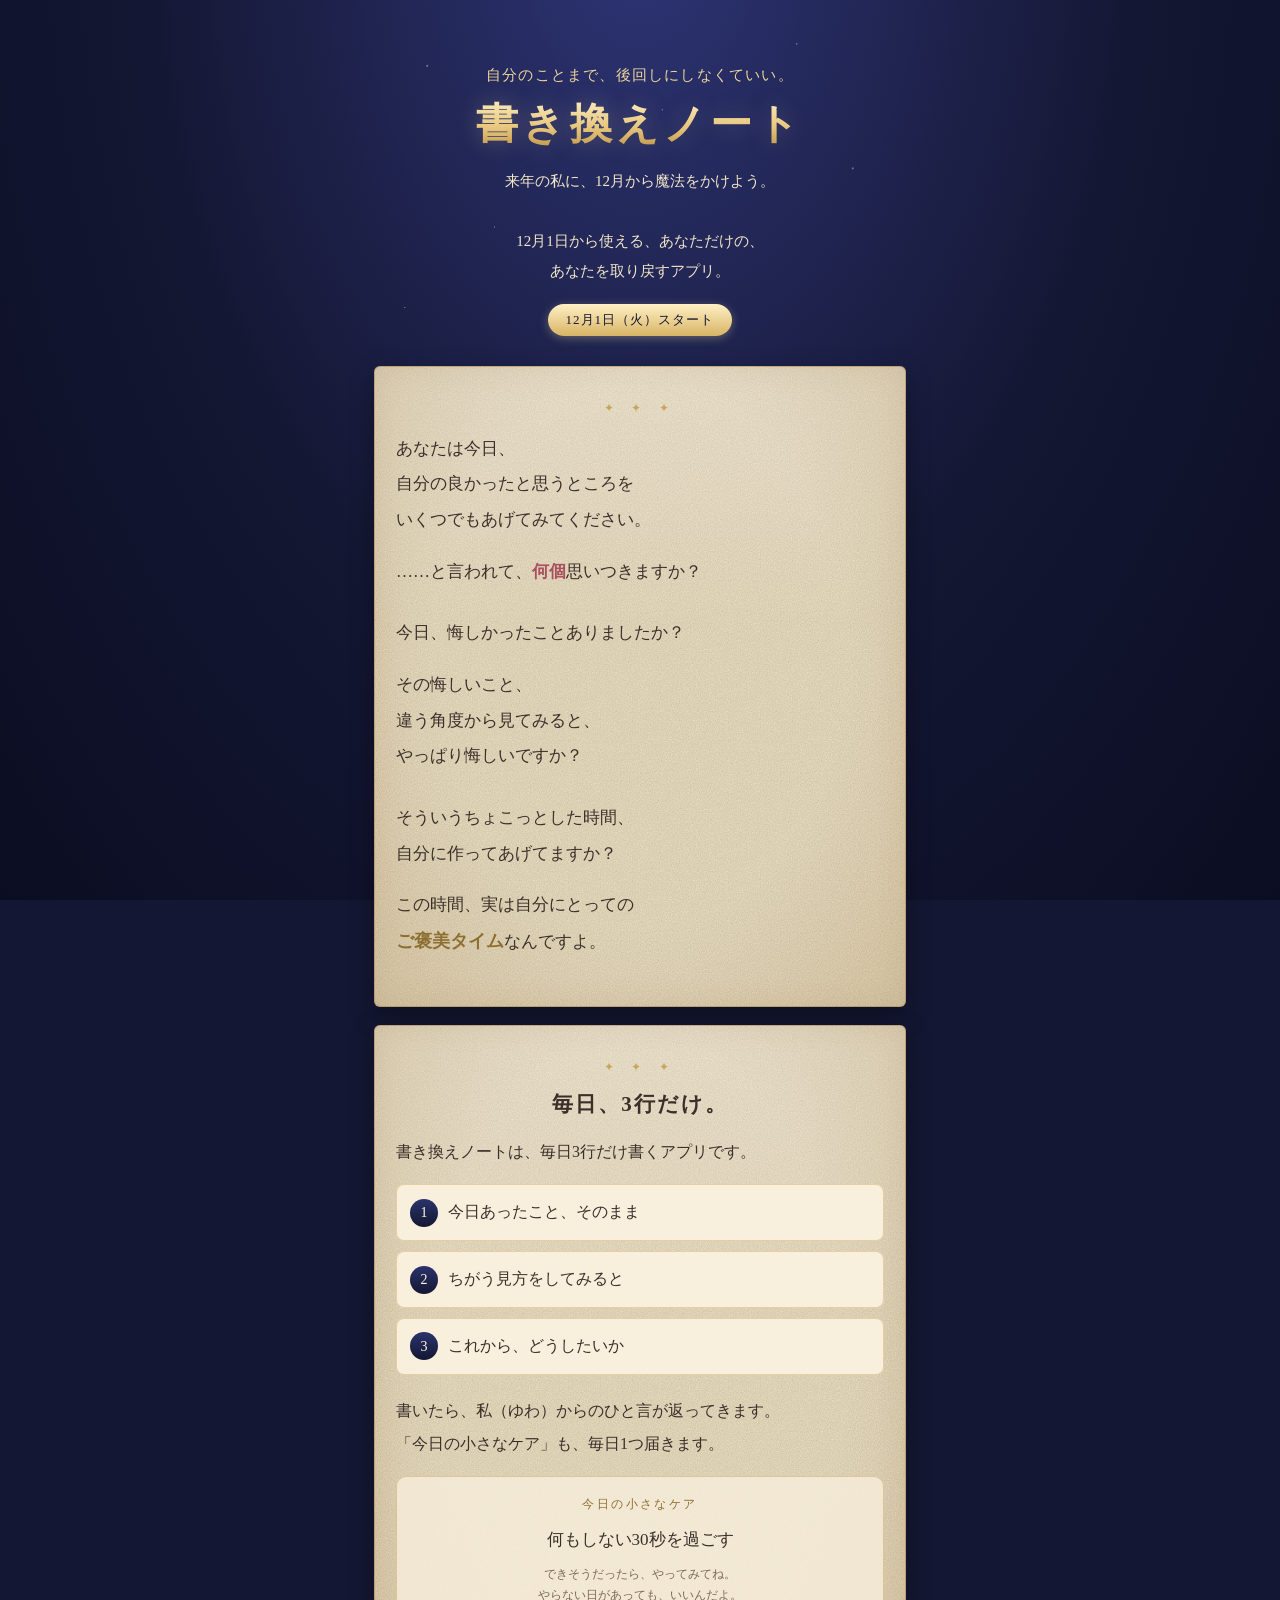
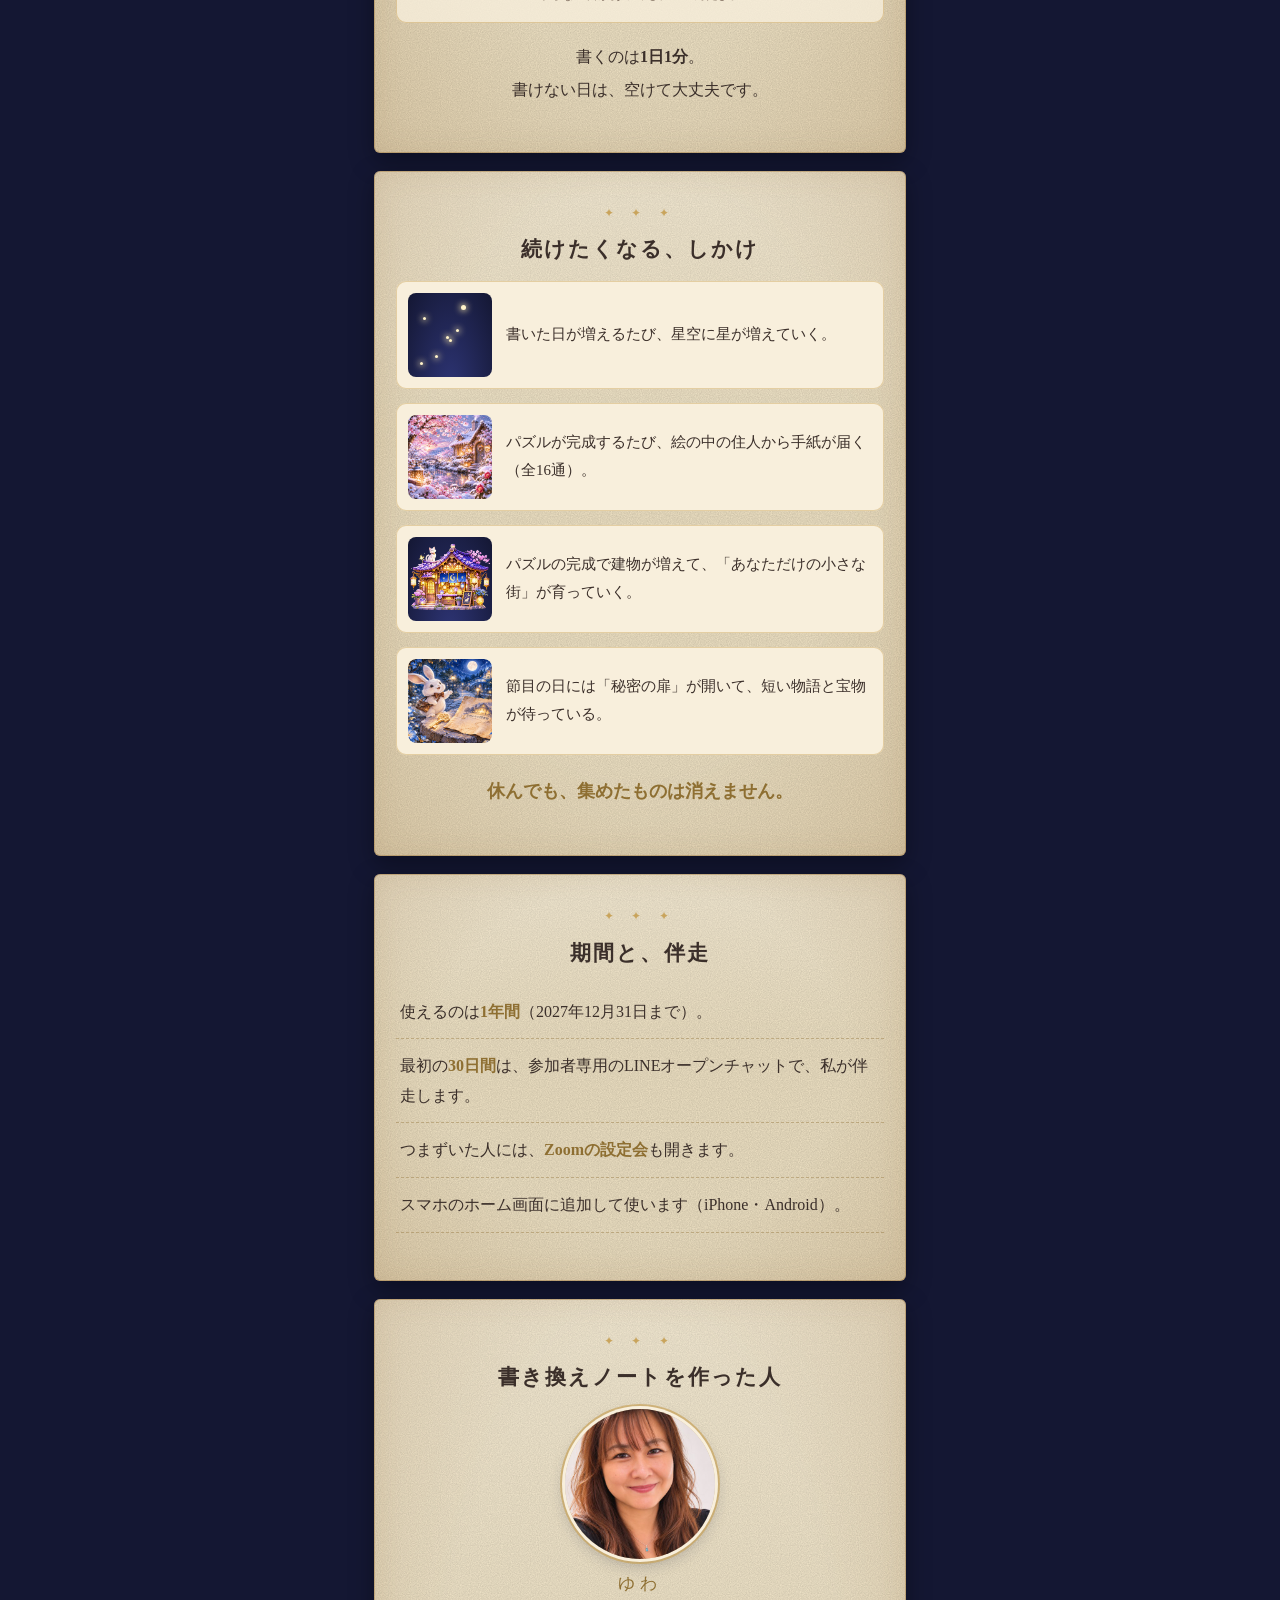
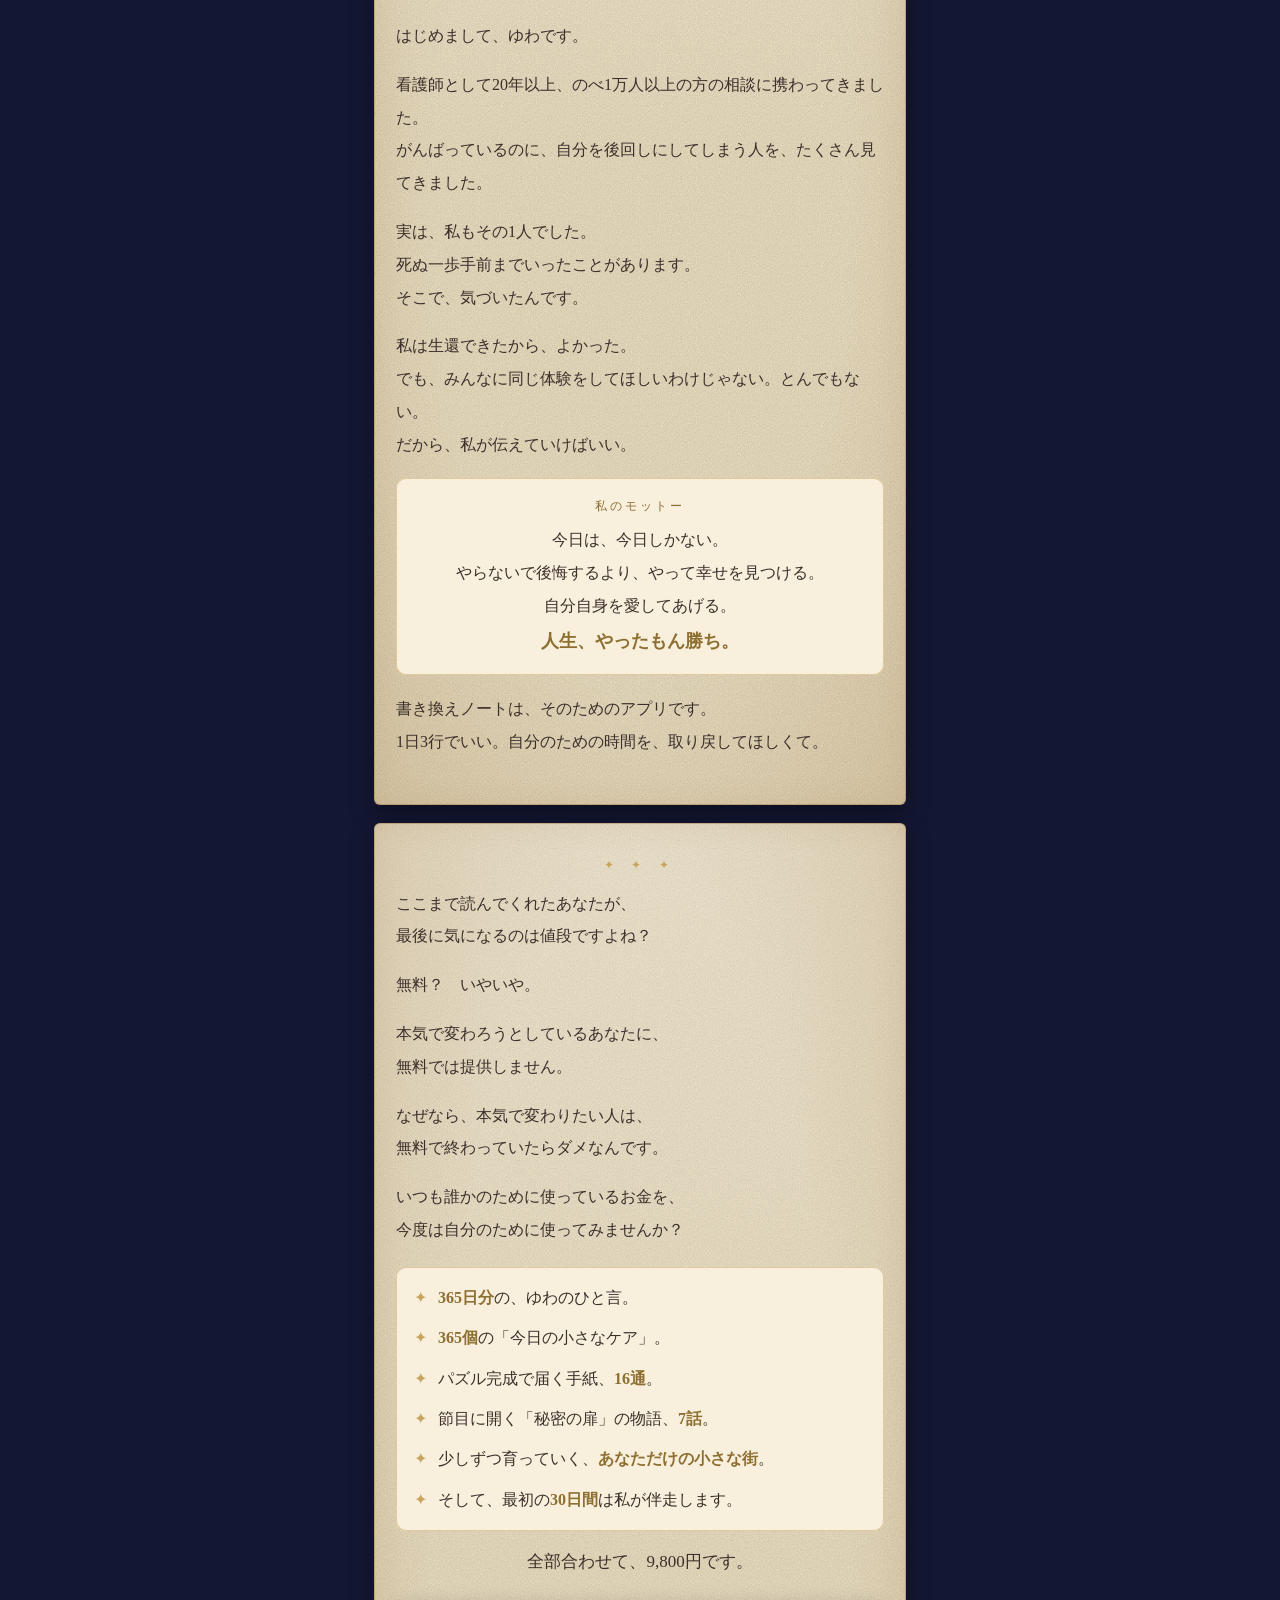
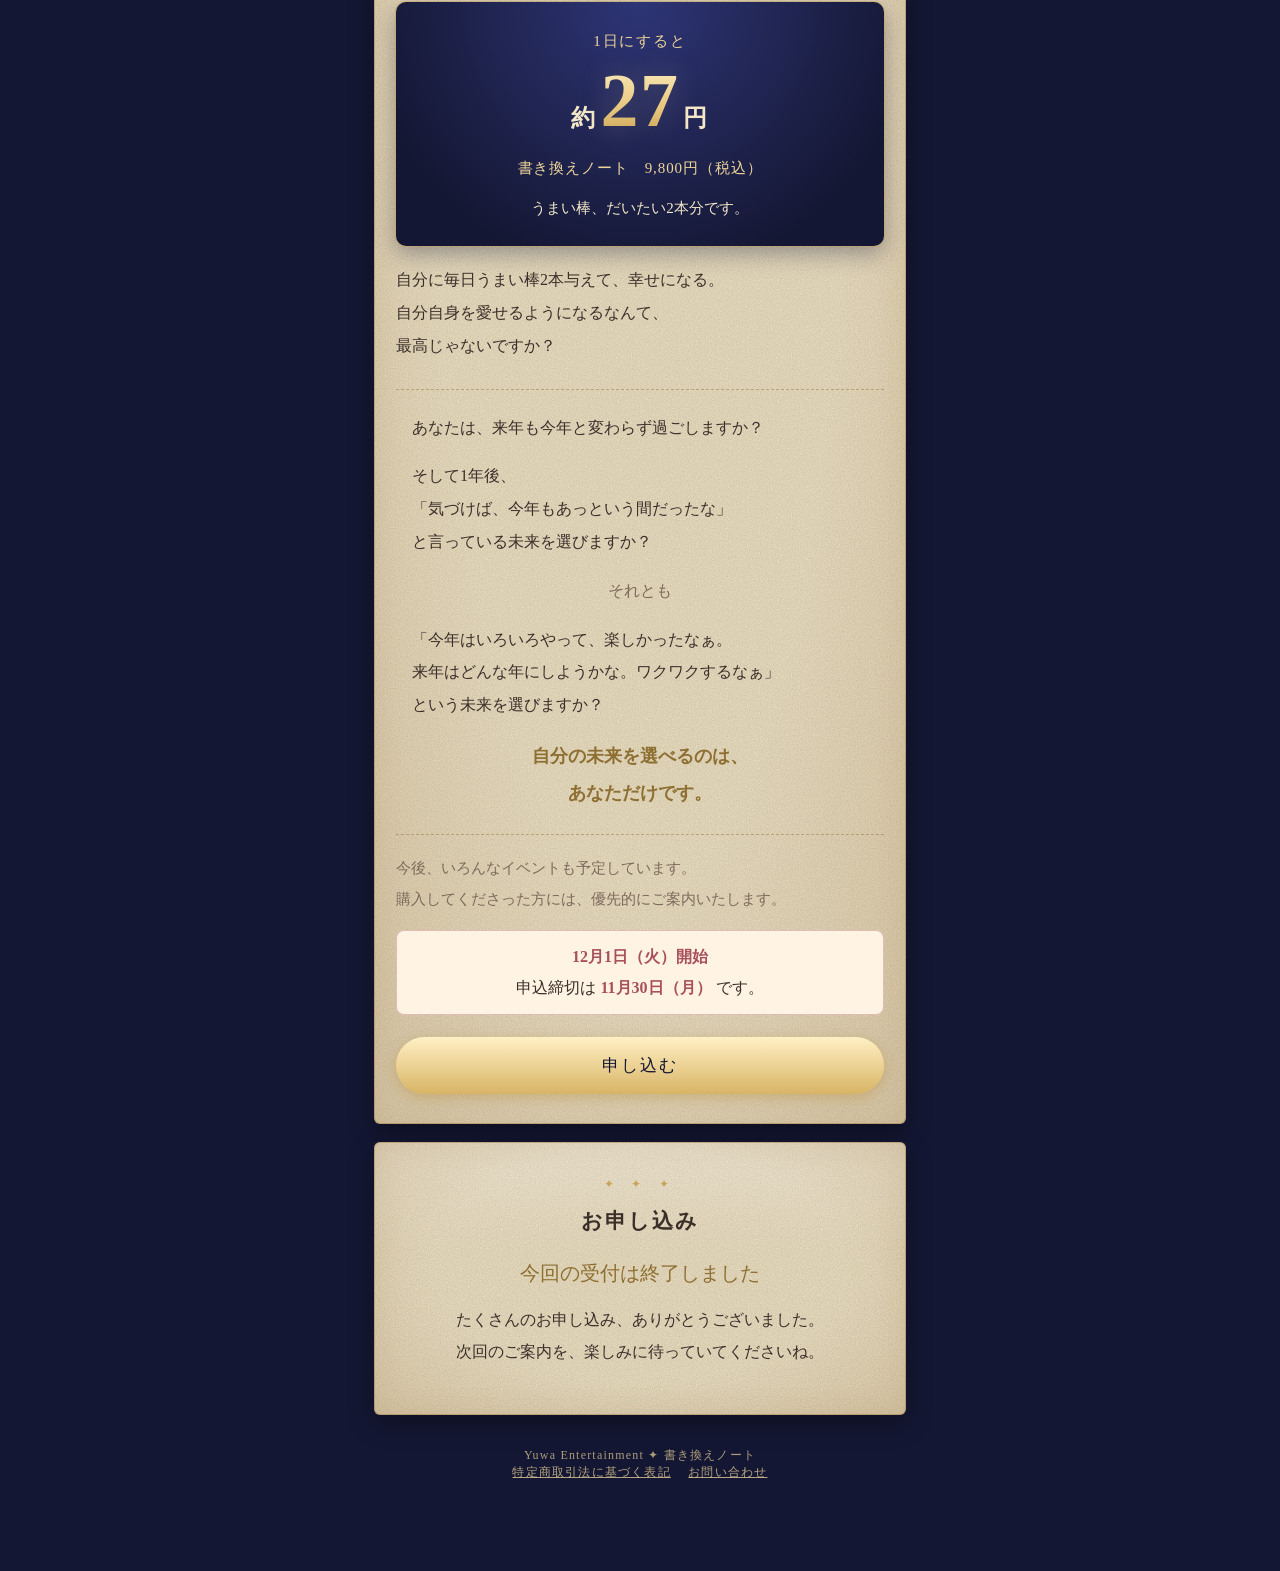
==== kakikae-lp/index.html @ 82e39cd8 "書き換えノートLP：紙の質感を少し濃く（魔法の本ふう） Co-Authored-By: Claude Opus 5.5 <noreply@anthropic.com> Claude-Session: " ====
<!DOCTYPE html>
<html lang="ja">
<head>
<meta charset="utf-8">
<meta name="viewport" content="width=device-width, initial-scale=1, viewport-fit=cover">
<title>書き換えノート｜12月1日から使える、あなたを取り戻すアプリ</title>
<meta name="description" content="毎日3行だけ書くアプリ「書き換えノート」。書いた3行にゆわのひと言が届き、毎日ひとつ「今日の小さなケア」が届きます。12月1日開始・申込締切11月30日。">
<meta property="og:type" content="website">
<meta property="og:title" content="書き換えノート｜あなたを取り戻すアプリ">
<meta property="og:description" content="1日たった3行。書いた3行に、ゆわのひと言が届きます。12月1日開始。">
<meta property="og:image" content="https://yuwa-bloom-realm.github.io/next-story/kakikae-lp/images/ogp.jpg">
<meta property="og:url" content="https://yuwa-bloom-realm.github.io/next-story/kakikae-lp/">
<meta name="twitter:card" content="summary_large_image">
<meta name="theme-color" content="#141733">
<script>document.documentElement.classList.add('js')</script>
<script src="../kakikae-note/config.js"></script>
<style>
  :root{
    --night:#141733; --night2:#1f2450; --gold:#c9a45c; --gold-l:#ecd49a; --gold-d:#8e6f32;
    --paper:#efe2c4; --paper2:#e6d5b2; --ink:#3b2f2a; --ink-s:#7d6a5c; --rose:#a8505e;
    --serif:"Hiragino Mincho ProN","Yu Mincho","YuMincho","Noto Serif JP","Noto Serif CJK JP",serif;
  }
  *{box-sizing:border-box}
  html,body{margin:0;color:var(--ink);font-family:var(--serif);-webkit-text-size-adjust:100%}
  body{background:radial-gradient(ellipse at 50% -10%,#2e3576 0%,var(--night) 55%,#0b0d22 100%) fixed;background-color:var(--night)}
  img{max-width:100%;display:block}
  .wrap{max-width:560px;margin:0 auto;padding:0 0 60px}

  /* トップ */
  .hero{position:relative;text-align:center;color:#fff8e6;padding:34px 22px 30px;overflow:hidden}
  .hero .top-img{width:100%;border-radius:12px;box-shadow:0 10px 30px rgba(0,0,0,.45),0 0 0 1px rgba(201,164,92,.5)}
  .hero .fallback{padding:26px 8px 8px}
  .hero .kicker{margin:0;font-size:15px;line-height:2;letter-spacing:.08em;color:var(--gold-l)}
  .hero h1{margin:6px 0 4px;font-size:clamp(30px,9vw,42px);letter-spacing:.1em;white-space:nowrap;font-weight:600;
    background:linear-gradient(180deg,#fff3c9,#e8c77c 55%,#b98d3f);-webkit-background-clip:text;background-clip:text;color:transparent;
    text-shadow:0 0 24px rgba(236,212,154,.25)}
  .hero .sub{margin:14px 0 0;font-size:15px;line-height:2;color:#f3e7c8}
  .stars{position:absolute;inset:0;pointer-events:none;
    background-image:radial-gradient(1.5px 1.5px at 12% 18%,#fff8,transparent),radial-gradient(1px 1px at 78% 12%,#fff9,transparent),
    radial-gradient(1.5px 1.5px at 88% 46%,#fff7,transparent),radial-gradient(1px 1px at 24% 62%,#fff8,transparent),
    radial-gradient(1.2px 1.2px at 54% 30%,#fff6,transparent),radial-gradient(1px 1px at 8% 84%,#fff7,transparent)}
  .badge{display:inline-block;margin-top:18px;padding:7px 18px;border-radius:999px;font-size:13px;letter-spacing:.08em;
    color:var(--night);background:linear-gradient(180deg,#fff0c4,#d8b465);box-shadow:0 2px 10px rgba(236,212,154,.35)}

  /* 紙のページ */
  .page{margin:0 14px 18px;padding:30px 22px;border-radius:6px;background-color:var(--paper);
    background-image:radial-gradient(ellipse at 50% 45%,rgba(255,250,235,.0) 55%,rgba(150,110,55,.18) 100%),linear-gradient(180deg,rgba(255,255,255,.22),rgba(255,255,255,0) 40%),url("data:image/svg+xml;utf8,<svg xmlns='http://www.w3.org/2000/svg' width='160' height='160'><filter id='n'><feTurbulence type='fractalNoise' baseFrequency='.9' numOctaves='2' stitchTiles='stitch'/><feColorMatrix values='0 0 0 0 0  0 0 0 0 0  0 0 0 0 0  0 0 0 .16 0'/></filter><rect width='100%' height='100%' filter='url(%23n)'/></svg>");
    box-shadow:0 8px 24px rgba(0,0,0,.35),inset 0 0 0 1px rgba(160,120,60,.45),inset 0 0 30px rgba(150,110,55,.12)}
  .orn{text-align:center;color:var(--gold);letter-spacing:.6em;font-size:12px;margin:0 0 10px}
  h2{margin:0 0 18px;text-align:center;font-size:21px;letter-spacing:.1em;font-weight:600;color:var(--ink)}
  p{margin:0 0 16px;font-size:16px;line-height:2.05}
  .center{text-align:center}
  .q{font-size:17px;line-height:2.1}
  .q strong{color:var(--rose);font-weight:600}
  .soft{color:var(--ink-s)}
  .em{font-size:18px;color:var(--gold-d);font-weight:600}

  .three{list-style:none;margin:4px 0 20px;padding:0;counter-reset:n}
  .three li{position:relative;margin:0 0 10px;padding:14px 14px 14px 52px;border-radius:8px;background:#f8efdc;
    box-shadow:inset 0 0 0 1px rgba(201,164,92,.45);font-size:16px;line-height:1.8;counter-increment:n}
  .three li::before{content:counter(n);position:absolute;left:14px;top:50%;transform:translateY(-50%);width:28px;height:28px;border-radius:50%;
    display:flex;align-items:center;justify-content:center;font-size:14px;color:#fff8e6;background:linear-gradient(180deg,#2b336b,#141733)}
  .three small{display:block;color:var(--ink-s);font-size:13px}

  .gimmick{display:grid;gap:14px;margin:6px 0 8px}
  .g{display:grid;grid-template-columns:84px 1fr;gap:14px;align-items:center;padding:12px;border-radius:10px;background:#f8efdc;
    box-shadow:inset 0 0 0 1px rgba(201,164,92,.45)}
  .g img{width:84px;height:84px;object-fit:cover;border-radius:8px}
  .g p{margin:0;font-size:15px;line-height:1.85}
  .g .icon{width:84px;height:84px;border-radius:8px;display:flex;align-items:center;justify-content:center;font-size:34px;
    background:radial-gradient(ellipse at 50% 120%,#2e3576,#141733);color:var(--gold-l)}

  .care{margin:6px 0 18px;padding:16px;text-align:center;border-radius:10px;background:rgba(248,239,220,.8);box-shadow:inset 0 0 0 1px rgba(201,164,92,.5)}
  .care .t{margin:0 0 6px;font-size:12px;letter-spacing:.2em;color:var(--gold-d)}
  .care .c{margin:0;font-size:17px}
  .care .s{margin:6px 0 0;font-size:12px;line-height:1.8;color:var(--ink-s)}

  .info{margin:0 0 18px;padding:0;list-style:none}
  .info li{padding:12px 4px;border-bottom:1px dashed rgba(142,111,50,.4);font-size:16px;line-height:1.85}
  .info li b{color:var(--gold-d);font-weight:600}

  .price-box{margin:22px 0 18px;padding:24px 16px;text-align:center;border-radius:10px;color:#fff8e6;
    background:radial-gradient(ellipse at 50% 0%,#2e3576,#141733 80%);box-shadow:0 0 0 1px rgba(201,164,92,.6),0 8px 22px rgba(20,23,51,.35)}
  .price-box .name{margin:0;font-size:15px;letter-spacing:.12em;color:var(--gold-l)}
  .price-box .yen{margin:6px 0 0;font-size:40px;letter-spacing:.04em;font-weight:600;
    background:linear-gradient(180deg,#fff3c9,#e8c77c 60%,#c39a4c);-webkit-background-clip:text;background-clip:text;color:transparent}
  .price-box .yen small{font-size:15px;-webkit-text-fill-color:#f3e7c8}
  .price-box .day{margin:2px 0 0;font-size:24px;letter-spacing:.06em;font-weight:600;color:#f3e7c8}
  .price-box .day span{font-size:76px;line-height:1.1;margin:0 4px;
    background:linear-gradient(180deg,#fff3c9,#e8c77c 60%,#c39a4c);-webkit-background-clip:text;background-clip:text;color:transparent;
    text-shadow:0 0 28px rgba(236,212,154,.25)}
  .price-box .total{margin:10px 0 0;font-size:15px;letter-spacing:.06em;color:var(--gold-l)}
  .me{width:150px;height:150px;margin:4px auto 8px;border-radius:50%;object-fit:cover;
    box-shadow:0 0 0 3px #f8efdc,0 0 0 5px rgba(201,164,92,.7),0 6px 16px rgba(20,23,51,.25)}
  .me-name{margin:0 0 18px;font-size:17px;letter-spacing:.3em;color:var(--gold-d)}
  .motto{margin:6px 0 18px;padding:16px;text-align:center;border-radius:10px;background:#f8efdc;box-shadow:inset 0 0 0 1px rgba(201,164,92,.5)}
  .motto .mt{margin:0 0 6px;font-size:12px;letter-spacing:.25em;color:var(--gold-d)}
  .motto p{margin:0}
  .future{margin:26px 0 18px;padding:22px 16px 6px;border-top:1px dashed rgba(142,111,50,.45);border-bottom:1px dashed rgba(142,111,50,.45)}
  .contents{list-style:none;margin:20px 0 14px;padding:16px 16px 6px;border-radius:10px;background:#f8efdc;box-shadow:inset 0 0 0 1px rgba(201,164,92,.5)}
  .contents li{position:relative;padding:0 0 10px 26px;font-size:16px;line-height:1.9}
  .contents li::before{content:"✦";position:absolute;left:2px;top:0;color:var(--gold)}
  .contents b{color:var(--gold-d);font-weight:600}
  .all{font-size:17px;color:var(--ink)}
  .price-box .per{margin:10px 0 0;font-size:15px;line-height:1.9;color:#f3e7c8}

  .deadline{margin:16px 0 0;padding:12px;border-radius:8px;text-align:center;font-size:16px;line-height:1.9;background:#fff3e3;
    box-shadow:inset 0 0 0 1px rgba(168,80,94,.35)}
  .deadline b{color:var(--rose)}

  .cta{display:block;width:100%;margin:22px 0 0;padding:17px;border:none;border-radius:999px;font-family:var(--serif);font-size:17px;letter-spacing:.12em;
    color:var(--night);background:linear-gradient(180deg,#fff0c4,#d8b465);box-shadow:0 4px 14px rgba(185,141,63,.45);text-align:center;text-decoration:none;cursor:pointer}
  .cta:disabled{opacity:.55}

  /* フォーム */
  form label{display:block;margin:0 0 6px;font-size:14px;color:var(--ink-s);letter-spacing:.05em}
  form .req{margin-left:6px;font-size:11px;color:var(--rose)}
  form input[type=text],form input[type=email],form textarea{width:100%;padding:13px 12px;margin:0 0 18px;border:none;border-radius:8px;
    font-family:var(--serif);font-size:16px;color:var(--ink);background:#fcf6ea;box-shadow:inset 0 0 0 1px rgba(142,111,50,.45)}
  form textarea{min-height:96px;resize:vertical;line-height:1.8}
  .radios{display:flex;gap:10px;margin:0 0 18px}
  .radios label{flex:1;margin:0;padding:12px 6px;text-align:center;border-radius:8px;background:#f8efdc;box-shadow:inset 0 0 0 1px rgba(142,111,50,.45);
    font-size:15px;color:var(--ink);cursor:pointer}
  .radios input{display:none}
  .radios input:checked + span{color:var(--night);font-weight:600}
  .radios label:has(input:checked){background:linear-gradient(180deg,#fff0c4,#e3c37a)}
  .hp{position:absolute;left:-9999px;width:1px;height:1px;opacity:0}
  .err{margin:-6px 0 14px;color:var(--rose);font-size:14px;min-height:1em}
  .done{display:none;text-align:center}
  .done .big{font-size:20px;color:var(--gold-d);margin-bottom:10px}


  /* ---------- 動き ---------- */
  .twinkles{position:absolute;inset:0;pointer-events:none}
  .twinkles i{position:absolute;font-style:normal;font-size:var(--s);color:#fff3c9;text-shadow:0 0 8px rgba(255,236,170,.95),0 0 16px rgba(236,212,154,.6);
    opacity:0;animation:twinkle 3.6s ease-in-out var(--d) infinite}
  @keyframes twinkle{0%,100%{opacity:0;transform:scale(.4) rotate(0)}45%{opacity:1;transform:scale(1.1) rotate(20deg)}60%{opacity:.85;transform:scale(.9) rotate(30deg)}}
  .js .page{opacity:0;transform:translateY(28px);transition:opacity .9s ease,transform .9s ease}
  .js .page.show{opacity:1;transform:none}
  .g .icon.sky{position:relative;overflow:hidden}
  .sky b{position:absolute;width:3px;height:3px;border-radius:50%;background:#fff3c9;box-shadow:0 0 6px 1px rgba(255,236,170,.9);
    opacity:0;transform:scale(.2);transition:opacity .6s ease,transform .6s ease}
  .sky b.on{opacity:1;transform:scale(1)}
  .sky b.big{width:5px;height:5px}
  .sky.fade b{opacity:0;transition:opacity 1.2s ease}
  .float{animation:floaty 3.6s ease-in-out infinite}
  .float.f2{animation-delay:-1.8s}
  @keyframes floaty{0%,100%{transform:translateY(0)}50%{transform:translateY(-5px)}}
  .door-wrap{position:relative;display:block;width:84px;height:84px;border-radius:8px;overflow:hidden;cursor:pointer;
    animation:doorGlow 2.8s ease-in-out infinite}
  .door-wrap img{width:84px;height:84px;object-fit:cover}
  .door-wrap::after{content:"";position:absolute;inset:-30%;background:linear-gradient(115deg,transparent 35%,rgba(255,240,190,.55) 50%,transparent 65%);
    transform:translateX(-70%);animation:doorShine 3.4s ease-in-out infinite}
  .door-wrap.tap{animation:doorTap .7s ease}
  @keyframes doorGlow{0%,100%{box-shadow:0 0 0 1px rgba(201,164,92,.5),0 0 6px rgba(236,212,154,.35)}50%{box-shadow:0 0 0 1px rgba(236,212,154,.9),0 0 18px rgba(255,226,150,.85)}}
  @keyframes doorShine{0%,55%{transform:translateX(-70%)}85%,100%{transform:translateX(70%)}}
  @keyframes doorTap{0%{transform:scale(1);filter:brightness(1)}40%{transform:scale(1.08);filter:brightness(1.5)}100%{transform:scale(1);filter:brightness(1)}}
  .cta{position:relative;overflow:hidden}
  .cta::after{content:"";position:absolute;top:0;bottom:0;left:-40%;width:30%;transform:skewX(-20deg);
    background:linear-gradient(90deg,transparent,rgba(255,255,255,.85),transparent);animation:ctaShine 4.5s ease-in-out infinite}
  @keyframes ctaShine{0%,70%{left:-40%}88%,100%{left:120%}}
  @media (prefers-reduced-motion: reduce){
    .twinkles i,.float,.door-wrap,.door-wrap::after,.cta::after{animation:none}
    .twinkles i{opacity:.8}
    .js .page{opacity:1;transform:none;transition:none}
  }
  footer{text-align:center;color:rgba(236,212,154,.7);font-size:12px;letter-spacing:.1em;padding:14px 0 30px}
</style>
</head>
<body>
<div class="wrap">

  <!-- トップ -->
  <header class="hero">
    <div class="stars"></div>
    <div class="twinkles" aria-hidden="true">
      <i style="left:6%;top:9%;--d:0s;--s:16px">✦</i><i style="left:90%;top:6%;--d:.8s;--s:12px">✦</i>
      <i style="left:82%;top:34%;--d:1.6s;--s:18px">✦</i><i style="left:10%;top:42%;--d:2.3s;--s:11px">✦</i>
      <i style="left:50%;top:3%;--d:1.1s;--s:10px">✧</i><i style="left:94%;top:60%;--d:.4s;--s:13px">✧</i>
      <i style="left:3%;top:70%;--d:1.9s;--s:14px">✧</i><i style="left:70%;top:82%;--d:2.7s;--s:10px">✦</i>
      <i style="left:28%;top:88%;--d:.2s;--s:12px">✦</i><i style="left:38%;top:20%;--d:3.1s;--s:9px">✧</i>
    </div>
    <img class="top-img" id="topImg" src="images/top.jpg" alt="書き換えノート　自分のことまで、後回しにしなくていい。来年の私に、12月から魔法をかけよう。"
      onerror="this.remove();document.getElementById('fallback').hidden=false">
    <div class="fallback" id="fallback" hidden>
      <p class="kicker">自分のことまで、後回しにしなくていい。</p>
      <h1>書き換えノート</h1>
      <p class="sub">来年の私に、12月から魔法をかけよう。</p>
    </div>
    <p class="sub" style="margin-top:22px">12月1日から使える、あなただけの、<br>あなたを取り戻すアプリ。</p>
    <span class="badge">12月1日（火）スタート</span>
  </header>

  <!-- 問いかけ -->
  <section class="page">
    <p class="orn">✦ ✦ ✦</p>
    <p class="q">あなたは今日、<br>自分の良かったと思うところを<br>いくつでもあげてみてください。</p>
    <p class="q">……と言われて、<strong>何個</strong>思いつきますか？</p>
    <p class="q" style="margin-top:26px">今日、悔しかったことありましたか？</p>
    <p class="q">その悔しいこと、<br>違う角度から見てみると、<br>やっぱり悔しいですか？</p>
    <p class="q" style="margin-top:26px">そういうちょこっとした時間、<br>自分に作ってあげてますか？</p>
    <p class="q">この時間、実は自分にとっての<br><span class="em">ご褒美タイム</span>なんですよ。</p>
  </section>

  <!-- 仕組み -->
  <section class="page">
    <p class="orn">✦ ✦ ✦</p>
    <h2>毎日、3行だけ。</h2>
    <p>書き換えノートは、毎日3行だけ書くアプリです。</p>
    <ol class="three">
      <li>今日あったこと、そのまま</li>
      <li>ちがう見方をしてみると</li>
      <li>これから、どうしたいか</li>
    </ol>
    <p>書いたら、私（ゆわ）からのひと言が返ってきます。<br>「今日の小さなケア」も、毎日1つ届きます。</p>
    <div class="care">
      <p class="t">今日の小さなケア</p>
      <p class="c">何もしない30秒を過ごす</p>
      <p class="s">できそうだったら、やってみてね。<br>やらない日があっても、いいんだよ。</p>
    </div>
    <p class="center">書くのは<b>1日1分</b>。<br>書けない日は、空けて大丈夫です。</p>
  </section>

  <!-- しかけ -->
  <section class="page">
    <p class="orn">✦ ✦ ✦</p>
    <h2>続けたくなる、しかけ</h2>
    <div class="gimmick">
      <div class="g"><div class="icon sky" id="skyIcon" aria-hidden="true"></div><p>書いた日が増えるたび、星空に星が増えていく。</p></div>
      <div class="g"><img class="float" src="../kakikae-note/images/puzzle_01.png" alt="" loading="lazy"><p>パズルが完成するたび、絵の中の住人から手紙が届く（全16通）。</p></div>
      <div class="g"><img class="float f2" src="../kakikae-note/images/town/b02.webp" alt="" loading="lazy" style="object-fit:contain;background:radial-gradient(ellipse at 50% 120%,#2e3576,#141733)"><p>パズルの完成で建物が増えて、「あなただけの小さな街」が育っていく。</p></div>
      <div class="g"><span class="door-wrap" id="doorWrap"><img src="../kakikae-note/images/doors/door_01.png" alt="" loading="lazy"></span><p>節目の日には「秘密の扉」が開いて、短い物語と宝物が待っている。</p></div>
    </div>
    <p class="center" style="margin-top:18px"><span class="em">休んでも、集めたものは消えません。</span></p>
  </section>

  <!-- 期間と伴走 -->
  <section class="page">
    <p class="orn">✦ ✦ ✦</p>
    <h2>期間と、伴走</h2>
    <ul class="info">
      <li>使えるのは<b>1年間</b>（2027年12月31日まで）。</li>
      <li>最初の<b>30日間</b>は、参加者専用のLINEオープンチャットで、私が伴走します。</li>
      <li>つまずいた人には、<b>Zoomの設定会</b>も開きます。</li>
      <li>スマホのホーム画面に追加して使います（iPhone・Android）。</li>
    </ul>
  </section>

  <!-- 作った人 -->
  <section class="page">
    <p class="orn">✦ ✦ ✦</p>
    <h2>書き換えノートを作った人</h2>
    <img class="me" src="images/yuwa.jpg" alt="ゆわ" onerror="this.remove()">
    <p class="center me-name">ゆわ</p>
    <p>はじめまして、ゆわです。</p>
    <p>看護師として20年以上、のべ1万人以上の方の相談に携わってきました。<br>がんばっているのに、自分を後回しにしてしまう人を、たくさん見てきました。</p>
    <p>実は、私もその1人でした。<br>死ぬ一歩手前までいったことがあります。<br>そこで、気づいたんです。</p>
    <p>私は生還できたから、よかった。<br>でも、みんなに同じ体験をしてほしいわけじゃない。とんでもない。<br>だから、私が伝えていけばいい。</p>
    <div class="motto">
      <p class="mt">私のモットー</p>
      <p>今日は、今日しかない。<br>やらないで後悔するより、やって幸せを見つける。<br>自分自身を愛してあげる。<br><span class="em">人生、やったもん勝ち。</span></p>
    </div>
    <p>書き換えノートは、そのためのアプリです。<br>1日3行でいい。自分のための時間を、取り戻してほしくて。</p>
  </section>

  <!-- 価格 -->
  <section class="page">
    <p class="orn">✦ ✦ ✦</p>
    <p>ここまで読んでくれたあなたが、<br>最後に気になるのは値段ですよね？</p>
    <p>無料？　いやいや。</p>
    <p>本気で変わろうとしているあなたに、<br>無料では提供しません。</p>
    <p>なぜなら、本気で変わりたい人は、<br>無料で終わっていたらダメなんです。</p>
    <p>いつも誰かのために使っているお金を、<br>今度は自分のために使ってみませんか？</p>
    <ul class="contents">
      <li><b>365日分</b>の、ゆわのひと言。</li>
      <li><b>365個</b>の「今日の小さなケア」。</li>
      <li>パズル完成で届く手紙、<b>16通</b>。</li>
      <li>節目に開く「秘密の扉」の物語、<b>7話</b>。</li>
      <li>少しずつ育っていく、<b>あなただけの小さな街</b>。</li>
      <li>そして、最初の<b>30日間</b>は私が伴走します。</li>
    </ul>
    <p class="center all">全部合わせて、9,800円です。</p>
    <div class="price-box">
      <p class="name">1日にすると</p>
      <p class="day">約<span>27</span>円</p>
      <p class="total">書き換えノート　9,800円（税込）</p>
      <p class="per">うまい棒、だいたい2本分です。</p>
    </div>
    <p>自分に毎日うまい棒2本与えて、幸せになる。<br>自分自身を愛せるようになるなんて、<br>最高じゃないですか？</p>
    <div class="future">
      <p>あなたは、来年も今年と変わらず過ごしますか？</p>
      <p>そして1年後、<br>「気づけば、今年もあっという間だったな」<br>と言っている未来を選びますか？</p>
      <p class="center soft">それとも</p>
      <p>「今年はいろいろやって、楽しかったなぁ。<br>来年はどんな年にしようかな。ワクワクするなぁ」<br>という未来を選びますか？</p>
      <p class="center em">自分の未来を選べるのは、<br>あなただけです。</p>
    </div>
    <p class="soft" style="font-size:15px">今後、いろんなイベントも予定しています。<br>購入してくださった方には、優先的にご案内いたします。</p>
    <div class="deadline">
      <b>12月1日（火）開始</b><br>申込締切は <b>11月30日（月）</b> です。
    </div>
    <a class="cta" href="#apply">申し込む</a>
  </section>

  <!-- 申込 -->
  <section class="page" id="apply">
    <p class="orn">✦ ✦ ✦</p>
    <h2>お申し込み</h2>
    <div id="formArea">
      <p class="center soft" style="font-size:15px">下のフォームから申し込んでください。<br>確認したら、決済のご案内をお送りします。<br>お支払いは、ご案内から3日以内にお願いします。</p>
      <form id="form" novalidate>
        <label for="fName">お名前<span class="req">必須</span></label>
        <input type="text" id="fName" name="name" autocomplete="name" placeholder="ニックネームでも大丈夫です" maxlength="60">
        <label for="fMail">メールアドレス<span class="req">必須</span></label>
        <input type="email" id="fMail" name="mail" autocomplete="email" inputmode="email" placeholder="ご案内をお送りします" maxlength="120">
        <label>お使いのスマホ<span class="req">必須</span></label>
        <div class="radios">
          <label><input type="radio" name="phone" value="iPhone"><span>iPhone</span></label>
          <label><input type="radio" name="phone" value="Android"><span>Android</span></label>
          <label><input type="radio" name="phone" value="その他・わからない"><span>その他</span></label>
        </div>
        <label>お支払い方法<span class="req">必須</span></label>
        <div class="radios">
          <label><input type="radio" name="pay" value="銀行振込"><span>銀行振込</span></label>
          <label><input type="radio" name="pay" value="クレジットカード"><span>カード</span></label>
        </div>
        <label for="fMsg">ゆわへのひとこと（なくても大丈夫）</label>
        <textarea id="fMsg" name="msg" maxlength="1000" placeholder="気になっていること、楽しみなことなど"></textarea>
        <input class="hp" type="text" name="website" tabindex="-1" autocomplete="off">
        <p class="err" id="err"></p>
        <p class="soft" style="font-size:13px;line-height:1.8;margin:-4px 0 0">デジタルサービスのため、お支払い後のキャンセル・返金はお受けしておりません。くわしくは<a href="tokushoho.html" style="color:var(--gold-d)">特定商取引法に基づく表記</a>をご覧ください。</p>
        <button class="cta" type="submit" id="send">この内容で申し込む</button>
      </form>
    </div>
    <div class="done" id="done">
      <p class="big">お申し込み、ありがとうございます 🌸</p>
      <p>確認のメールをお送りしました。<br>内容を確認して、ゆわから決済のご案内をお送りします。<br>少しだけお待ちくださいね。</p>
      <p class="soft" style="font-size:14px">メールが届かないときは、迷惑メールのフォルダも見てみてください。</p>
    </div>
    <div class="done" id="closed">
      <p class="big">今回の受付は終了しました</p>
      <p>たくさんのお申し込み、ありがとうございました。<br>次回のご案内を、楽しみに待っていてくださいね。</p>
    </div>
  </section>

  <footer>Yuwa Entertainment ✦ 書き換えノート<br>
    <a href="tokushoho.html" style="color:rgba(236,212,154,.75)">特定商取引法に基づく表記</a>　
    <a href="mailto:yuwa.sakuraba@gmail.com" style="color:rgba(236,212,154,.75)">お問い合わせ</a></footer>
</div>

<script>
(function(){
  const $ = s => document.querySelector(s);
  const CFG = window.KAKIKAE_CONFIG || {};


  // ---------- 動き ----------
  document.documentElement.classList.add('js');
  const reduce = window.matchMedia('(prefers-reduced-motion: reduce)').matches;
  // セクションがふわっと浮かぶ
  const pages = Array.from(document.querySelectorAll('.page'));
  if (reduce) pages.forEach(p => p.classList.add('show'));
  else {
    // 画面に入ったら表示（どのブラウザでも必ず出るように、スクロールと時間の両方で確かめる）
    const check = () => {
      const h = window.innerHeight || document.documentElement.clientHeight;
      pages.forEach(p => { if (!p.classList.contains('show') && p.getBoundingClientRect().top < h * 0.9) p.classList.add('show'); });
    };
    window.addEventListener('scroll', check, { passive: true });
    window.addEventListener('resize', check);
    window.addEventListener('load', check);
    requestAnimationFrame(check); setInterval(check, 700);
  }
  // 星空：星がひとつずつ増えていく
  const sky = $('#skyIcon');
  if (sky) {
    const N = 22, stars = [];
    let seed = 7; const rnd = () => (seed = (seed * 9301 + 49297) % 233280) / 233280;
    for (let i = 0; i < N; i++) {
      const b = document.createElement('b');
      b.style.left = (8 + rnd() * 84) + '%'; b.style.top = (8 + rnd() * 84) + '%';
      if (i % 7 === 6) b.className = 'big';
      sky.appendChild(b); stars.push(b);
    }
    if (reduce) stars.forEach(b => b.classList.add('on'));
    else {
      let k = 0;
      setInterval(() => {
        if (k < N) { stars[k++].classList.add('on'); }
        else if (k === N) { k++; }
        else { sky.classList.add('fade'); stars.forEach(b => b.classList.remove('on'));
          setTimeout(() => sky.classList.remove('fade'), 1300); k = 0; }
      }, 420);
    }
  }
  // 秘密の扉：タップでキラッ
  const door = $('#doorWrap');
  if (door) door.addEventListener('click', () => { door.classList.remove('tap'); void door.offsetWidth; door.classList.add('tap'); });

  // 締切（11月30日 24時・日本時間）を過ぎたら、フォームを閉じる
  const CLOSE = Date.parse('2026-12-01T00:00:00+09:00');
  if (Date.now() >= CLOSE) { $('#formArea').style.display = 'none'; $('#closed').style.display = 'block'; }

  $('#form').addEventListener('submit', async e => {
    e.preventDefault();
    const f = e.target;
    const name = f.name.value.trim(), mail = f.mail.value.trim(), msg = f.msg.value.trim();
    const phone = (f.querySelector('input[name=phone]:checked') || {}).value || '';
    const pay = (f.querySelector('input[name=pay]:checked') || {}).value || '';
    const err = $('#err'); err.textContent = '';
    if (!name) { err.textContent = 'お名前を入れてください'; f.name.focus(); return; }
    if (!/^[^\s@]+@[^\s@]+\.[^\s@]+$/.test(mail)) { err.textContent = 'メールアドレスを確かめてください'; f.mail.focus(); return; }
    if (!phone) { err.textContent = 'お使いのスマホを選んでください'; return; }
    if (!pay) { err.textContent = 'お支払い方法を選んでください'; return; }
    const btn = $('#send'); btn.disabled = true; btn.textContent = '送っています…';
    try {
      const res = await fetch(CFG.GAS_URL, {
        method: 'POST',
        headers: { 'Content-Type': 'text/plain;charset=utf-8' },
        body: JSON.stringify({ action: 'apply', name, mail, phone, pay, msg, website: f.website.value })
      });
      const j = await res.json();
      if (!j.ok) throw new Error(j.error || 'error');
      $('#formArea').style.display = 'none'; $('#done').style.display = 'block';
      $('#apply').scrollIntoView({ behavior: 'smooth', block: 'start' });
    } catch (x) {
      err.textContent = 'うまく送れませんでした。電波のよいところで、もう一度ためしてください。';
      btn.disabled = false; btn.textContent = 'この内容で申し込む';
    }
  });
})();
</script>
</body>
</html>
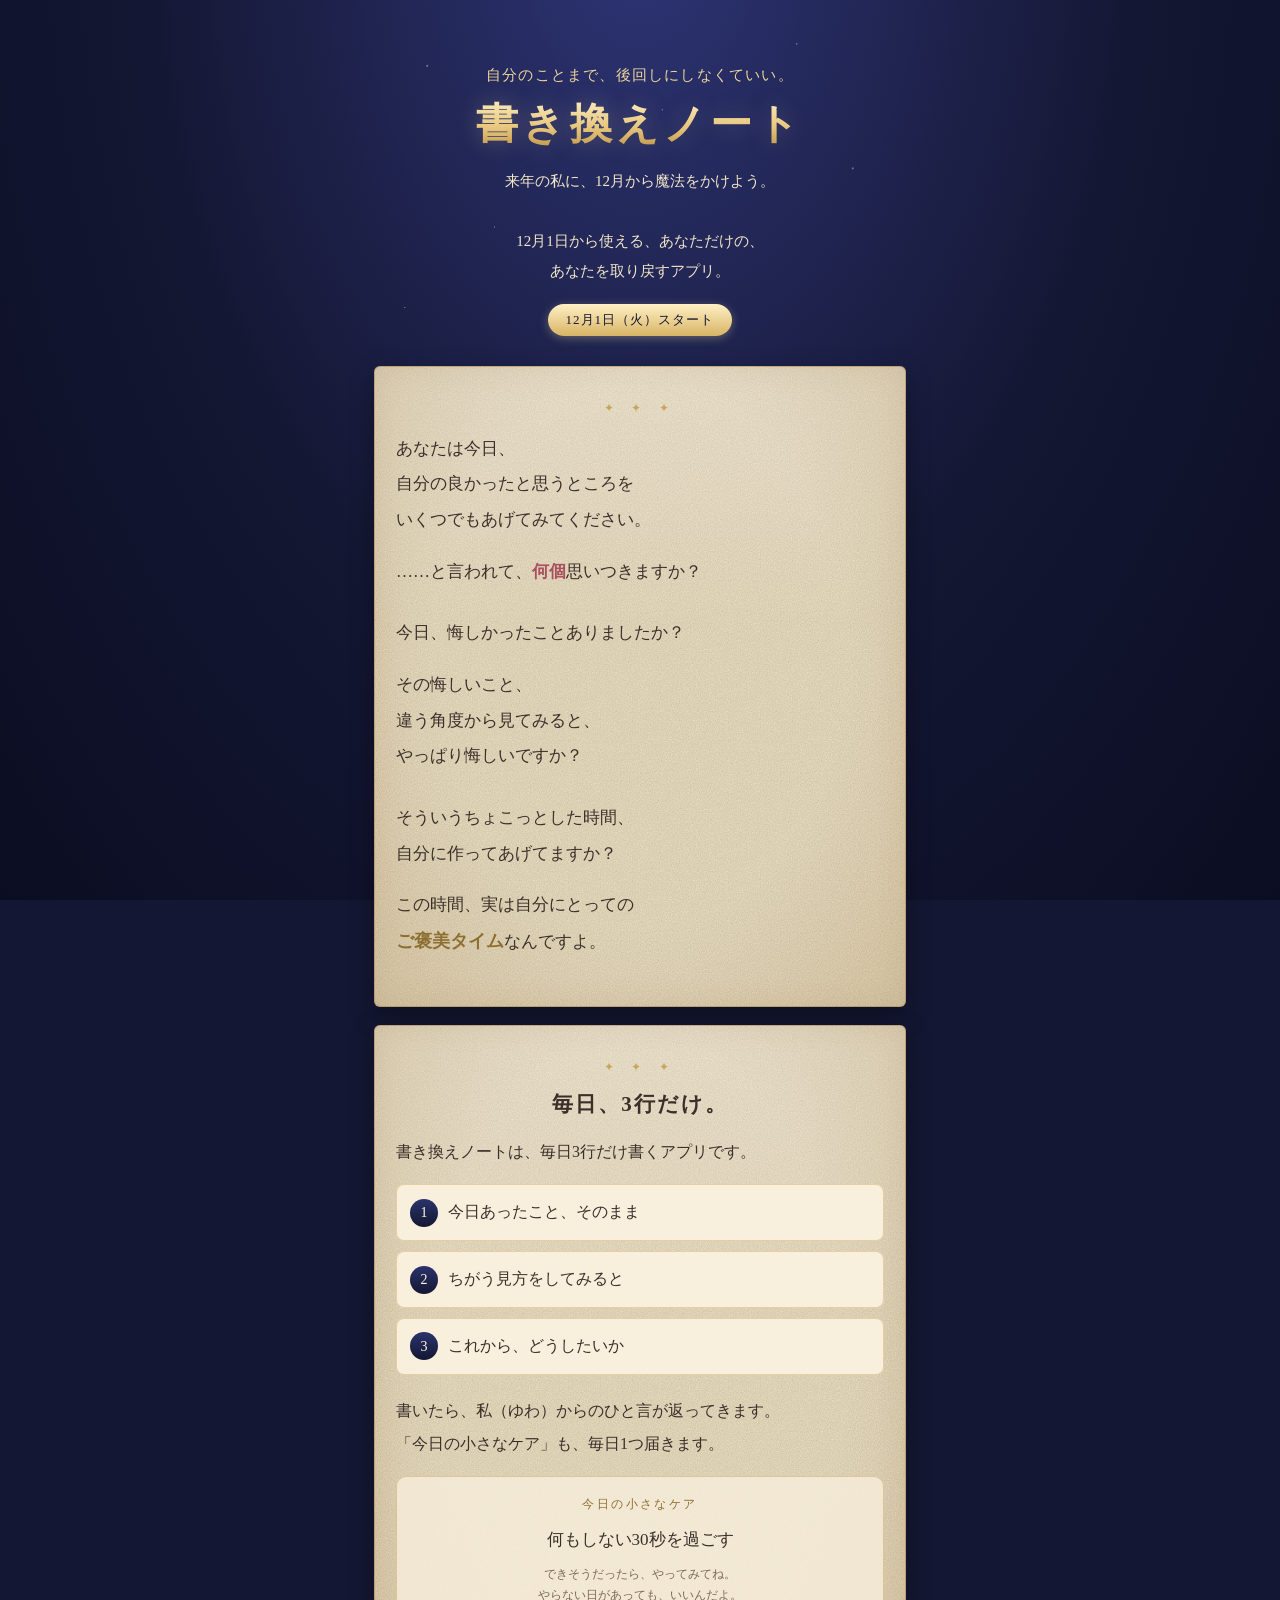
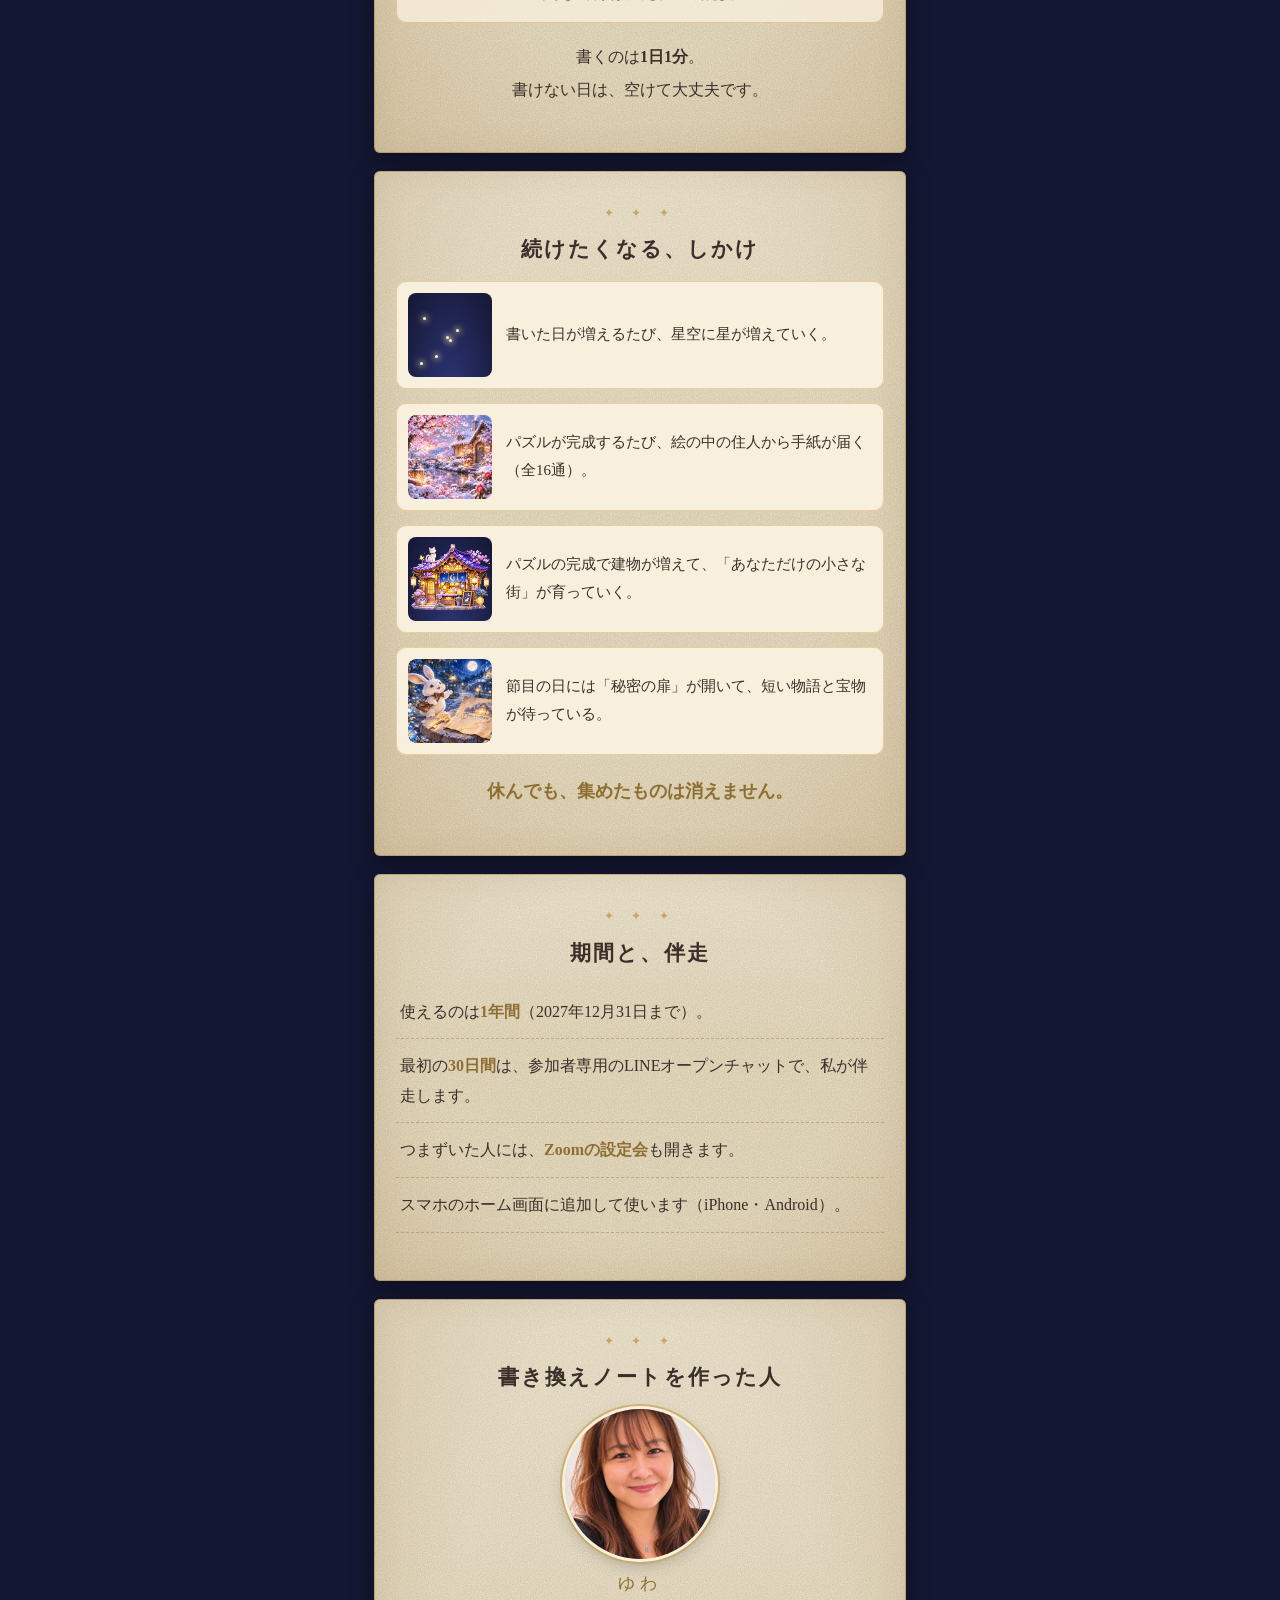
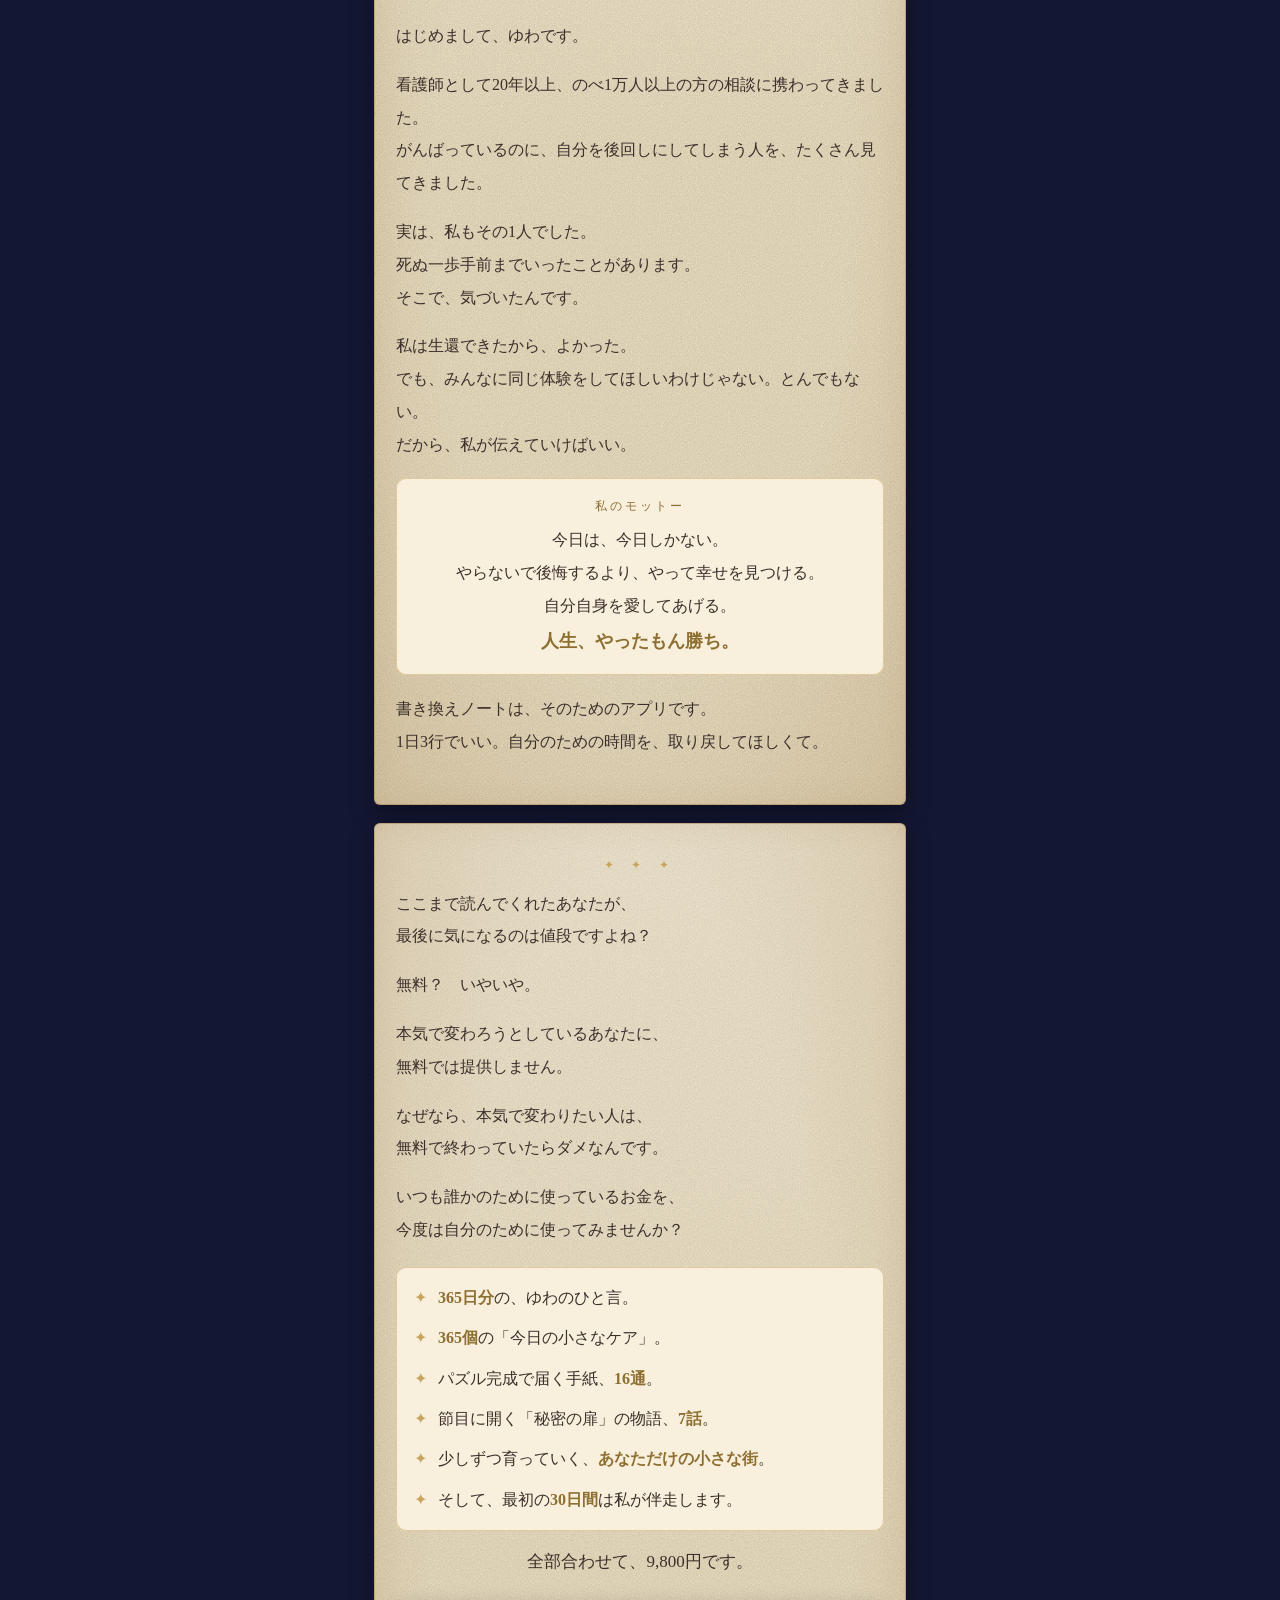
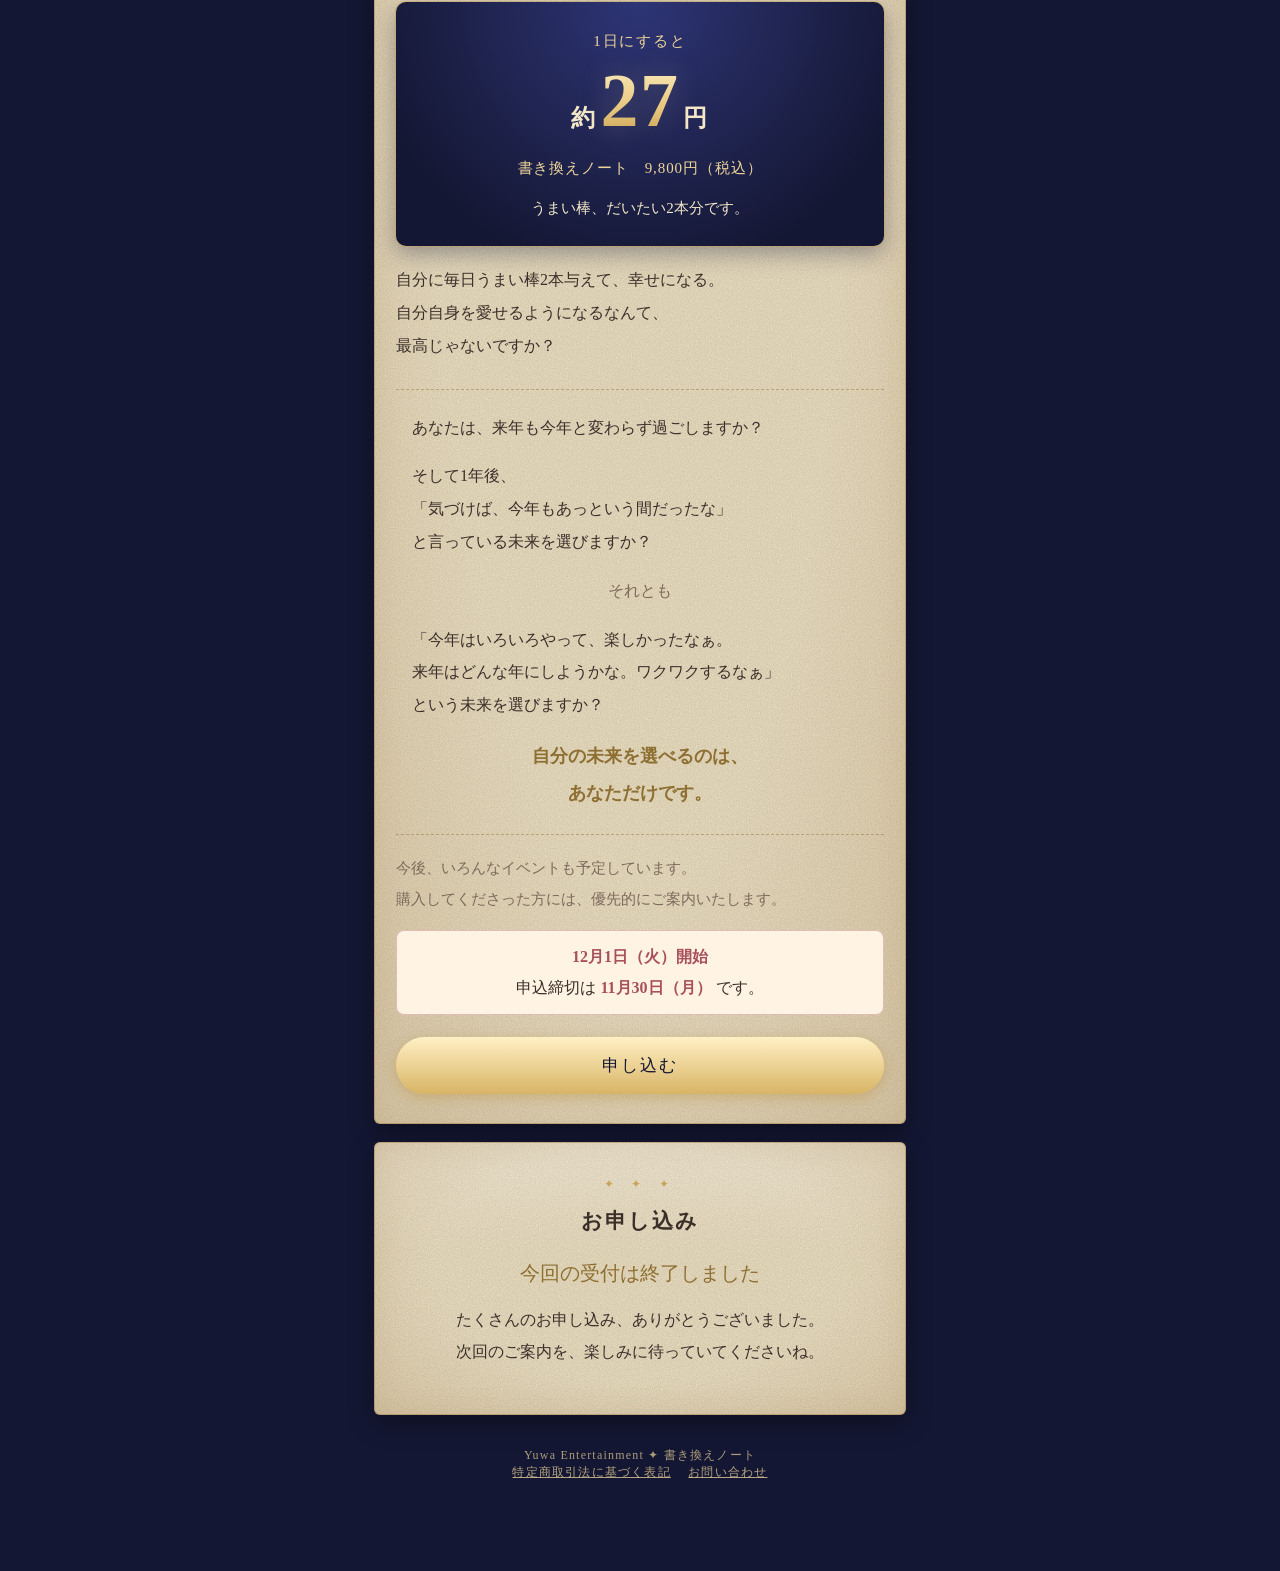
==== commit 946794fe: "書き換えノートLP：最後の申込ボタンをキラキラに Co-Authored-By: Claude Opus 5.5 <noreply@anthropic.com> Claude-Session: htt" ====
--- a/kakikae-lp/index.html
+++ b/kakikae-lp/index.html
@@ -159,8 +159,18 @@
   .cta::after{content:"";position:absolute;top:0;bottom:0;left:-40%;width:30%;transform:skewX(-20deg);
     background:linear-gradient(90deg,transparent,rgba(255,255,255,.85),transparent);animation:ctaShine 4.5s ease-in-out infinite}
   @keyframes ctaShine{0%,70%{left:-40%}88%,100%{left:120%}}
+  .send-wrap{position:relative;margin-top:22px}
+  .send-wrap .cta{margin-top:0}
+  .cta.sparkle{animation:ctaGlow 2.6s ease-in-out infinite}
+  .cta.sparkle::after{animation-duration:2.6s}
+  @keyframes ctaGlow{0%,100%{box-shadow:0 4px 14px rgba(185,141,63,.45)}50%{box-shadow:0 4px 22px rgba(255,214,120,.9),0 0 0 2px rgba(255,236,170,.6)}}
+  .send-wrap .sp{position:absolute;font-style:normal;color:#fff3c9;pointer-events:none;
+    text-shadow:0 0 8px rgba(255,226,140,1),0 0 14px rgba(236,212,154,.8);opacity:0;animation:twinkle 2.6s ease-in-out infinite}
+  .send-wrap .s1{left:4%;top:-10px;font-size:18px;animation-delay:.2s}
+  .send-wrap .s2{right:6%;top:-8px;font-size:15px;animation-delay:1.1s}
+  .send-wrap .s3{right:18%;bottom:-10px;font-size:13px;animation-delay:1.8s}
   @media (prefers-reduced-motion: reduce){
-    .twinkles i,.float,.door-wrap,.door-wrap::after,.cta::after{animation:none}
+    .twinkles i,.float,.door-wrap,.door-wrap::after,.cta::after,.cta.sparkle,.send-wrap .sp{animation:none}
     .twinkles i{opacity:.8}
     .js .page{opacity:1;transform:none;transition:none}
   }
@@ -328,7 +338,7 @@
         <input class="hp" type="text" name="website" tabindex="-1" autocomplete="off">
         <p class="err" id="err"></p>
         <p class="soft" style="font-size:13px;line-height:1.8;margin:-4px 0 0">デジタルサービスのため、お支払い後のキャンセル・返金はお受けしておりません。くわしくは<a href="tokushoho.html" style="color:var(--gold-d)">特定商取引法に基づく表記</a>をご覧ください。</p>
-        <button class="cta" type="submit" id="send">この内容で申し込む</button>
+        <div class="send-wrap"><button class="cta sparkle" type="submit" id="send">この内容で申し込む</button><i class="sp s1">✦</i><i class="sp s2">✧</i><i class="sp s3">✦</i></div>
       </form>
     </div>
     <div class="done" id="done">
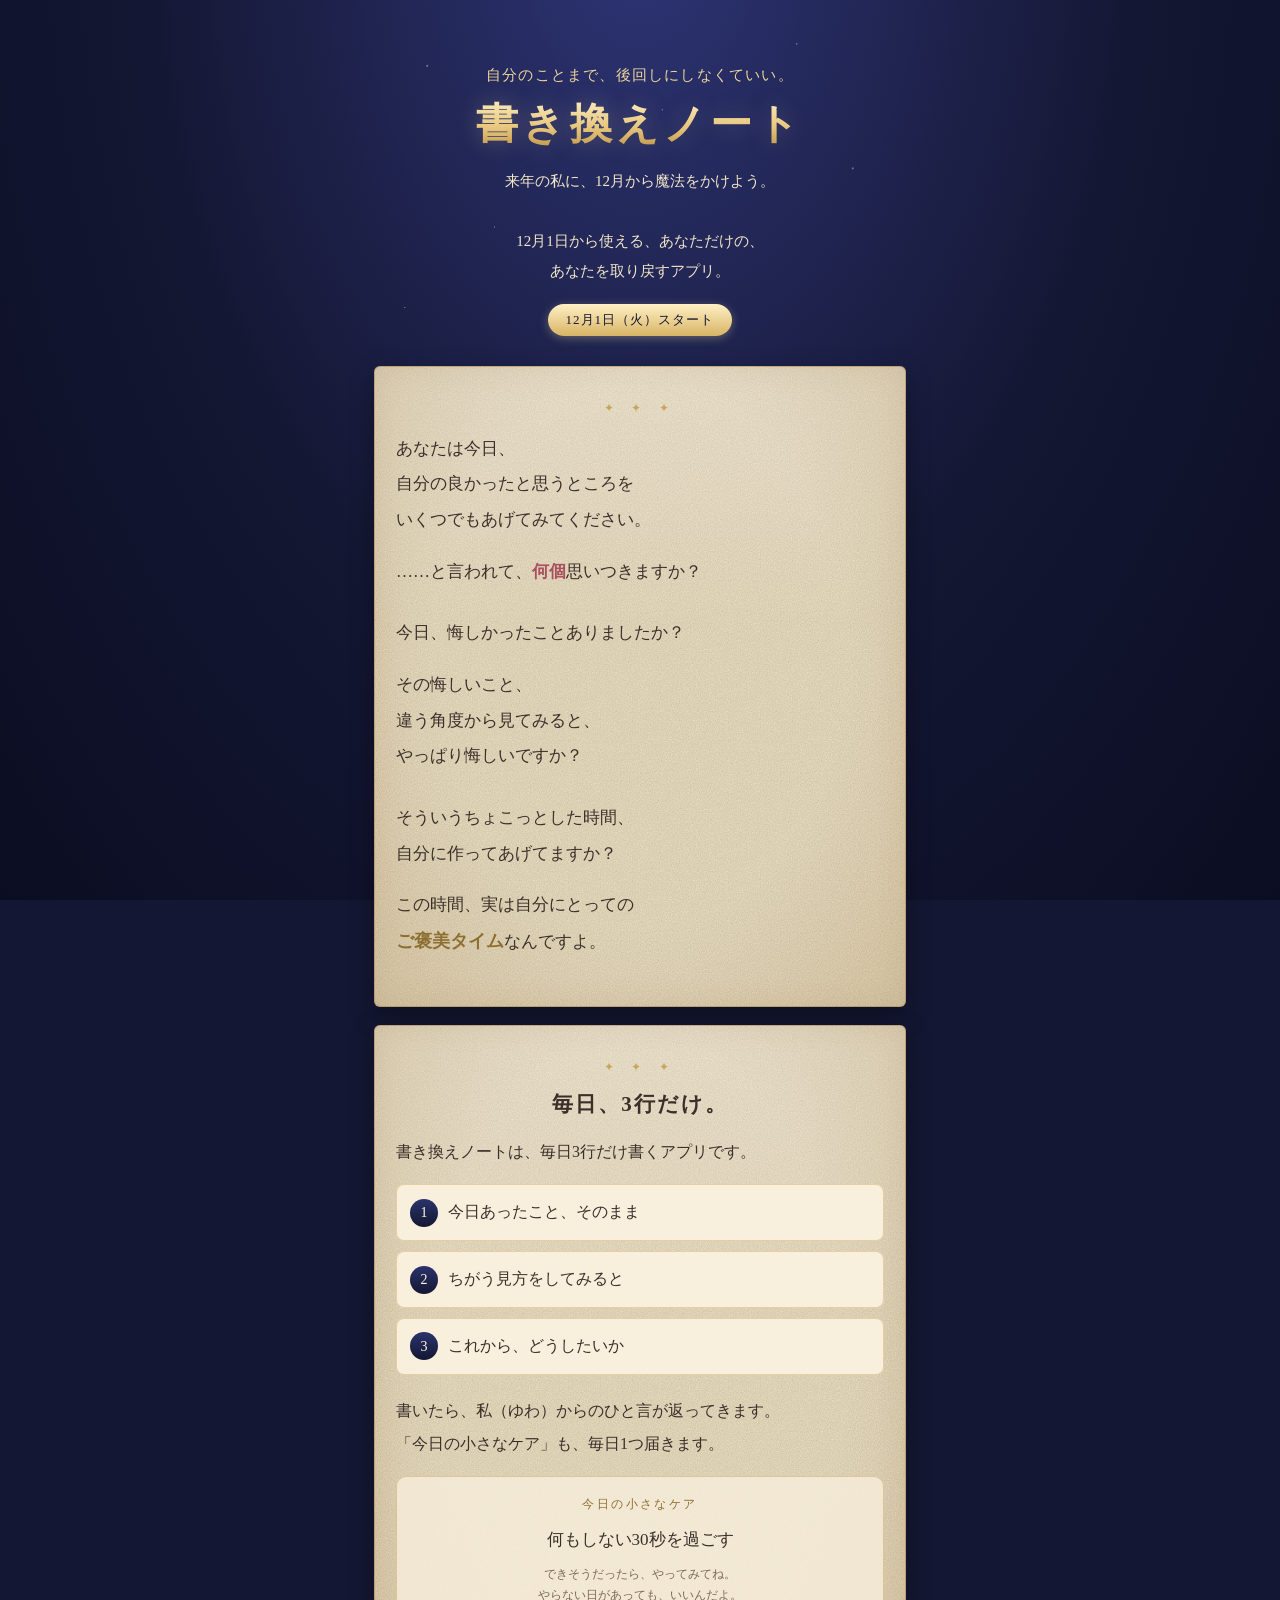
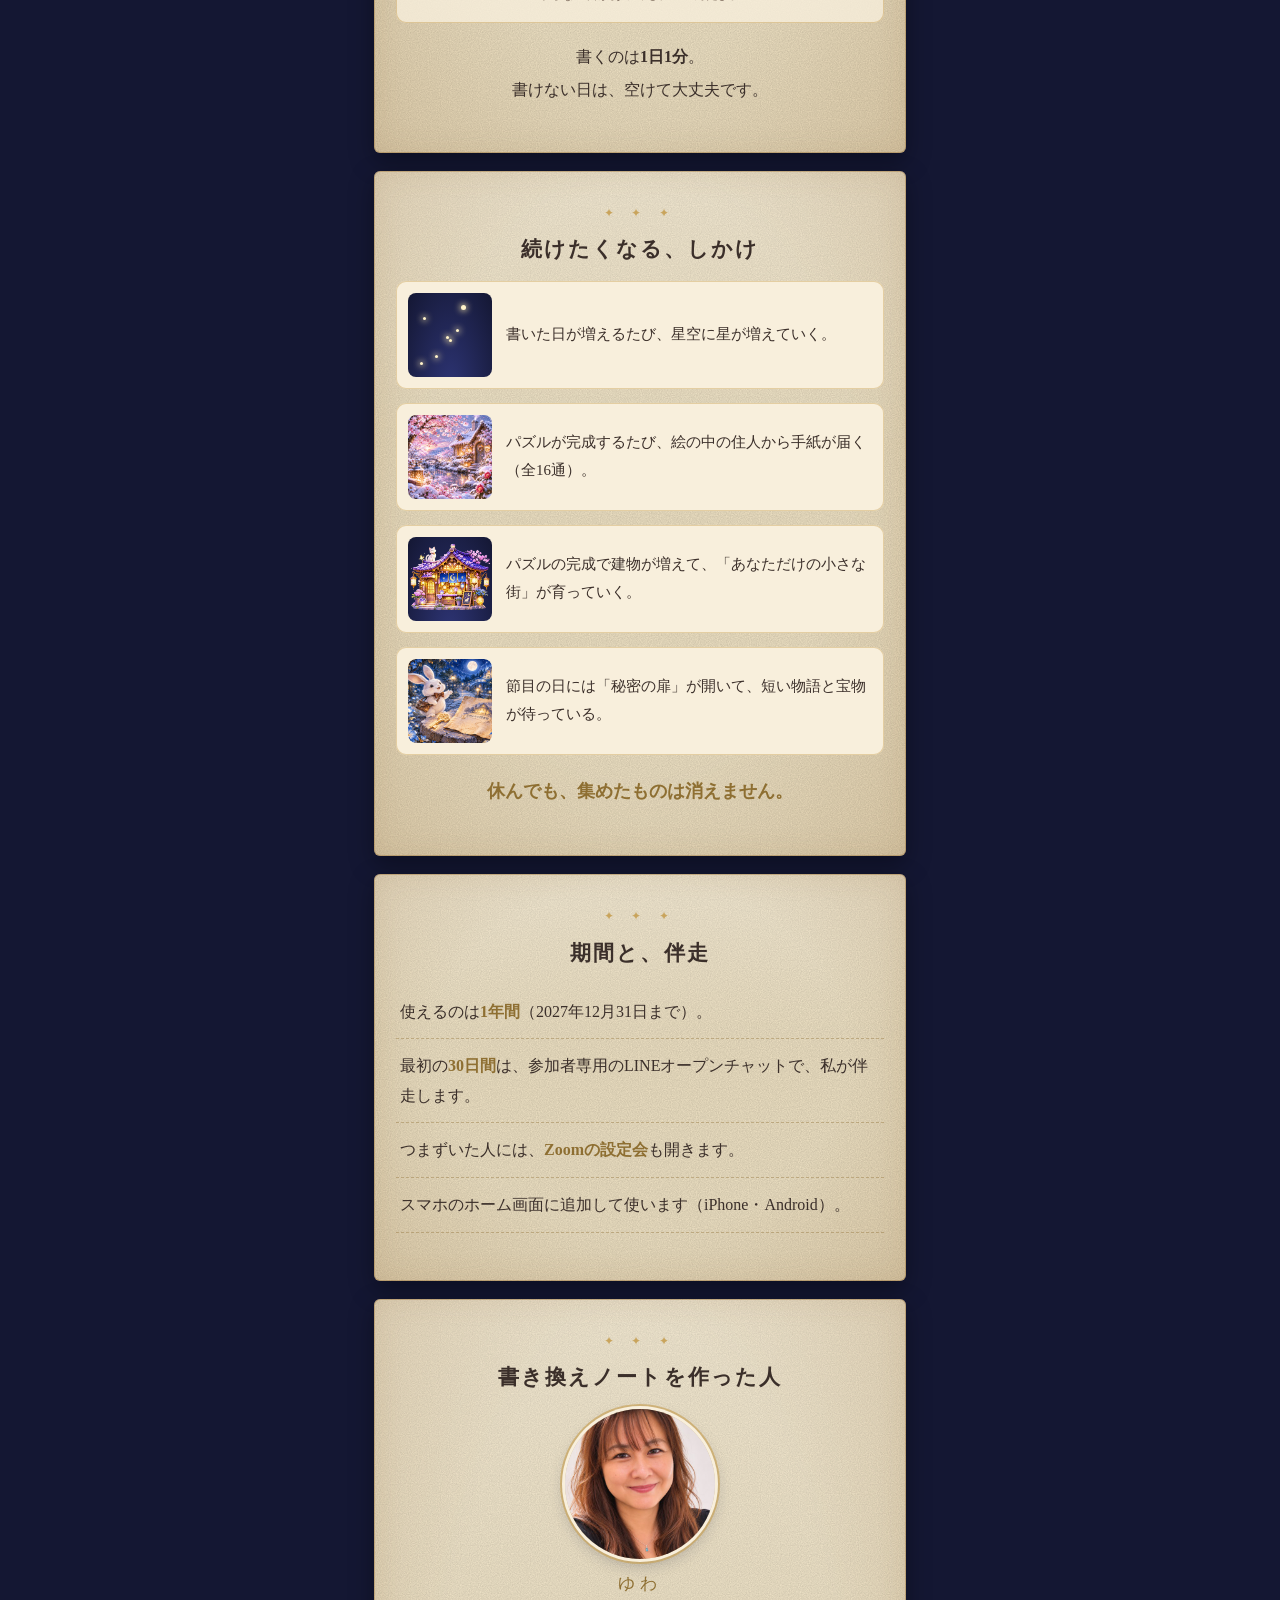
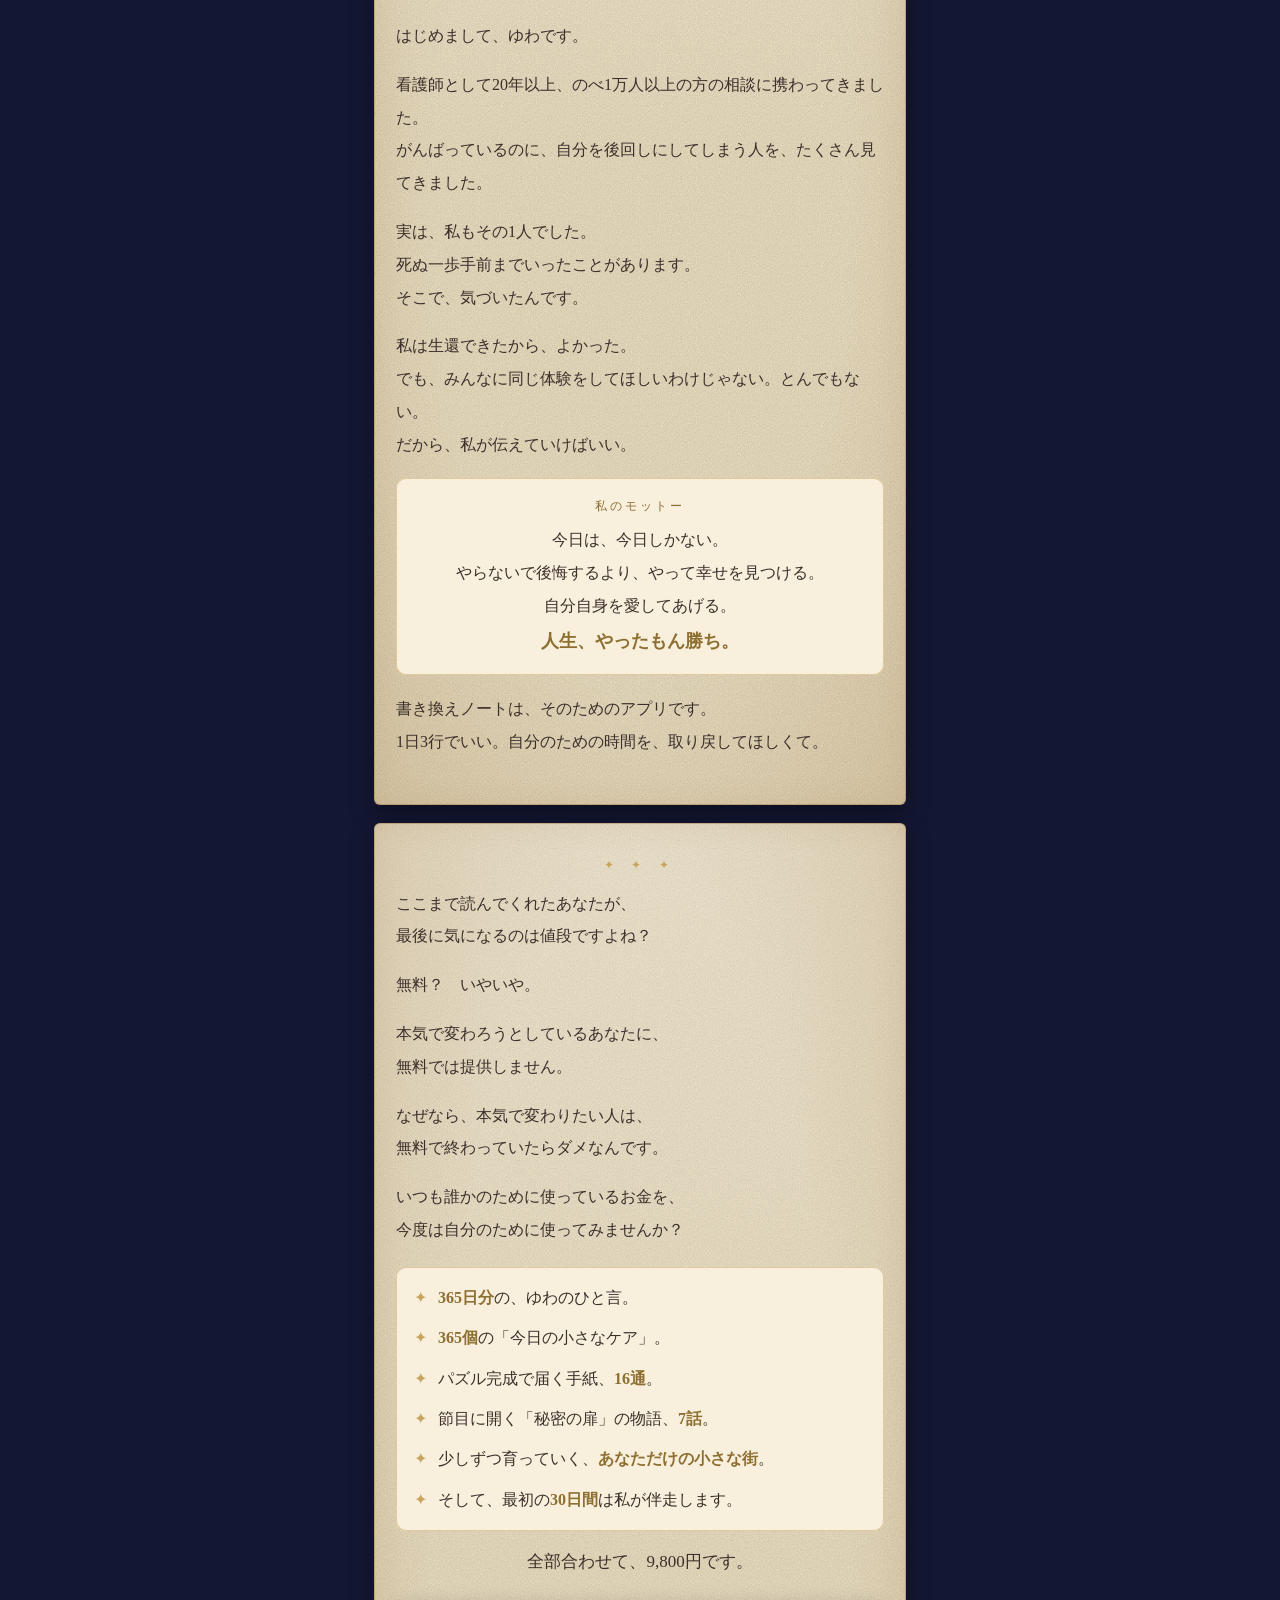
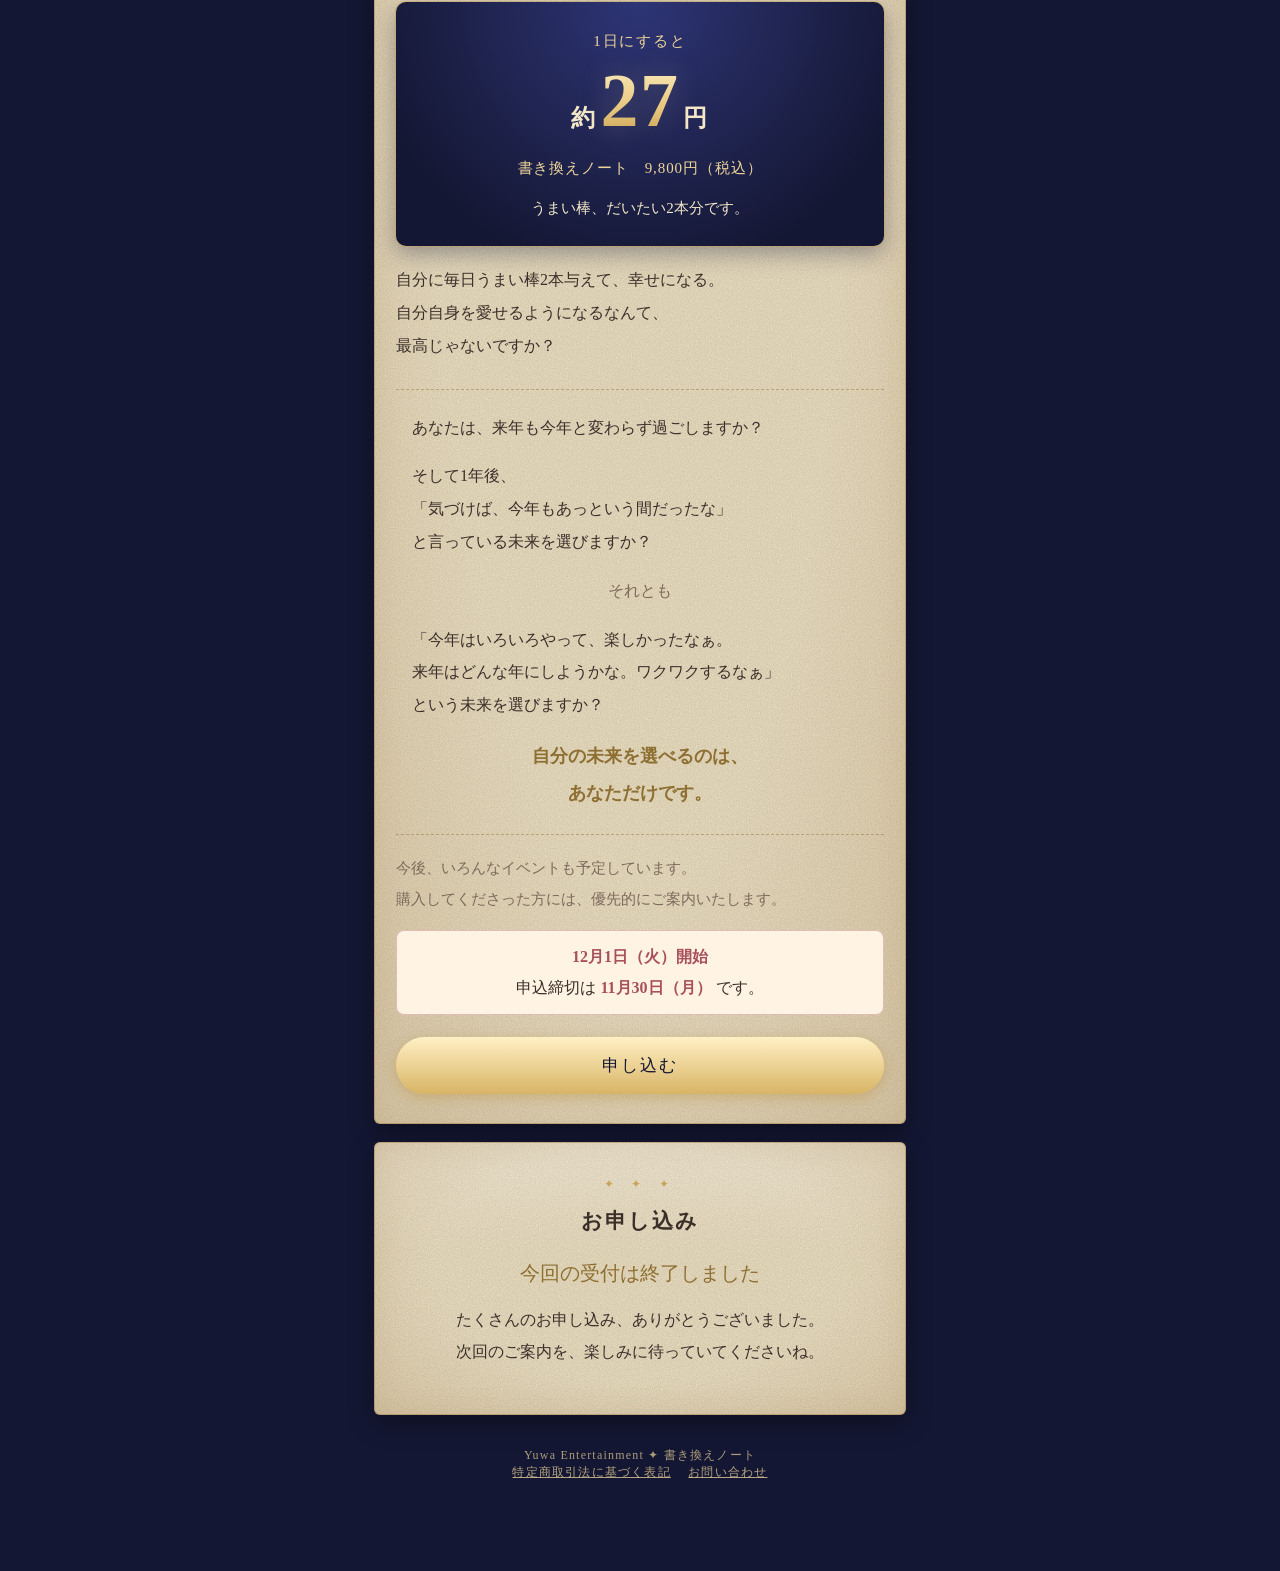
==== commit bd927bcd: "書き換えノートLP：流れ星が流れすぎるのを直す（14秒に1回） Co-Authored-By: Claude Opus 5.5 <noreply@anthropic.com> Claude-Sessi" ====
--- a/kakikae-lp/index.html
+++ b/kakikae-lp/index.html
@@ -134,6 +134,18 @@
   .twinkles{position:absolute;inset:0;pointer-events:none}
   .twinkles i{position:absolute;font-style:normal;font-size:var(--s);color:#fff3c9;text-shadow:0 0 8px rgba(255,236,170,.95),0 0 16px rgba(236,212,154,.6);
     opacity:0;animation:twinkle 3.6s ease-in-out var(--d) infinite}
+  /* 流れ星：開いた瞬間に1本、そのあとたまに */
+  .shoot{position:absolute;z-index:3;top:0;left:0;width:150px;height:2px;border-radius:2px;pointer-events:none;opacity:0;
+    background:linear-gradient(90deg,rgba(255,243,201,0),rgba(255,243,201,.95) 85%,#fff);
+    filter:drop-shadow(0 0 6px rgba(255,236,170,.95));transform-origin:right center}
+  .shoot::after{content:"";position:absolute;right:-3px;top:-3px;width:8px;height:8px;border-radius:50%;background:#fff;
+    box-shadow:0 0 10px 3px rgba(255,236,170,.9)}
+  .sh1{animation:shoot1 1.5s cubic-bezier(.3,.1,.4,1) .7s 1 forwards}
+  .sh2{animation:shoot2 14s linear 6s infinite}
+  @keyframes shoot1{0%{opacity:0;transform:translate(-30vw,10px) rotate(24deg) scaleX(.2)}
+    12%{opacity:1}75%{opacity:1}100%{opacity:0;transform:translate(70vw,230px) rotate(24deg) scaleX(1)}}
+  @keyframes shoot2{0%{opacity:0;transform:translate(0vw,-10px) rotate(28deg) scaleX(.2)}
+    1%{opacity:1}7%{opacity:1}10%,100%{opacity:0;transform:translate(75vw,230px) rotate(28deg) scaleX(1)}}
   @keyframes twinkle{0%,100%{opacity:0;transform:scale(.4) rotate(0)}45%{opacity:1;transform:scale(1.1) rotate(20deg)}60%{opacity:.85;transform:scale(.9) rotate(30deg)}}
   .js .page{opacity:0;transform:translateY(28px);transition:opacity .9s ease,transform .9s ease}
   .js .page.show{opacity:1;transform:none}
@@ -170,6 +182,7 @@
   .send-wrap .s2{right:6%;top:-8px;font-size:15px;animation-delay:1.1s}
   .send-wrap .s3{right:18%;bottom:-10px;font-size:13px;animation-delay:1.8s}
   @media (prefers-reduced-motion: reduce){
+    .shoot{display:none}
     .twinkles i,.float,.door-wrap,.door-wrap::after,.cta::after,.cta.sparkle,.send-wrap .sp{animation:none}
     .twinkles i{opacity:.8}
     .js .page{opacity:1;transform:none;transition:none}
@@ -183,6 +196,7 @@
   <!-- トップ -->
   <header class="hero">
     <div class="stars"></div>
+    <span class="shoot sh1" aria-hidden="true"></span><span class="shoot sh2" aria-hidden="true"></span>
     <div class="twinkles" aria-hidden="true">
       <i style="left:6%;top:9%;--d:0s;--s:16px">✦</i><i style="left:90%;top:6%;--d:.8s;--s:12px">✦</i>
       <i style="left:82%;top:34%;--d:1.6s;--s:18px">✦</i><i style="left:10%;top:42%;--d:2.3s;--s:11px">✦</i>
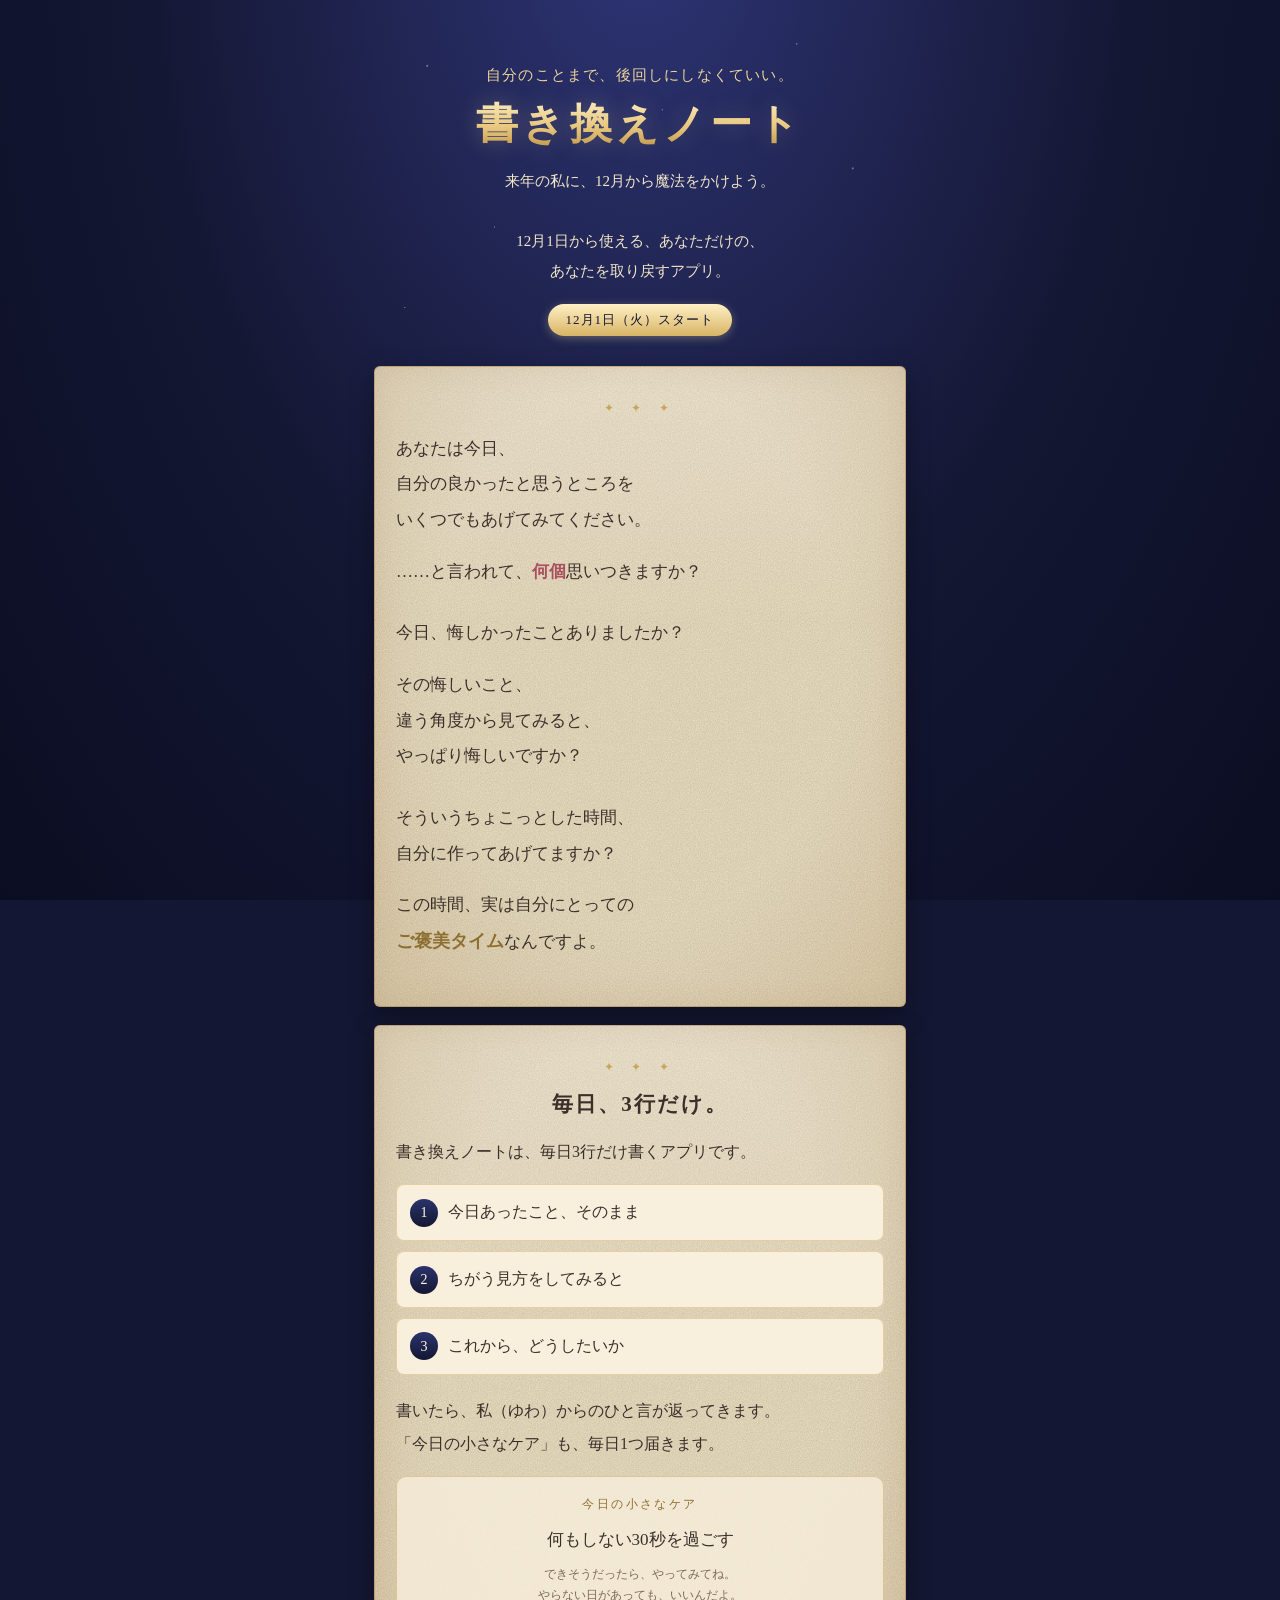
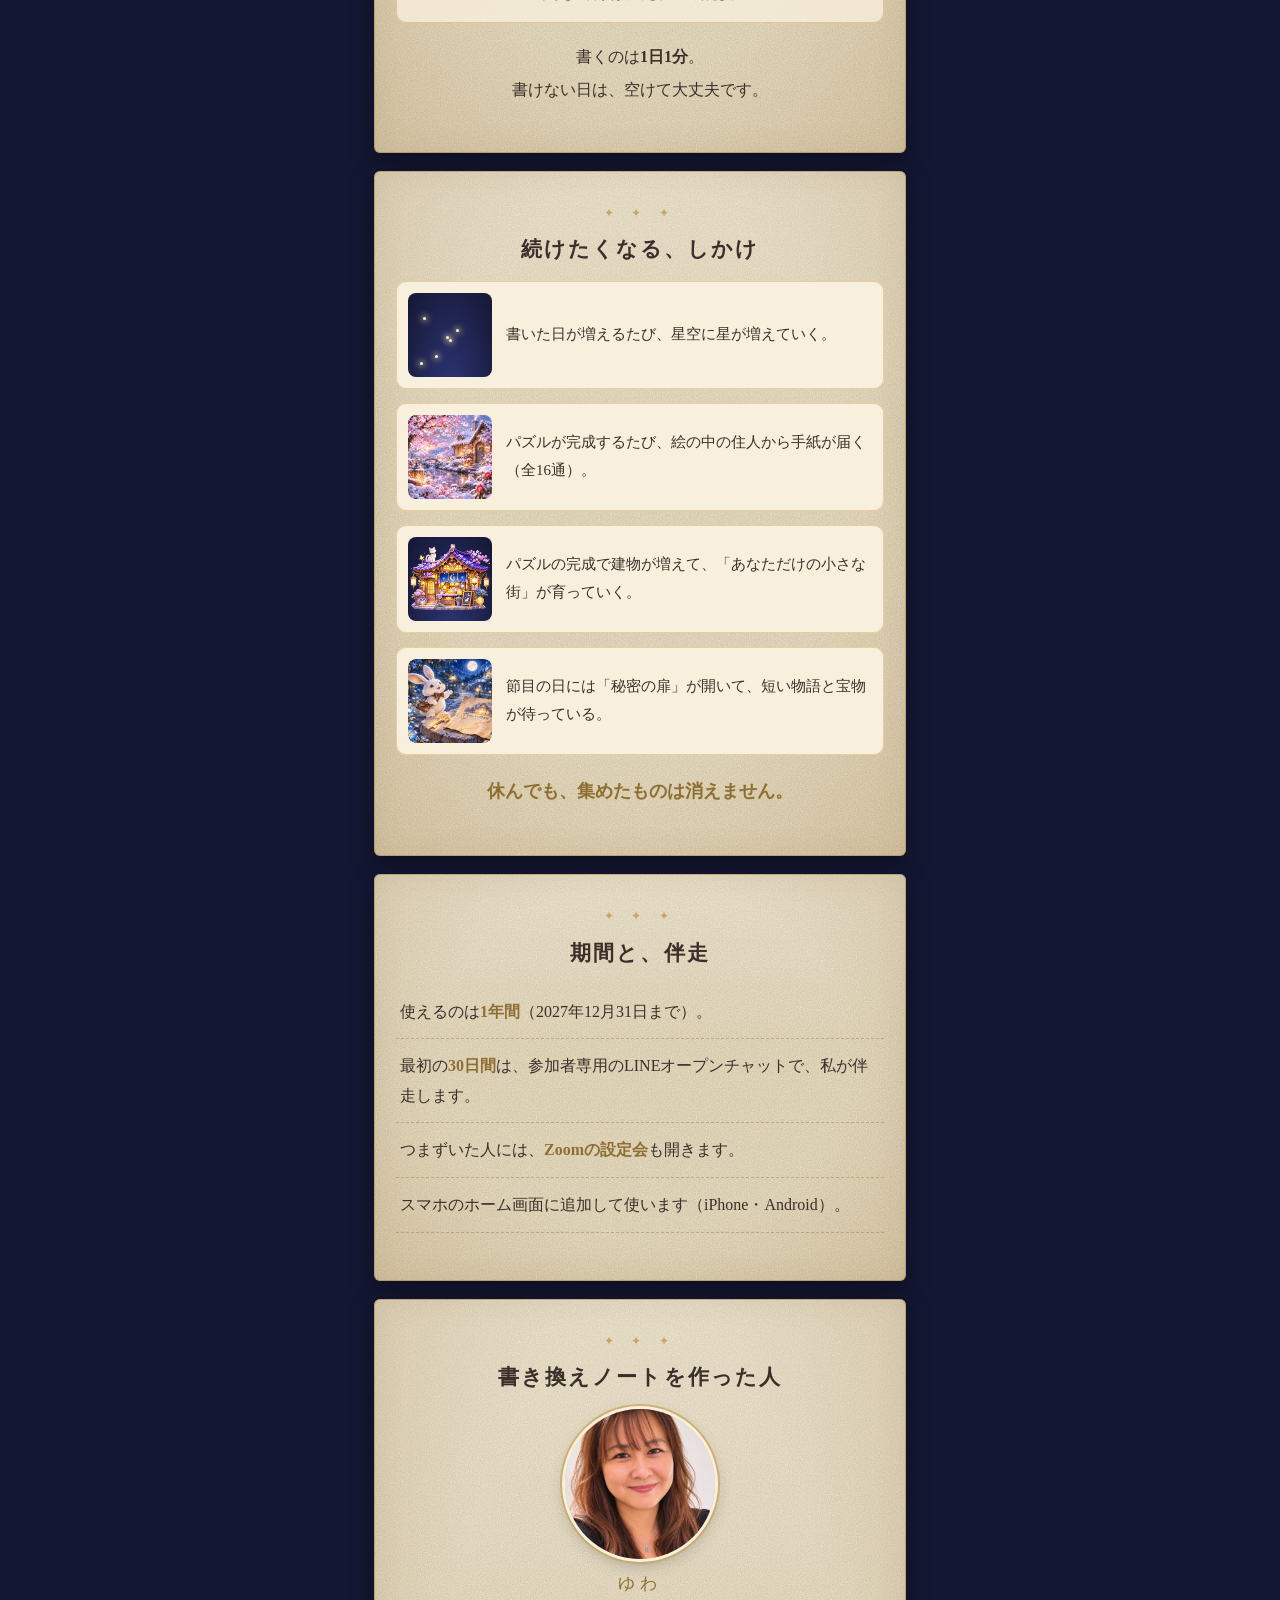
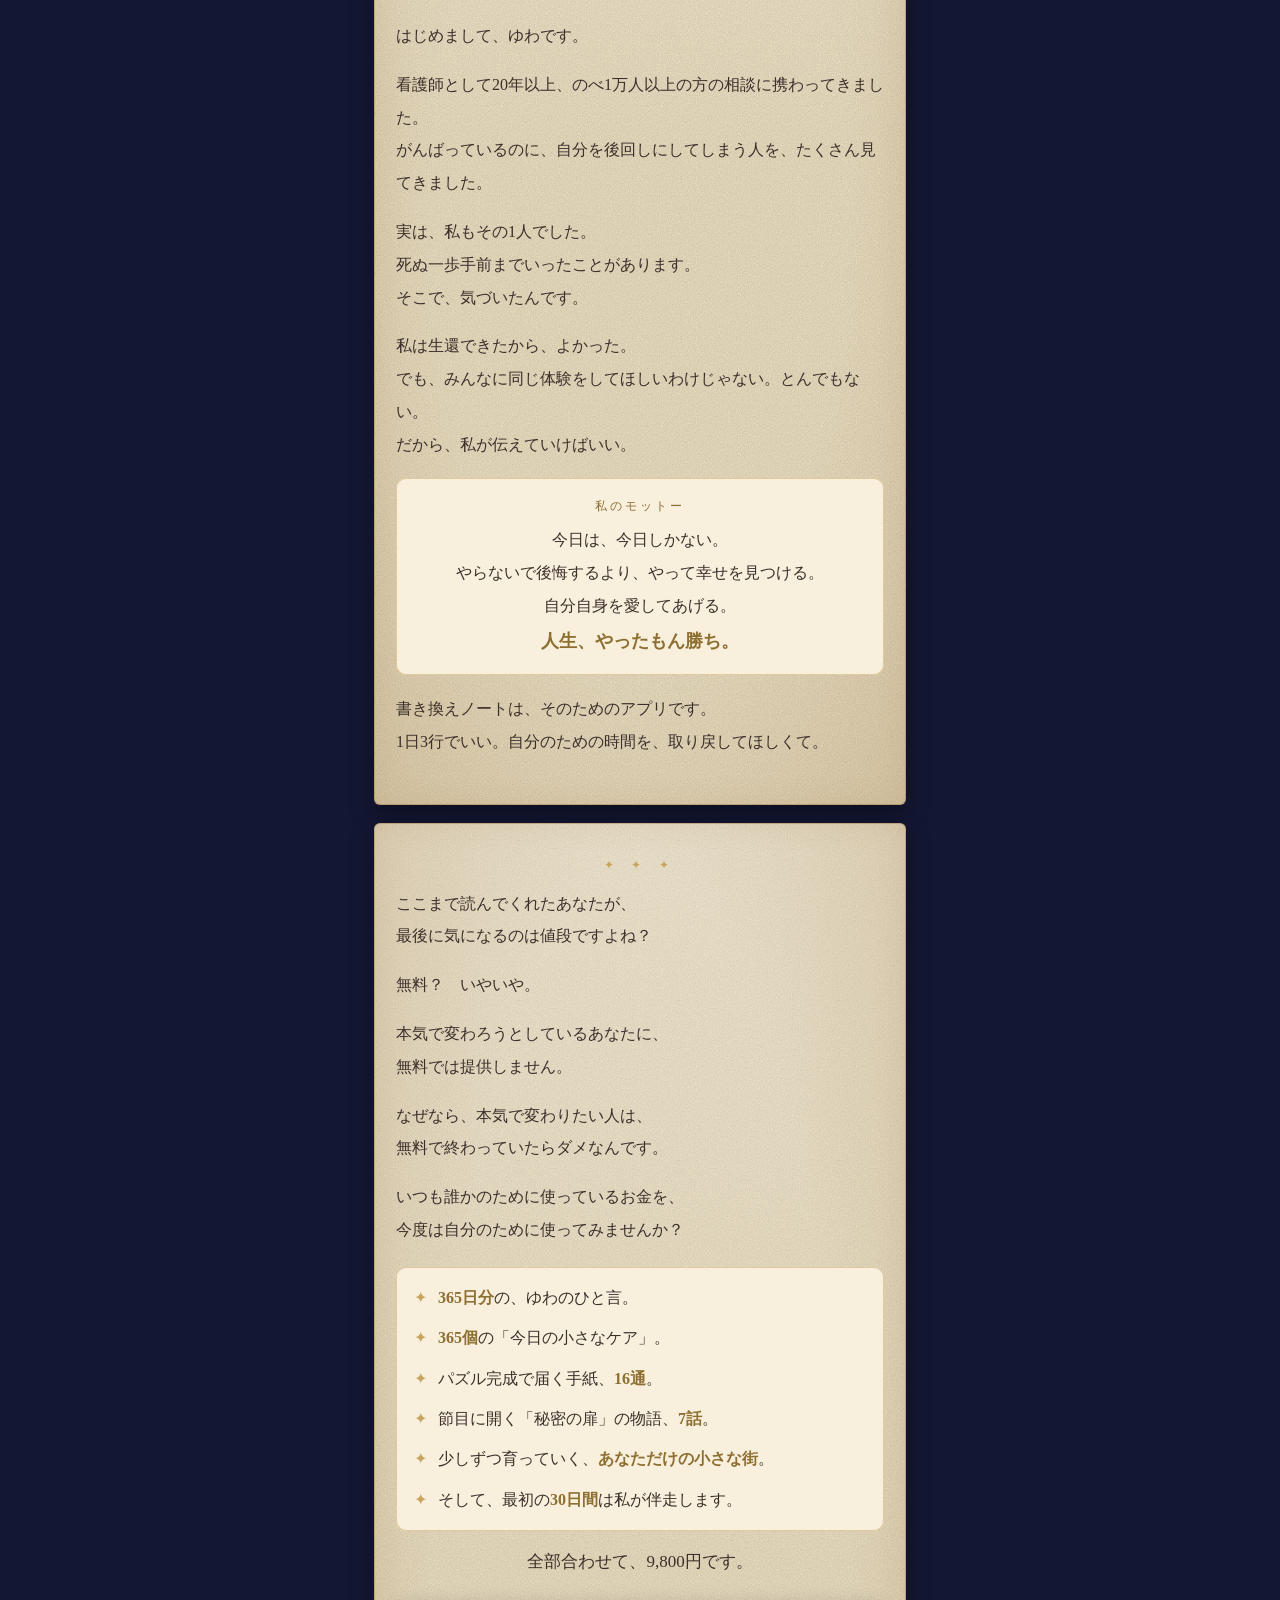
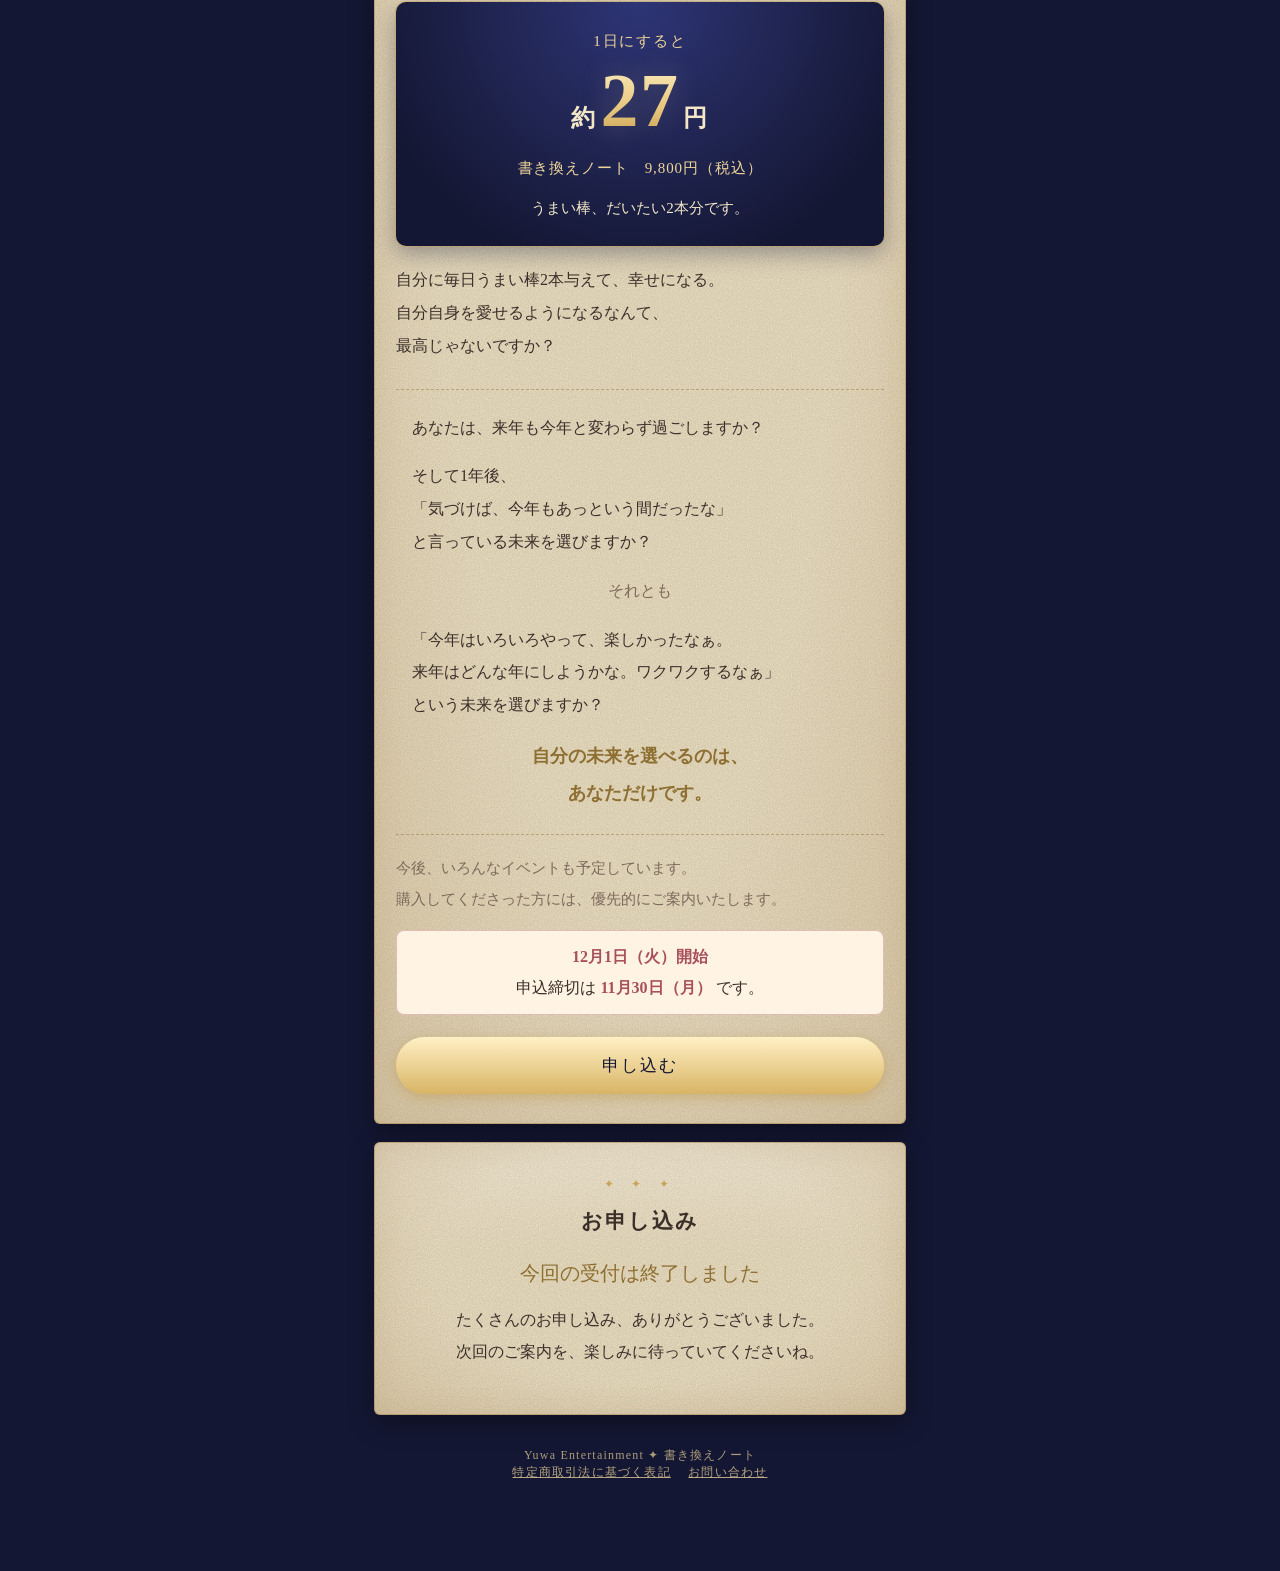
==== commit 5bfd6362: "書き換えノートLP：読んでいる途中にもときどき流れ星 Co-Authored-By: Claude Opus 5.5 <noreply@anthropic.com> Claude-Session: h" ====
--- a/kakikae-lp/index.html
+++ b/kakikae-lp/index.html
@@ -24,6 +24,14 @@
   html,body{margin:0;color:var(--ink);font-family:var(--serif);-webkit-text-size-adjust:100%}
   body{background:radial-gradient(ellipse at 50% -10%,#2e3576 0%,var(--night) 55%,#0b0d22 100%) fixed;background-color:var(--night)}
   img{max-width:100%;display:block}
+  .night-sky{position:fixed;inset:0;z-index:5;pointer-events:none;overflow:hidden}
+  .wrap{position:relative;z-index:1}
+  .nshoot{position:absolute;width:170px;height:2px;border-radius:2px;opacity:0;transform-origin:right center;
+    background:linear-gradient(90deg,rgba(255,226,150,0),rgba(255,226,150,.9) 85%,#fff6d8);filter:drop-shadow(0 0 5px rgba(240,200,110,.9));
+    animation:nshoot 1.6s cubic-bezier(.3,.1,.4,1) forwards}
+  .nshoot::after{content:"";position:absolute;right:-3px;top:-3px;width:8px;height:8px;border-radius:50%;background:#fff;box-shadow:0 0 10px 3px rgba(255,236,170,.9)}
+  @keyframes nshoot{0%{opacity:0;transform:translate(0,0) rotate(var(--a)) scaleX(.2)}12%{opacity:.85}70%{opacity:.85}
+    100%{opacity:0;transform:translate(var(--dx),var(--dy)) rotate(var(--a)) scaleX(1)}}
   .wrap{max-width:560px;margin:0 auto;padding:0 0 60px}
 
   /* トップ */
@@ -191,6 +199,7 @@
 </style>
 </head>
 <body>
+<div class="night-sky" id="nightSky" aria-hidden="true"></div>
 <div class="wrap">
 
   <!-- トップ -->
@@ -416,6 +425,29 @@
       }, 420);
     }
   }
+  // 読んでいる途中も、ページのすきまの夜空にときどき流れ星
+  const night = $('#nightSky');
+  if (night && !reduce) {
+    const fire = () => {
+      if (window.scrollY > 380 && !document.hidden) {
+        const el = document.createElement('span');
+        const w = window.innerWidth, h = window.innerHeight;
+        const a = 22 + Math.random() * 14;                       // 傾き（度）
+        const dist = Math.max(w, 360) * 0.9;
+        el.className = 'nshoot';
+        el.style.left = (-120 + Math.random() * w * 0.5) + 'px';
+        el.style.top = (h * (0.05 + Math.random() * 0.55)) + 'px';
+        el.style.setProperty('--a', a + 'deg');
+        el.style.setProperty('--dx', (dist * Math.cos(a * Math.PI / 180)) + 'px');
+        el.style.setProperty('--dy', (dist * Math.sin(a * Math.PI / 180)) + 'px');
+        night.appendChild(el);
+        setTimeout(() => el.remove(), 1800);
+      }
+      setTimeout(fire, 20000 + Math.random() * 10000);          // 20〜30秒に1回
+    };
+    setTimeout(fire, 12000);
+  }
+
   // 秘密の扉：タップでキラッ
   const door = $('#doorWrap');
   if (door) door.addEventListener('click', () => { door.classList.remove('tap'); void door.offsetWidth; door.classList.add('tap'); });
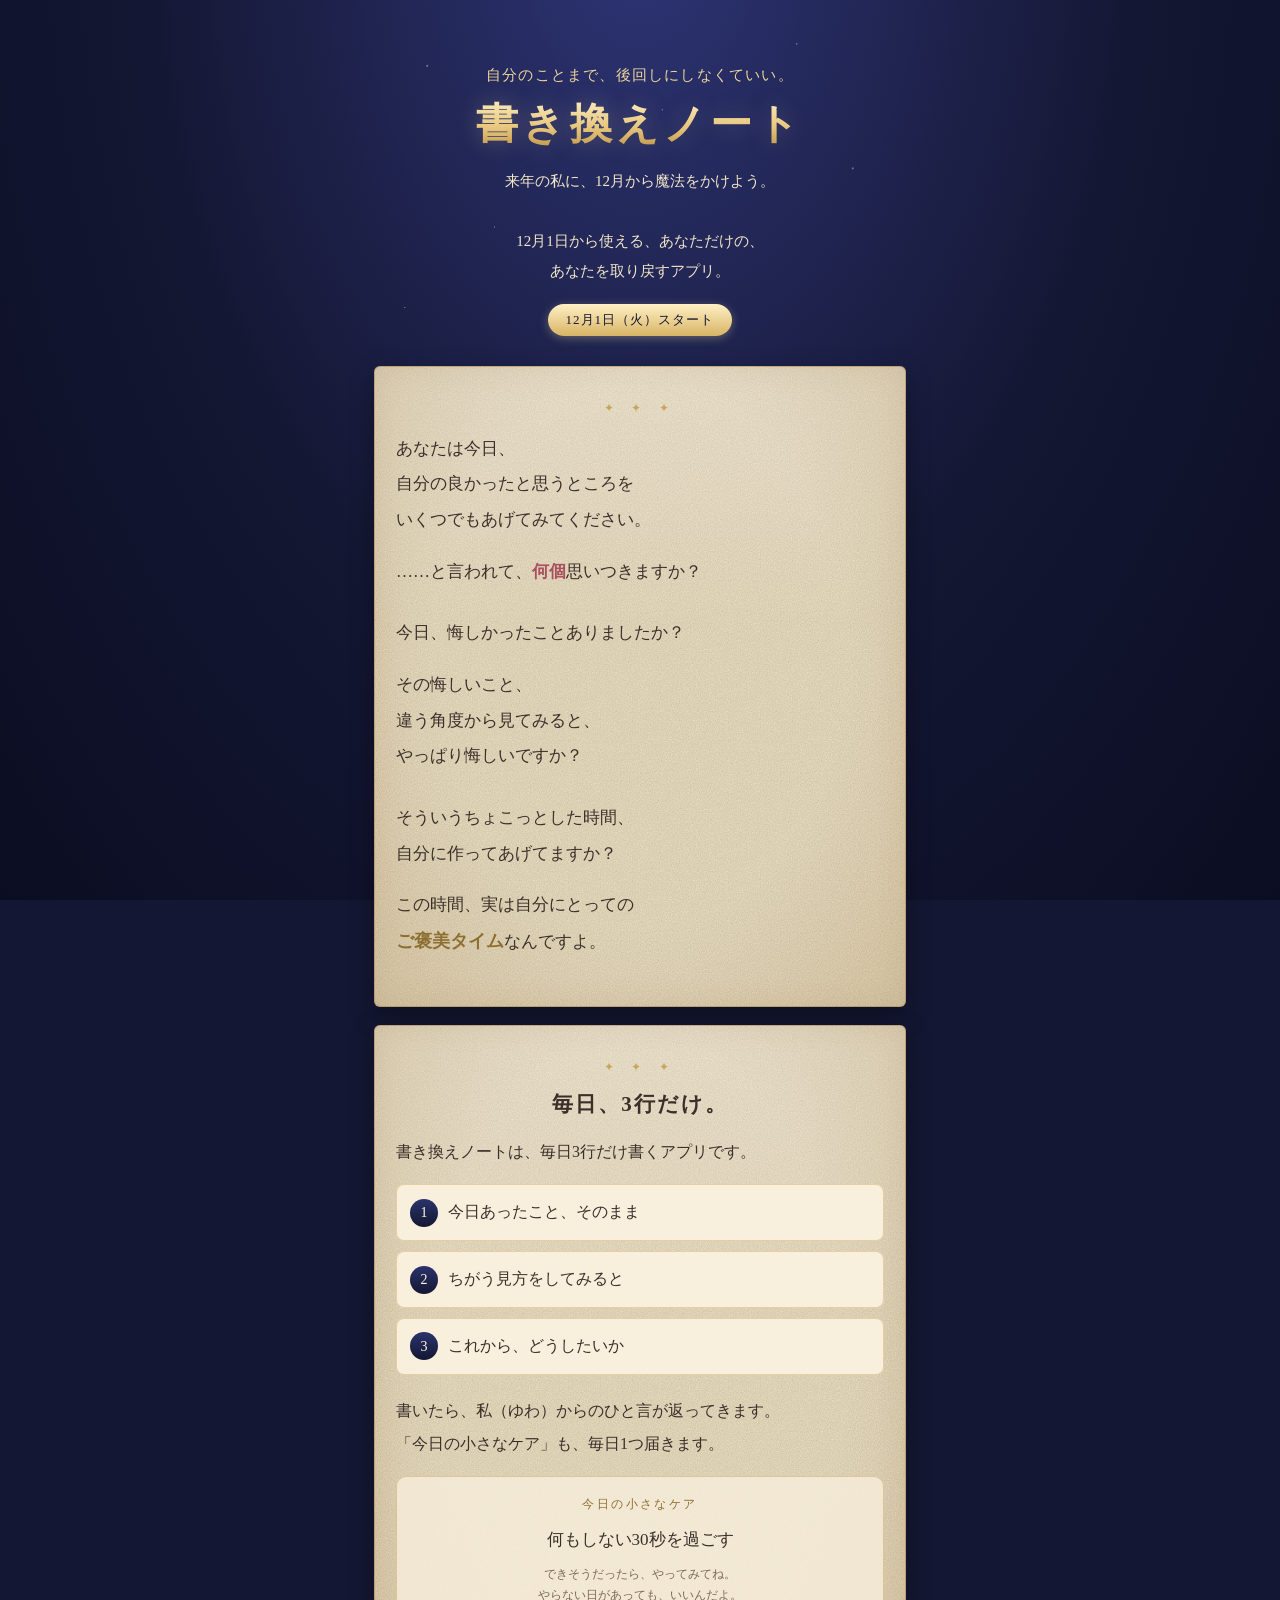
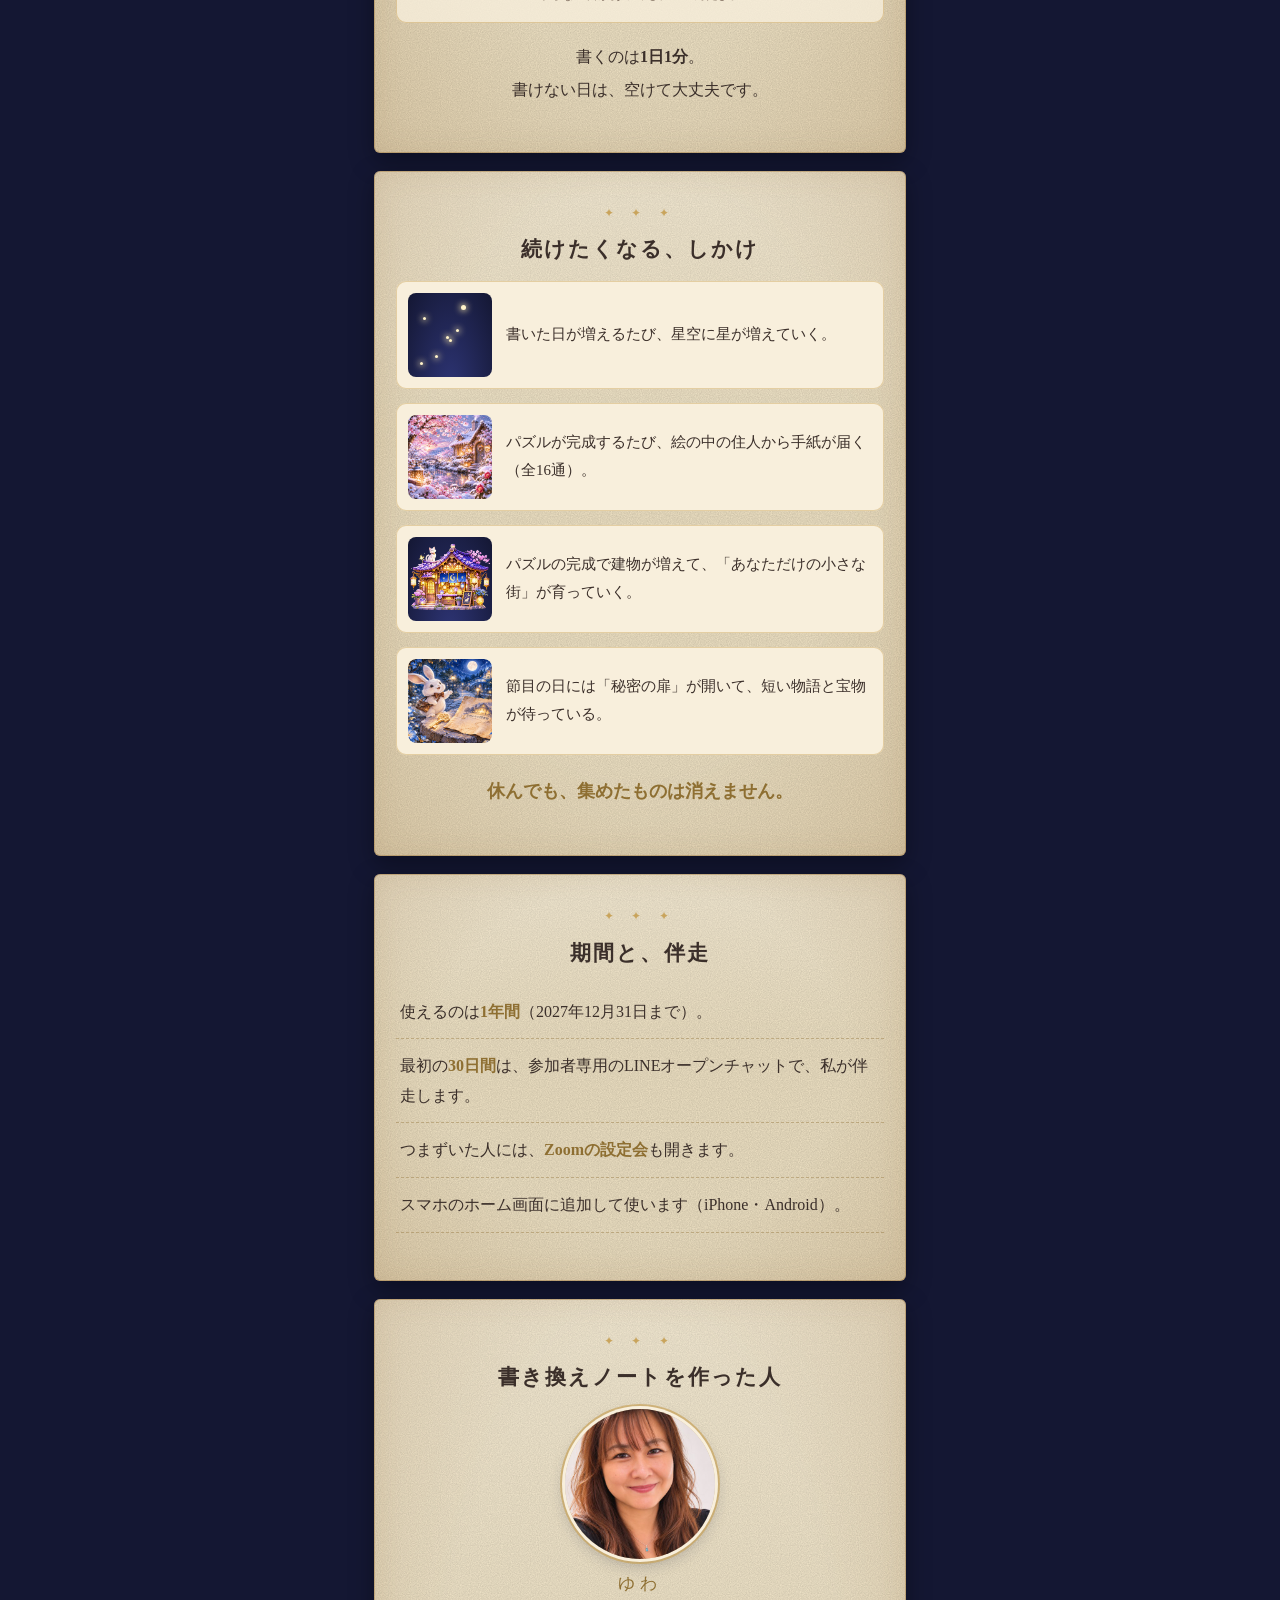
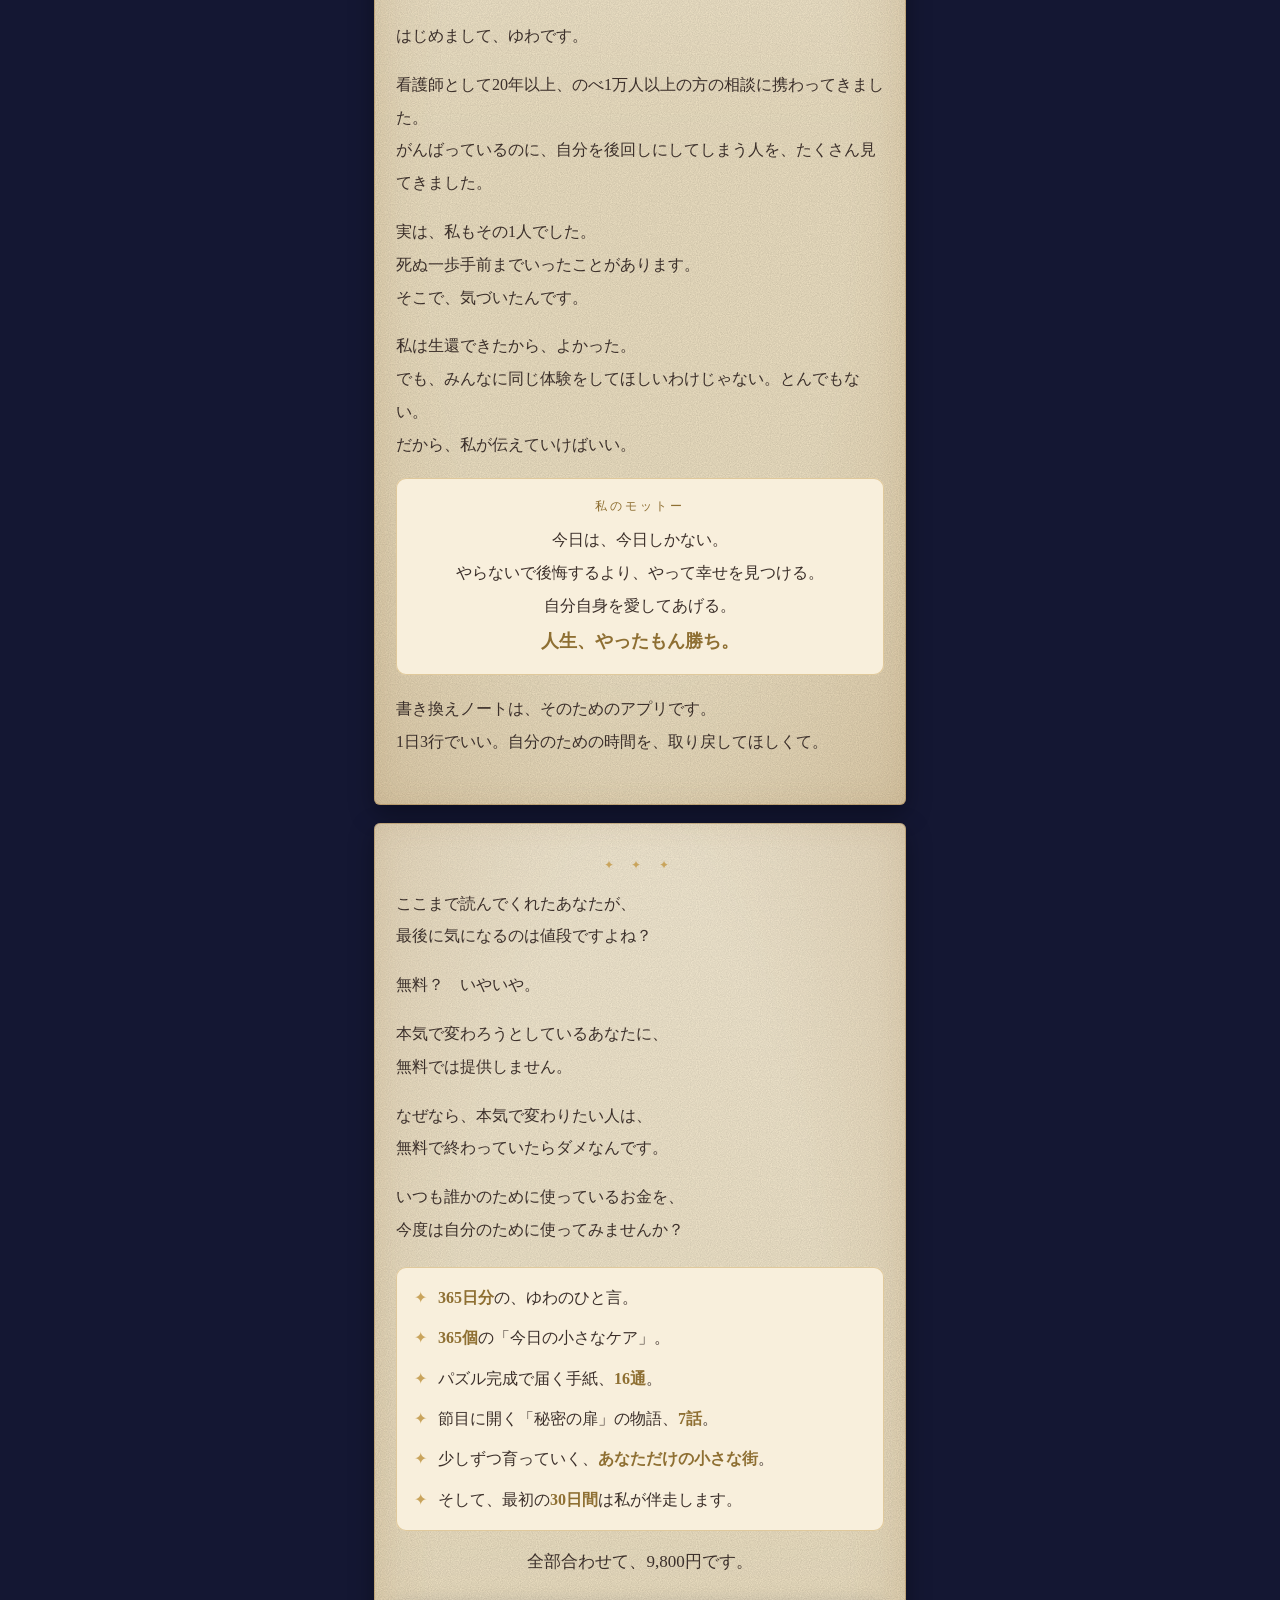
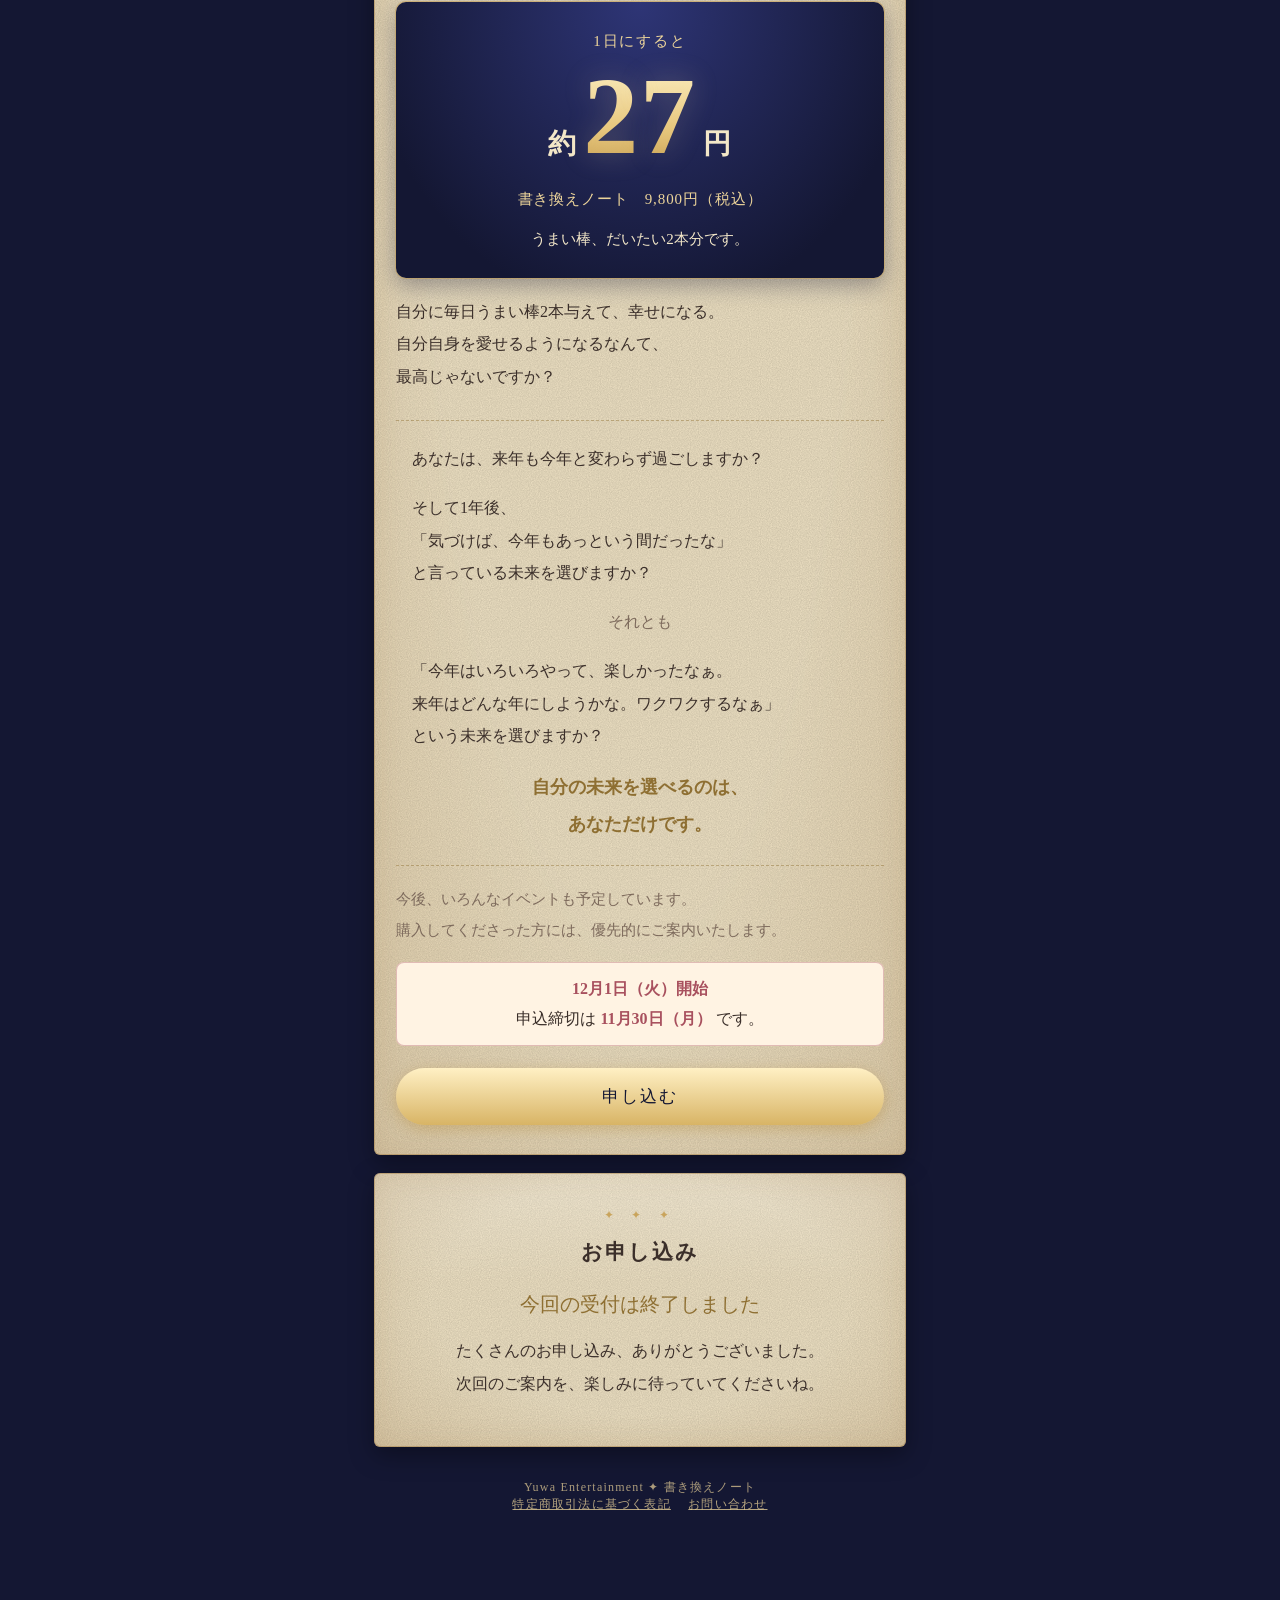
==== commit eb684bf5: "書き換えノートLP：1日約27円をもっと目立たせる Co-Authored-By: Claude Opus 5.5 <noreply@anthropic.com> Claude-Session: ht" ====
--- a/kakikae-lp/index.html
+++ b/kakikae-lp/index.html
@@ -94,9 +94,20 @@
     background:linear-gradient(180deg,#fff3c9,#e8c77c 60%,#c39a4c);-webkit-background-clip:text;background-clip:text;color:transparent}
   .price-box .yen small{font-size:15px;-webkit-text-fill-color:#f3e7c8}
   .price-box .day{margin:2px 0 0;font-size:24px;letter-spacing:.06em;font-weight:600;color:#f3e7c8}
-  .price-box .day span{font-size:76px;line-height:1.1;margin:0 4px;
+  .price-box{position:relative;overflow:visible}
+  .price-box .day{font-size:28px}
+  .price-box .day span{display:inline-block;font-size:110px;line-height:1.05;margin:0 6px;animation:n27glow 2.8s ease-in-out infinite;
     background:linear-gradient(180deg,#fff3c9,#e8c77c 60%,#c39a4c);-webkit-background-clip:text;background-clip:text;color:transparent;
     text-shadow:0 0 28px rgba(236,212,154,.25)}
+  @keyframes n27glow{0%,100%{filter:drop-shadow(0 0 6px rgba(236,212,154,.35))}50%{filter:drop-shadow(0 0 22px rgba(255,226,150,.95))}}
+  .price-box .day span.pop{animation:n27pop .6s ease, n27glow 2.8s ease-in-out .6s infinite}
+  @keyframes n27pop{0%{transform:scale(1)}40%{transform:scale(1.18)}100%{transform:scale(1)}}
+  .pb-sp{position:absolute;font-style:normal;color:#fff3c9;pointer-events:none;opacity:0;
+    text-shadow:0 0 8px rgba(255,226,140,1),0 0 16px rgba(236,212,154,.8);animation:twinkle 2.8s ease-in-out infinite}
+  .pb-sp.a{left:14%;top:30%;font-size:20px;animation-delay:.1s}
+  .pb-sp.b{right:15%;top:26%;font-size:16px;animation-delay:.9s}
+  .pb-sp.c{right:22%;top:55%;font-size:14px;animation-delay:1.6s}
+  .pb-sp.d{left:22%;top:58%;font-size:13px;animation-delay:2.2s}
   .price-box .total{margin:10px 0 0;font-size:15px;letter-spacing:.06em;color:var(--gold-l)}
   .me{width:150px;height:150px;margin:4px auto 8px;border-radius:50%;object-fit:cover;
     box-shadow:0 0 0 3px #f8efdc,0 0 0 5px rgba(201,164,92,.7),0 6px 16px rgba(20,23,51,.25)}
@@ -191,6 +202,7 @@
   .send-wrap .s3{right:18%;bottom:-10px;font-size:13px;animation-delay:1.8s}
   @media (prefers-reduced-motion: reduce){
     .shoot{display:none}
+    .price-box .day span,.pb-sp{animation:none}
     .twinkles i,.float,.door-wrap,.door-wrap::after,.cta::after,.cta.sparkle,.send-wrap .sp{animation:none}
     .twinkles i{opacity:.8}
     .js .page{opacity:1;transform:none;transition:none}
@@ -315,7 +327,8 @@
     <p class="center all">全部合わせて、9,800円です。</p>
     <div class="price-box">
       <p class="name">1日にすると</p>
-      <p class="day">約<span>27</span>円</p>
+      <p class="day">約<span id="n27">27</span>円</p>
+      <i class="pb-sp a">✦</i><i class="pb-sp b">✧</i><i class="pb-sp c">✦</i><i class="pb-sp d">✧</i>
       <p class="total">書き換えノート　9,800円（税込）</p>
       <p class="per">うまい棒、だいたい2本分です。</p>
     </div>
@@ -448,6 +461,26 @@
     setTimeout(fire, 12000);
   }
 
+  // 1日約27円：見えたら 0 → 27 とカウントアップ
+  const n27 = $('#n27');
+  if (n27 && !reduce) {
+    let done = false;
+    const run = () => {
+      if (done) return;
+      const r = n27.getBoundingClientRect();
+      if (r.top > window.innerHeight * 0.85 || r.bottom < 0) return;
+      done = true;
+      const t0 = performance.now(), dur = 1400;
+      const step = t => {
+        const k = Math.min(1, (t - t0) / dur), e = 1 - Math.pow(1 - k, 3);
+        n27.textContent = Math.round(27 * e);
+        if (k < 1) requestAnimationFrame(step); else { n27.textContent = '27'; n27.classList.add('pop'); }
+      };
+      n27.textContent = '0'; requestAnimationFrame(step);
+    };
+    window.addEventListener('scroll', run, { passive: true }); setInterval(run, 600);
+  }
+
   // 秘密の扉：タップでキラッ
   const door = $('#doorWrap');
   if (door) door.addEventListener('click', () => { door.classList.remove('tap'); void door.offsetWidth; door.classList.add('tap'); });
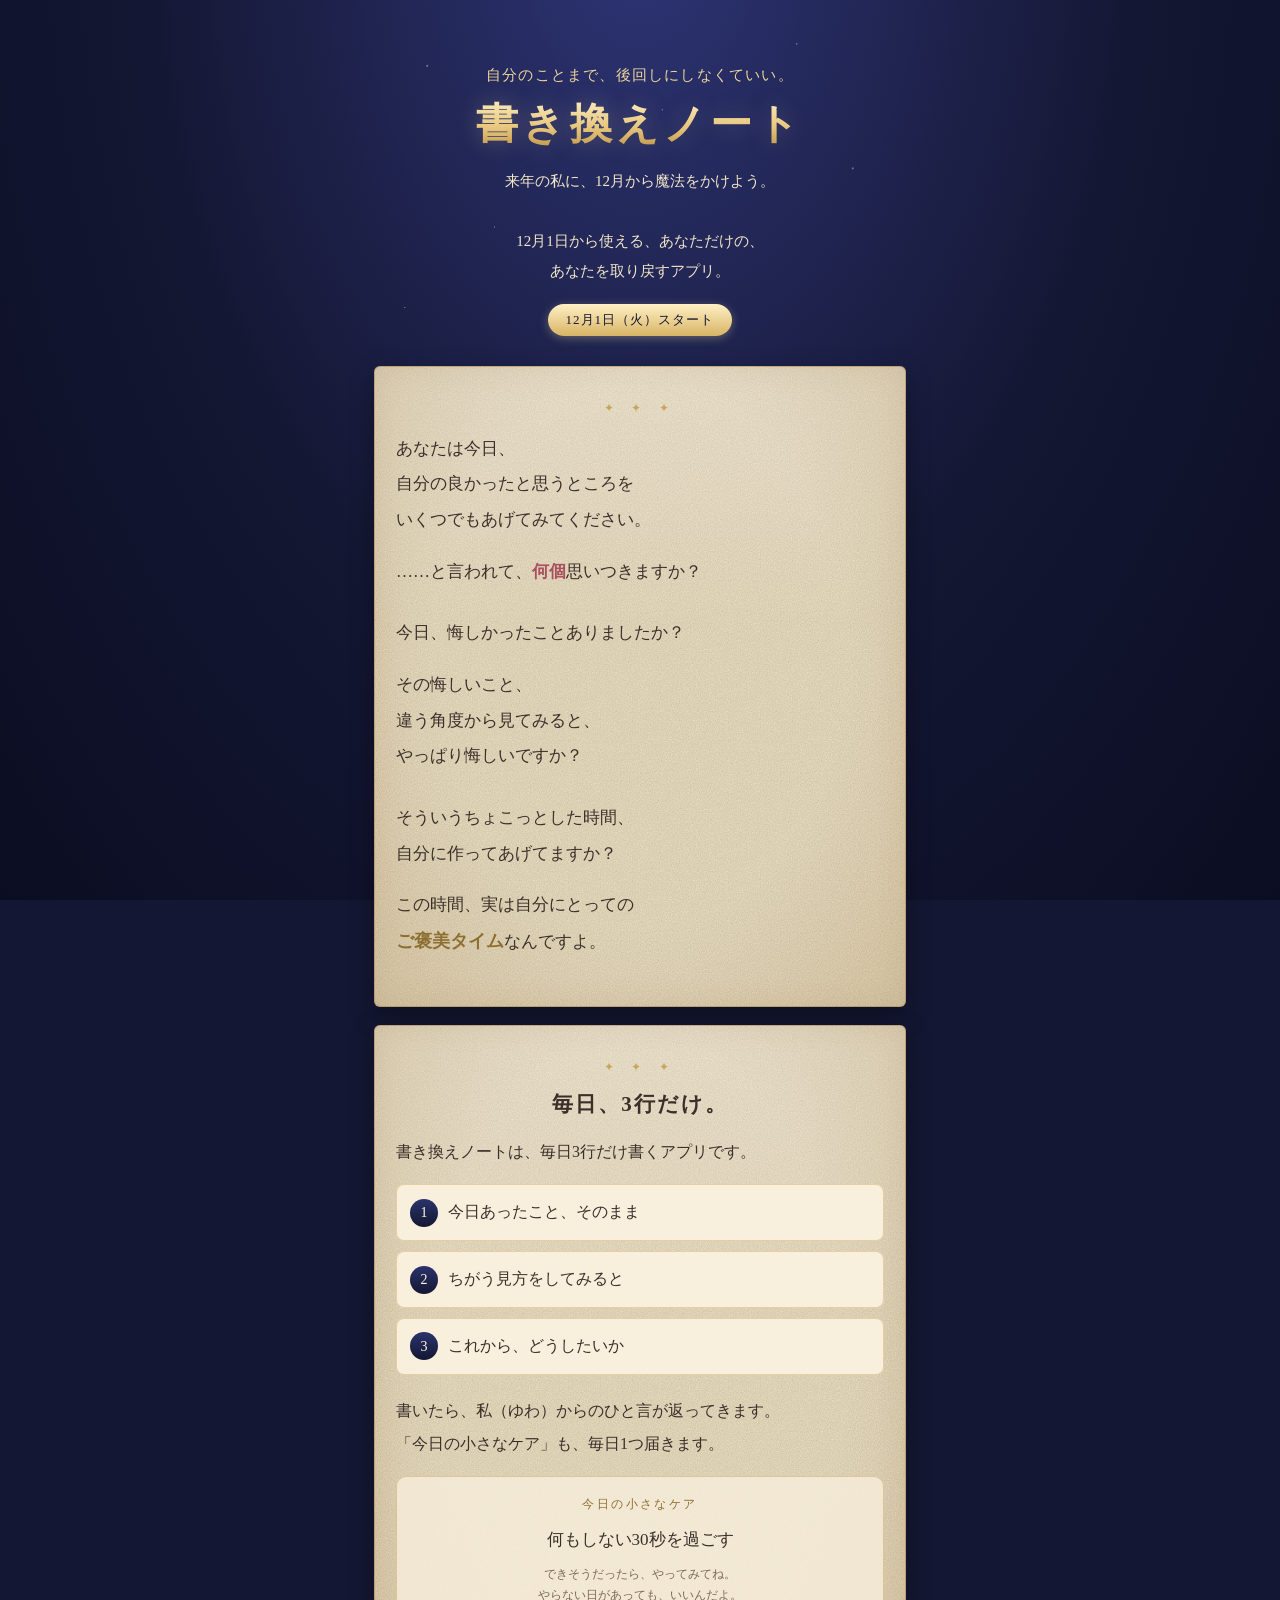
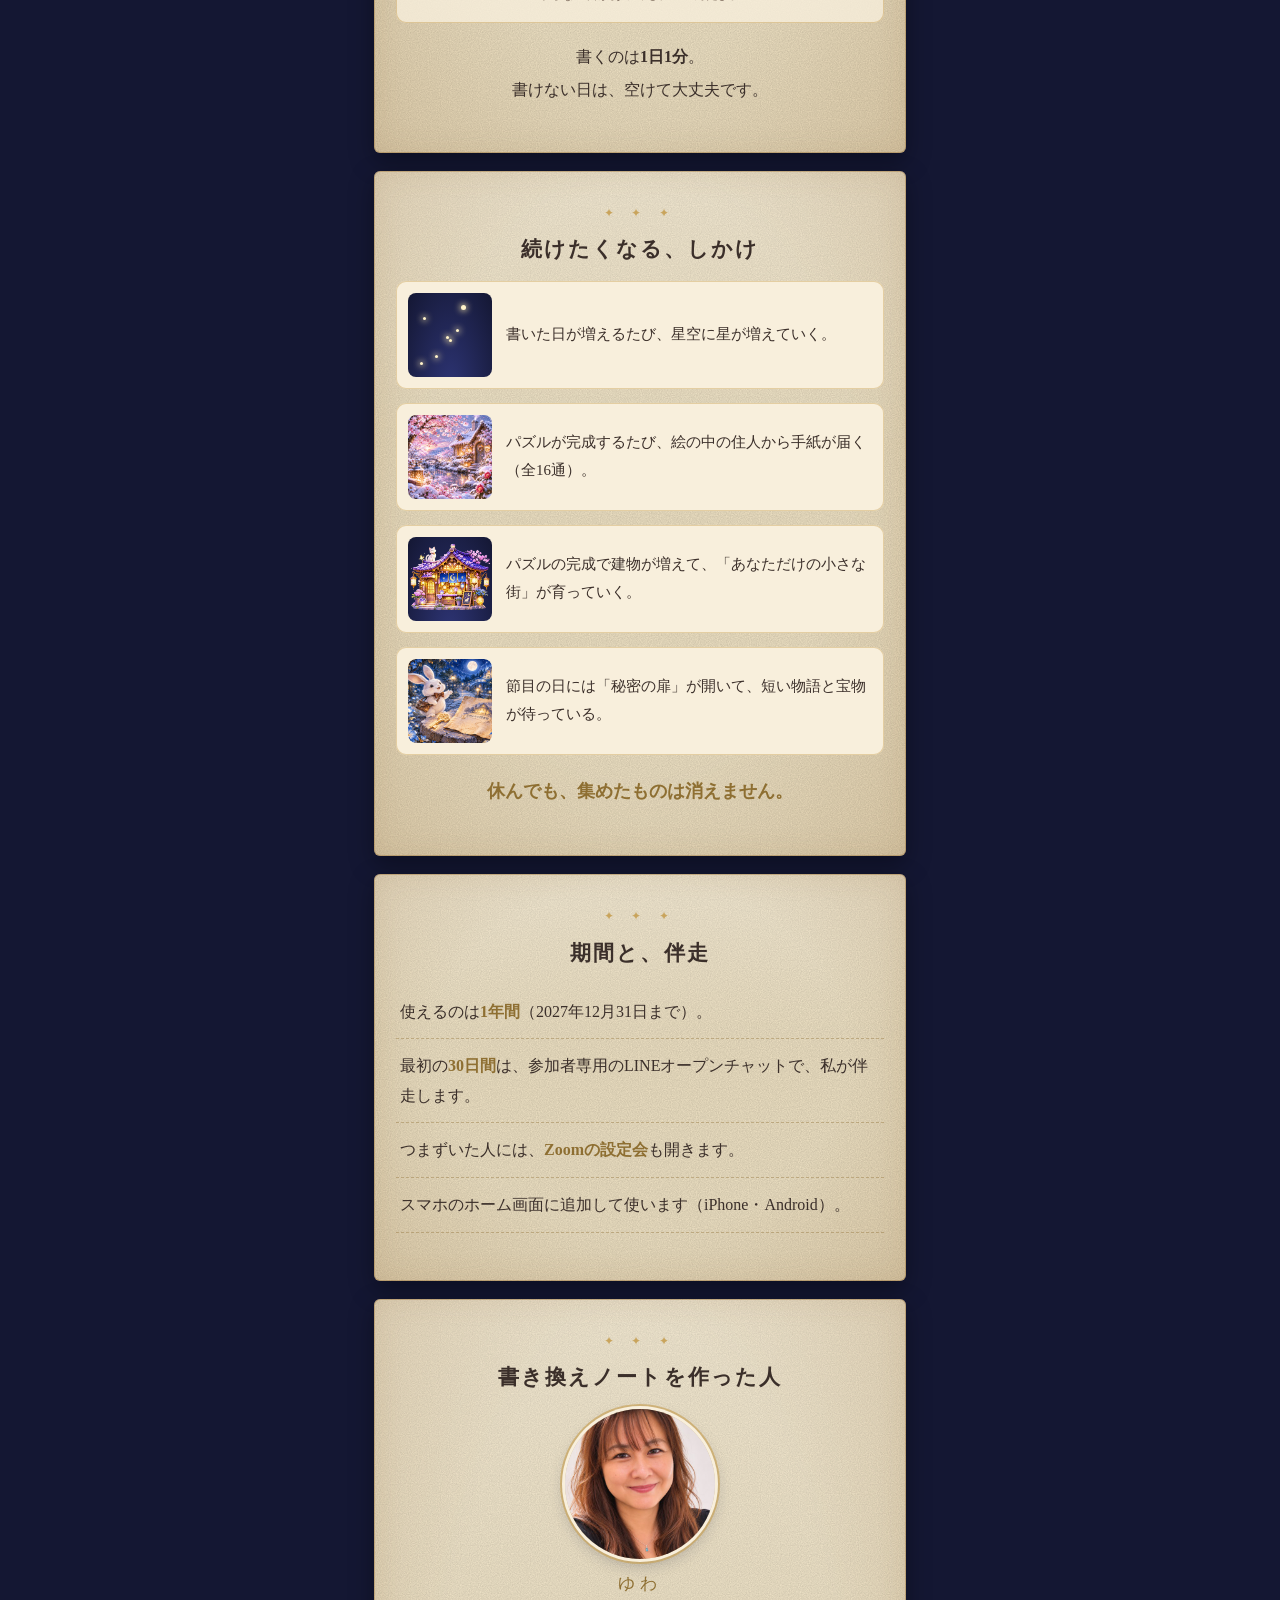
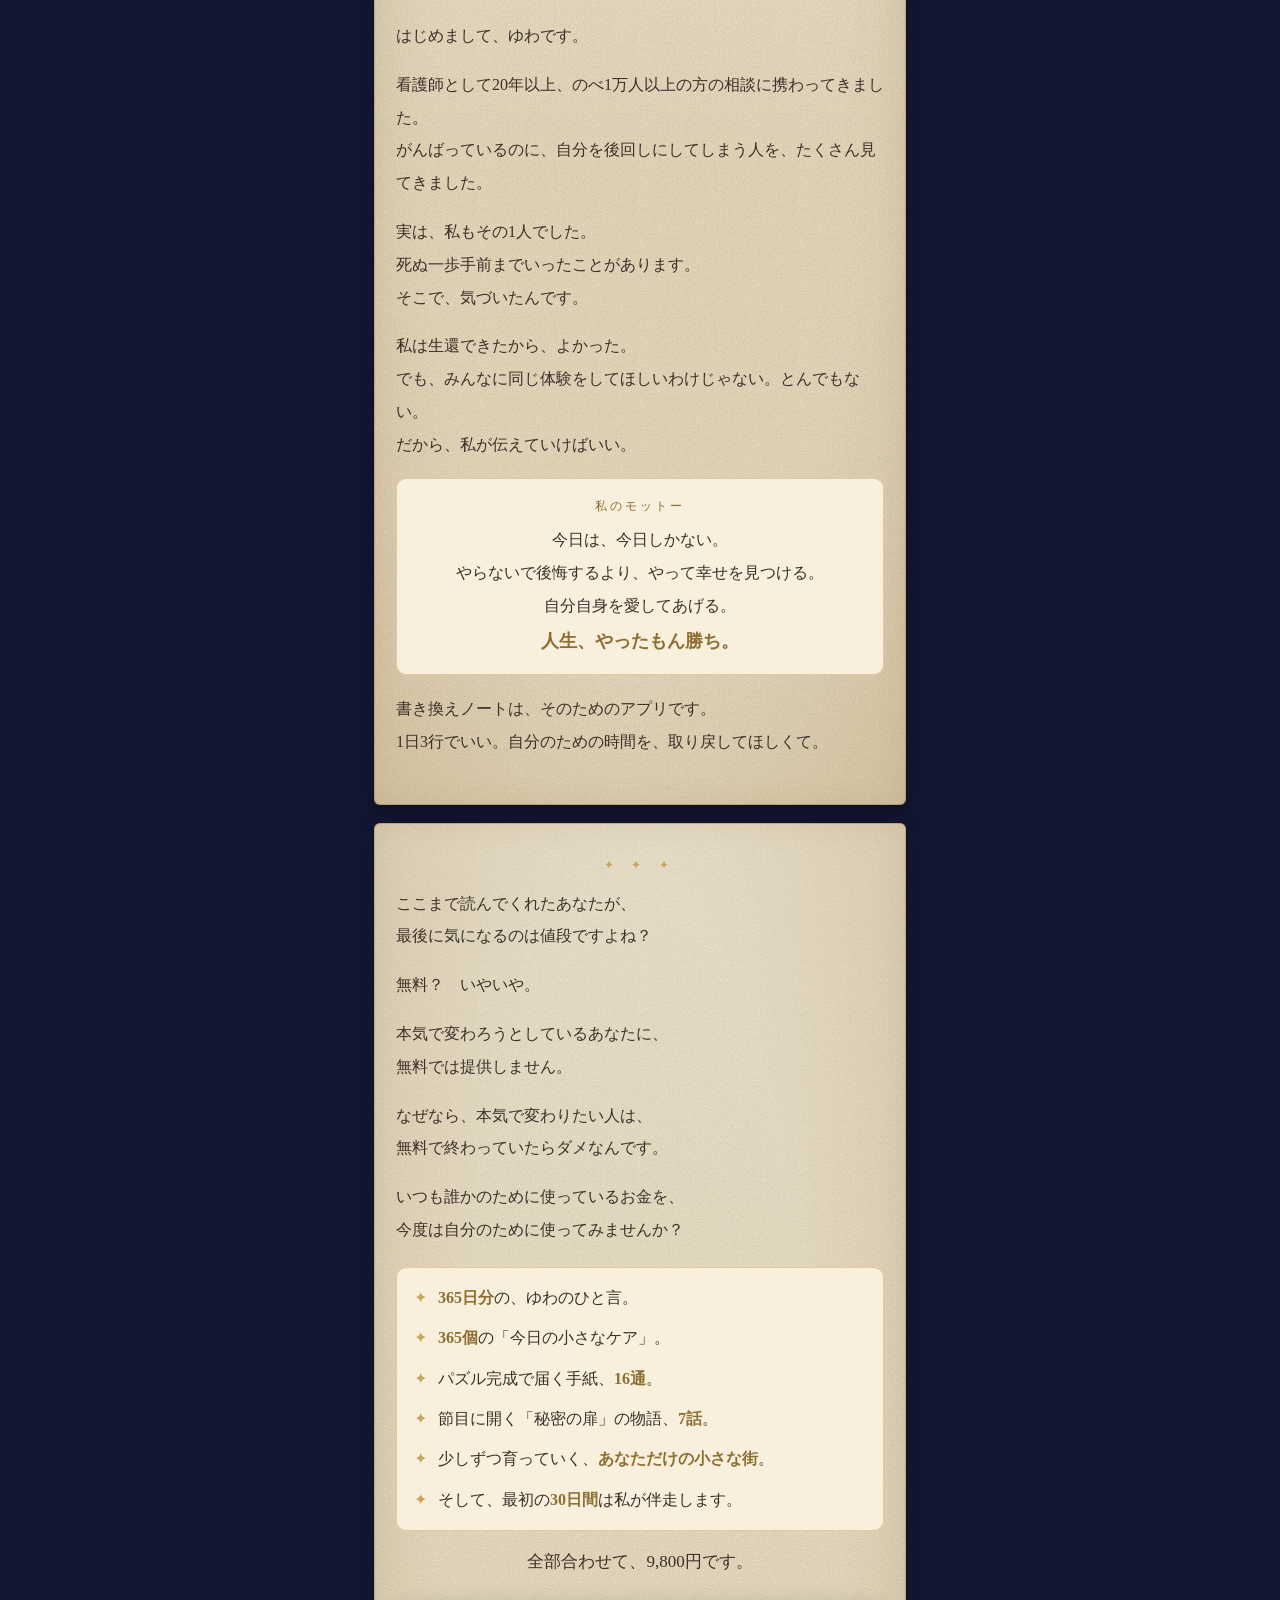
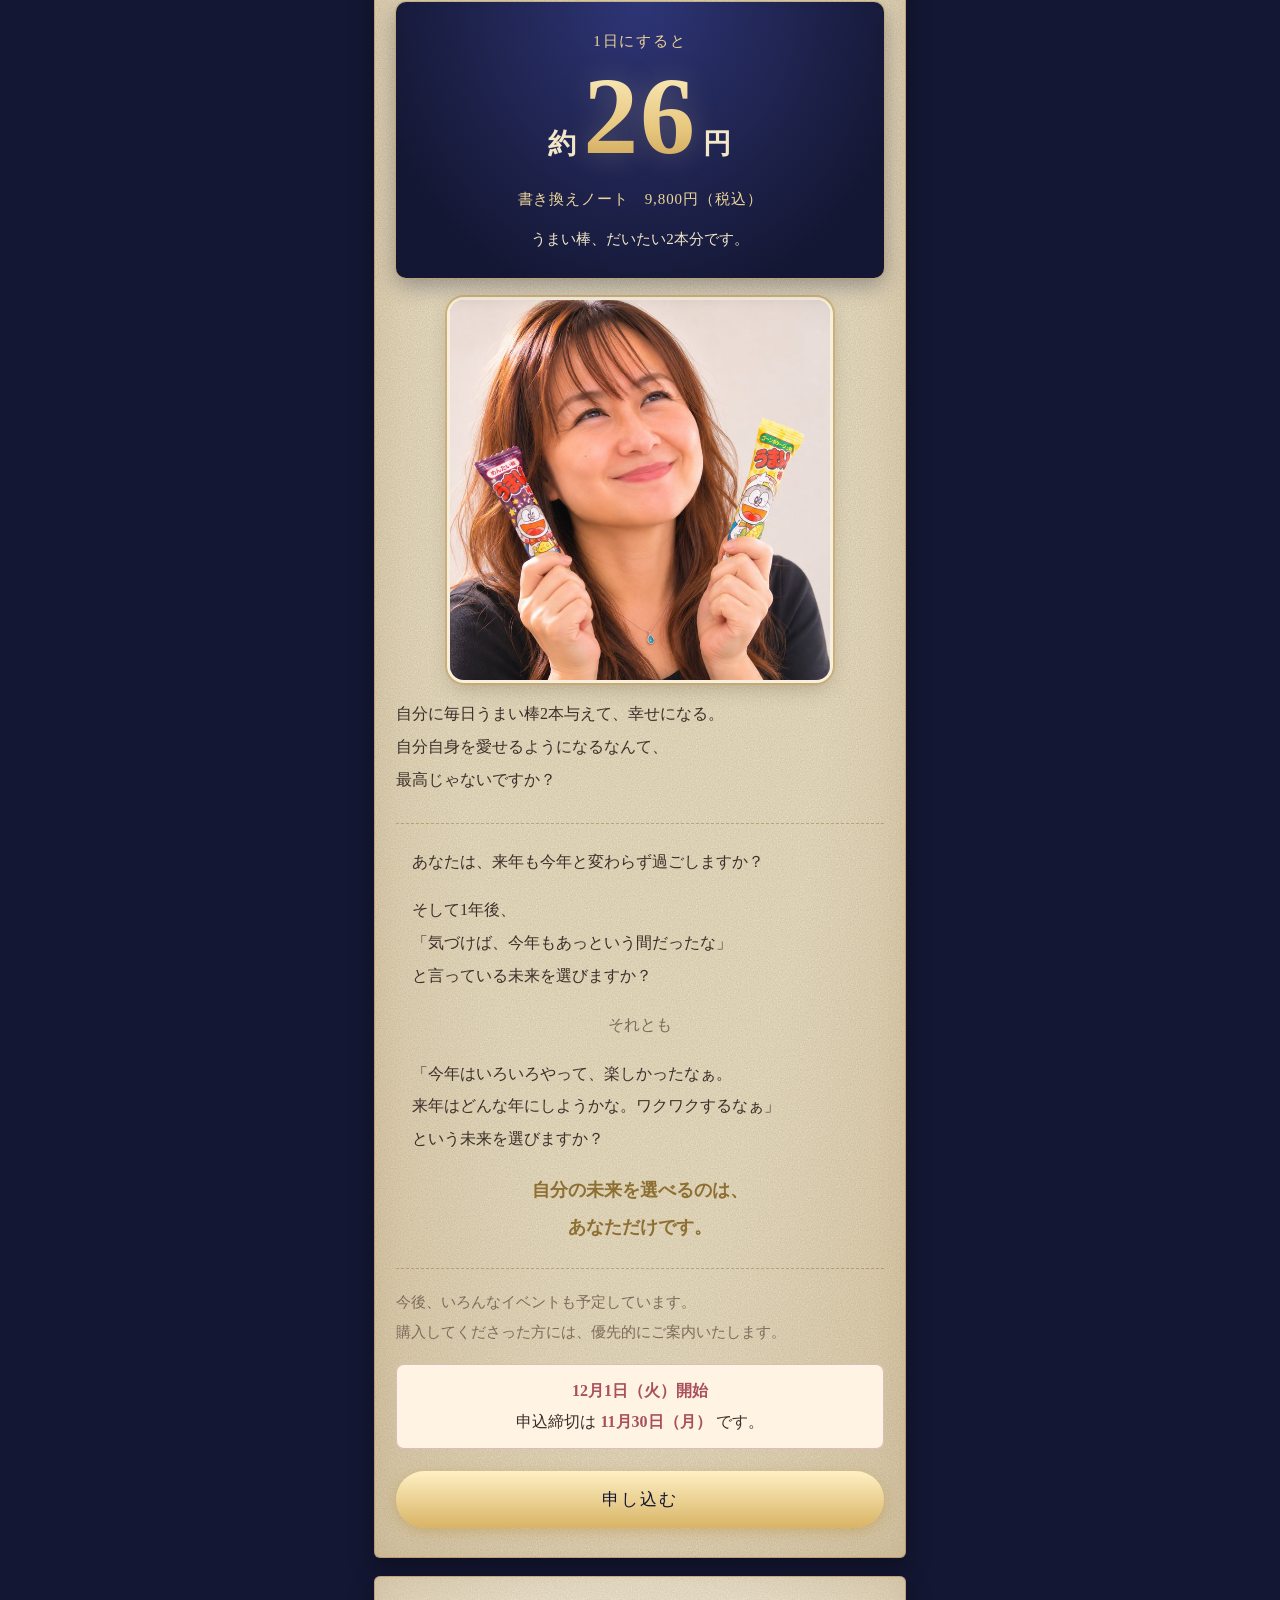
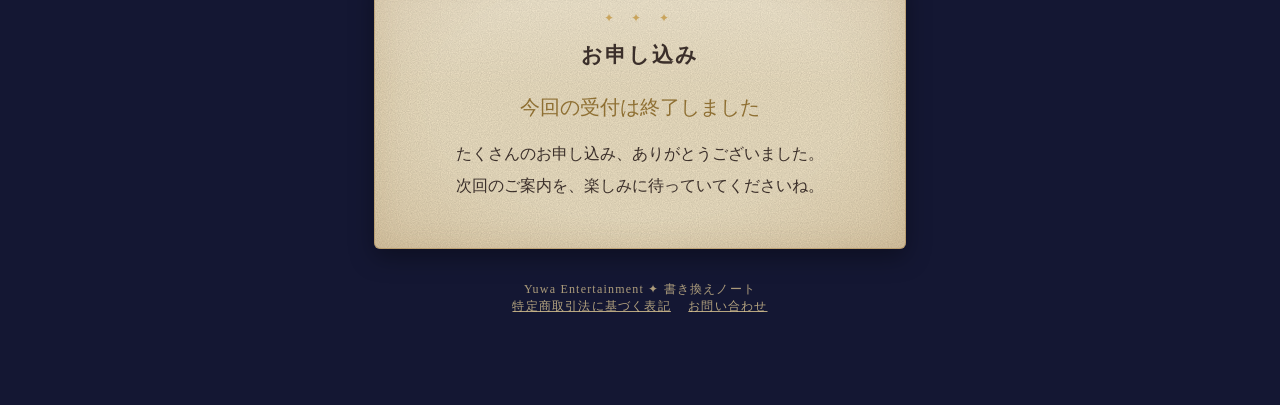
==== commit 6750356a: "書き換えノートLP：うまい棒2本の写真 Co-Authored-By: Claude Opus 5.5 <noreply@anthropic.com> Claude-Session: https://" ====
--- a/kakikae-lp/index.html
+++ b/kakikae-lp/index.html
@@ -116,6 +116,7 @@
   .motto .mt{margin:0 0 6px;font-size:12px;letter-spacing:.25em;color:var(--gold-d)}
   .motto p{margin:0}
   .future{margin:26px 0 18px;padding:22px 16px 6px;border-top:1px dashed rgba(142,111,50,.45);border-bottom:1px dashed rgba(142,111,50,.45)}
+  .umaibo{width:78%;margin:22px auto 18px;border-radius:14px;box-shadow:0 0 0 3px #f8efdc,0 0 0 5px rgba(201,164,92,.6),0 8px 20px rgba(60,40,20,.25)}
   .contents{list-style:none;margin:20px 0 14px;padding:16px 16px 6px;border-radius:10px;background:#f8efdc;box-shadow:inset 0 0 0 1px rgba(201,164,92,.5)}
   .contents li{position:relative;padding:0 0 10px 26px;font-size:16px;line-height:1.9}
   .contents li::before{content:"✦";position:absolute;left:2px;top:0;color:var(--gold)}
@@ -332,6 +333,7 @@
       <p class="total">書き換えノート　9,800円（税込）</p>
       <p class="per">うまい棒、だいたい2本分です。</p>
     </div>
+    <img class="umaibo float" src="images/umaibo.jpg" alt="うまい棒を2本持つゆわ" loading="lazy">
     <p>自分に毎日うまい棒2本与えて、幸せになる。<br>自分自身を愛せるようになるなんて、<br>最高じゃないですか？</p>
     <div class="future">
       <p>あなたは、来年も今年と変わらず過ごしますか？</p>
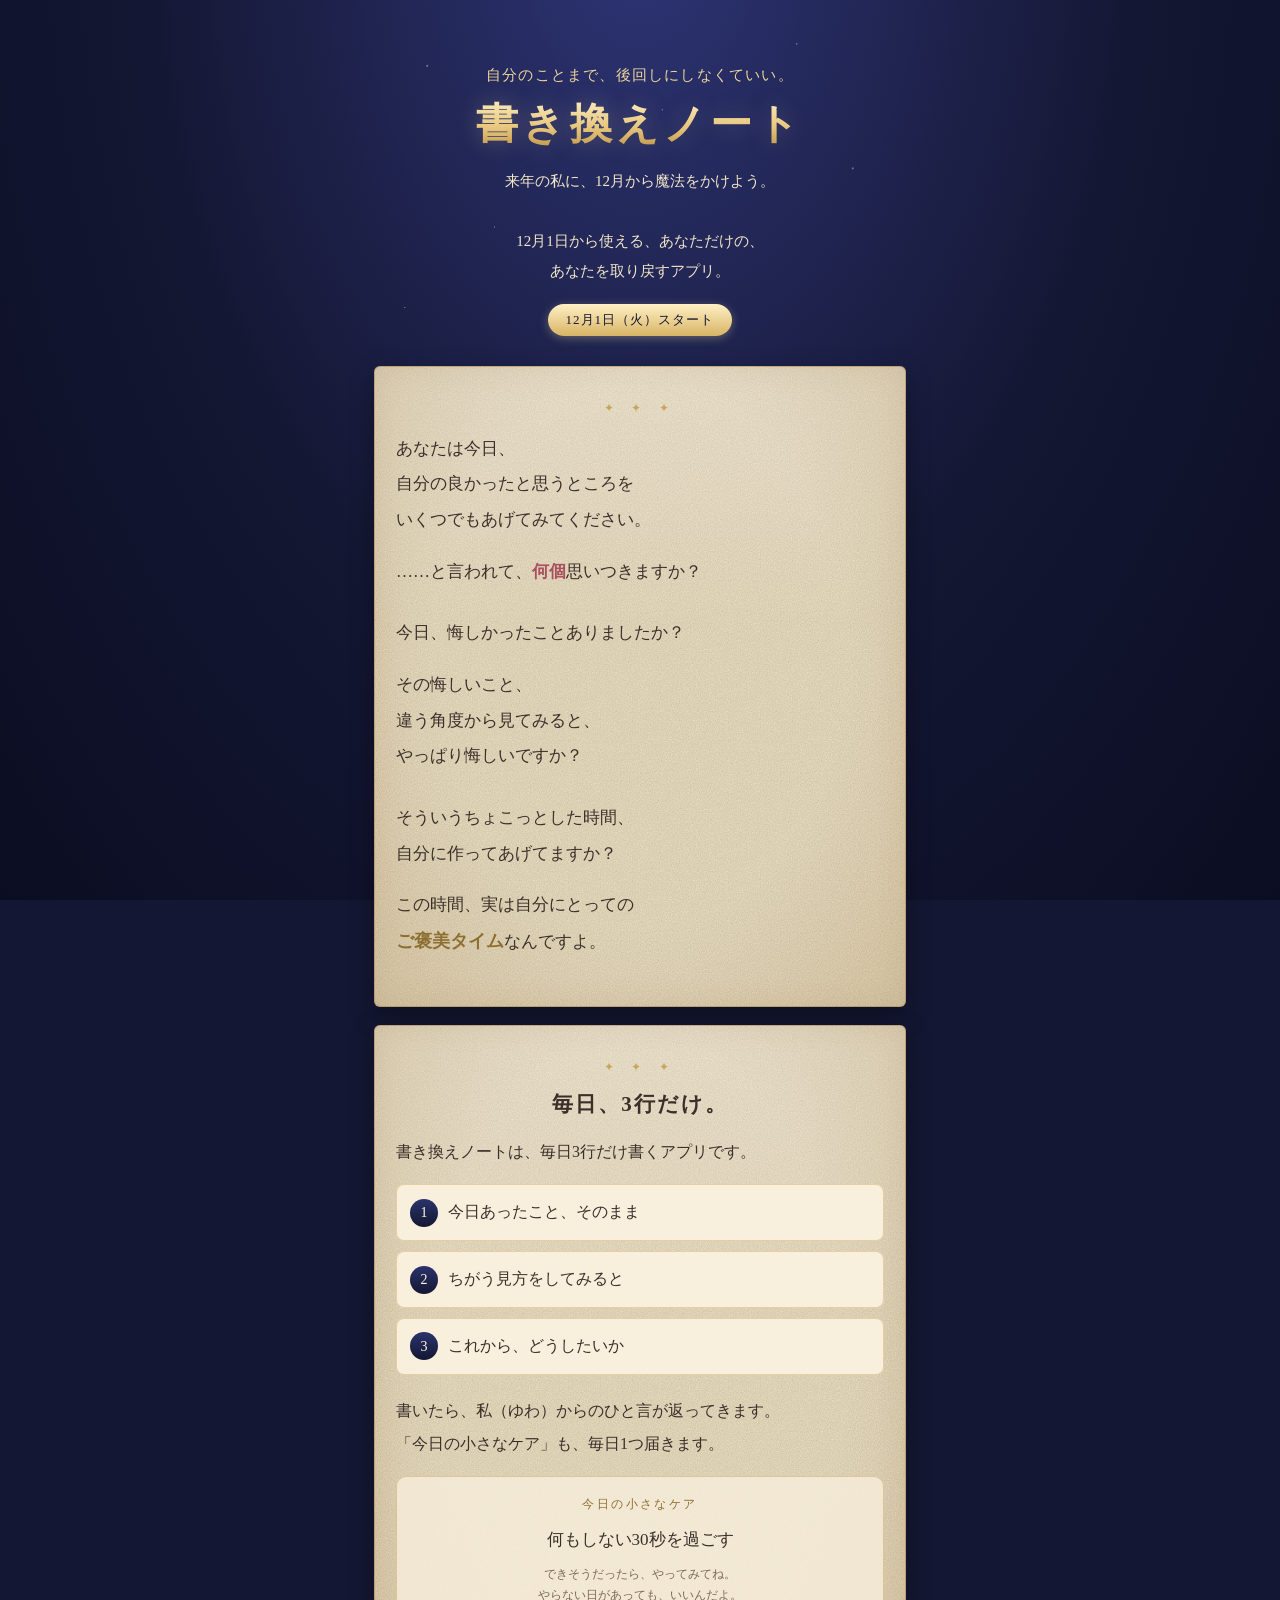
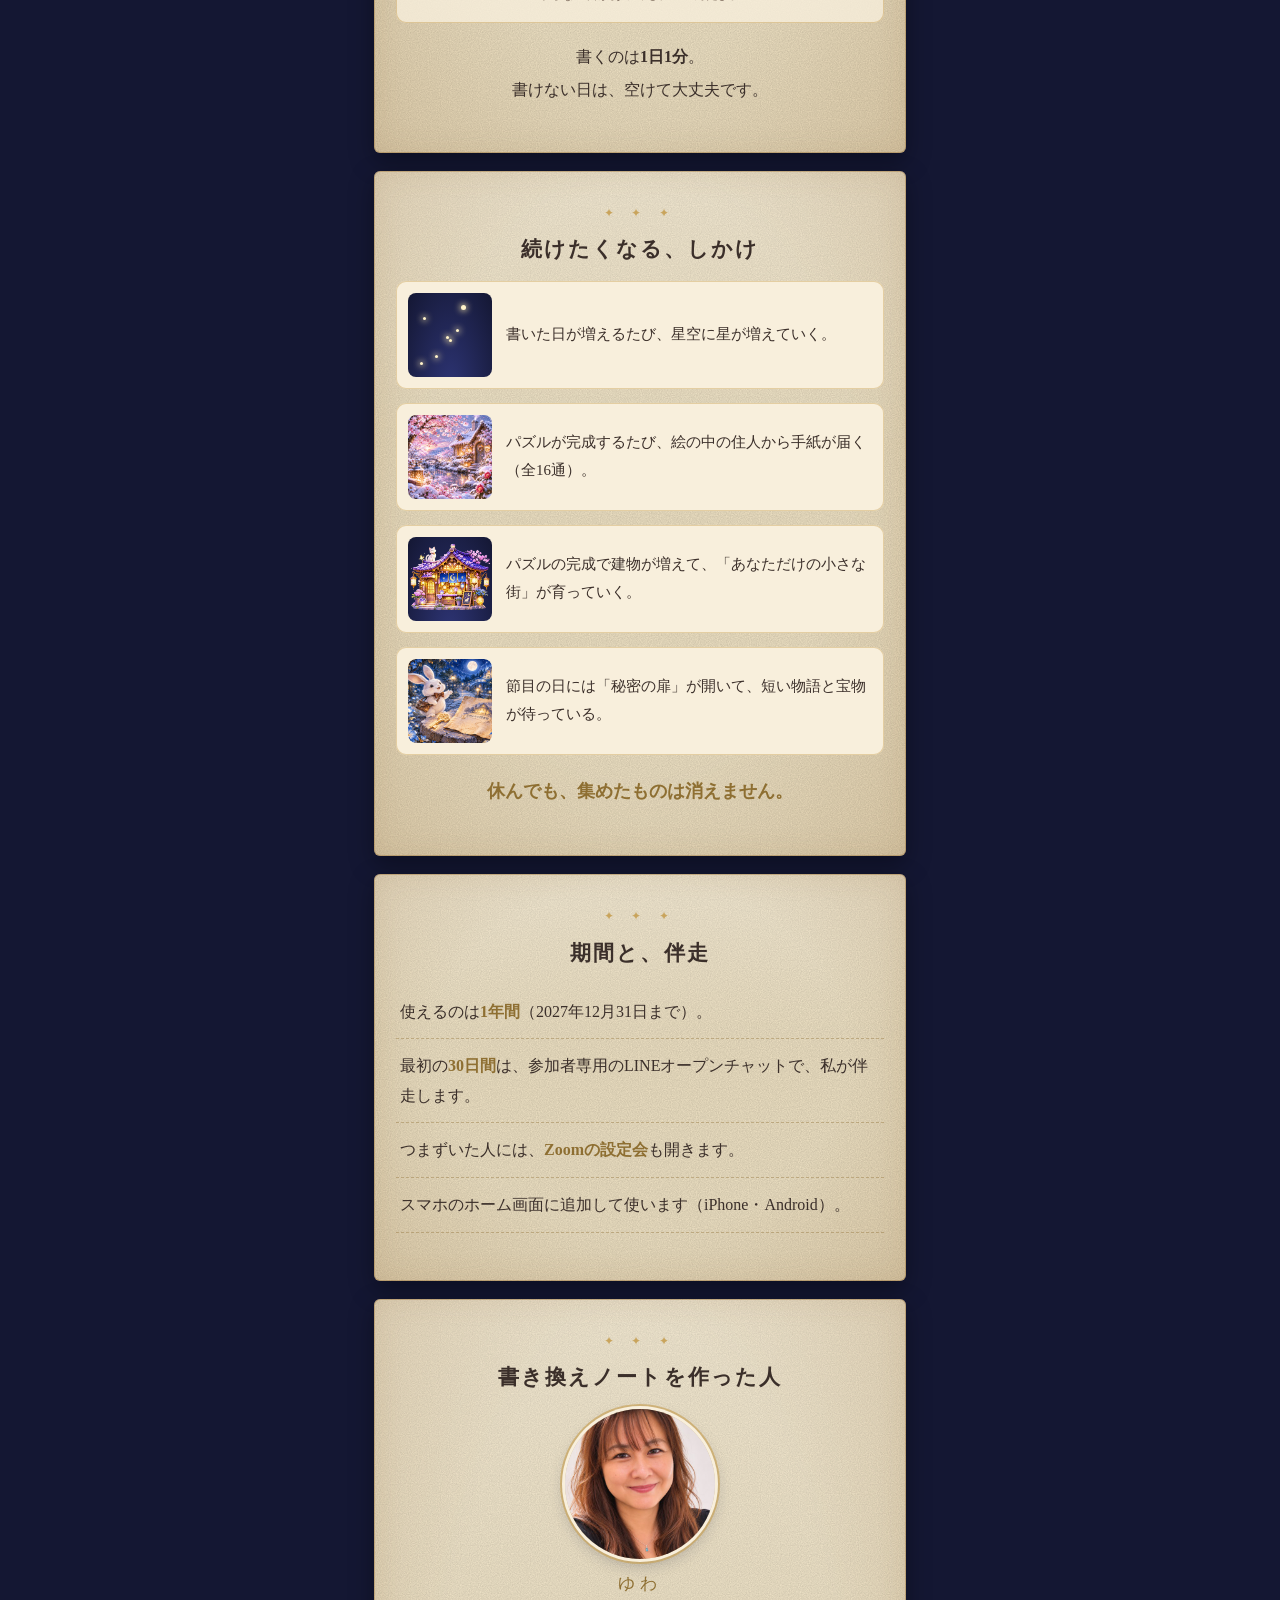
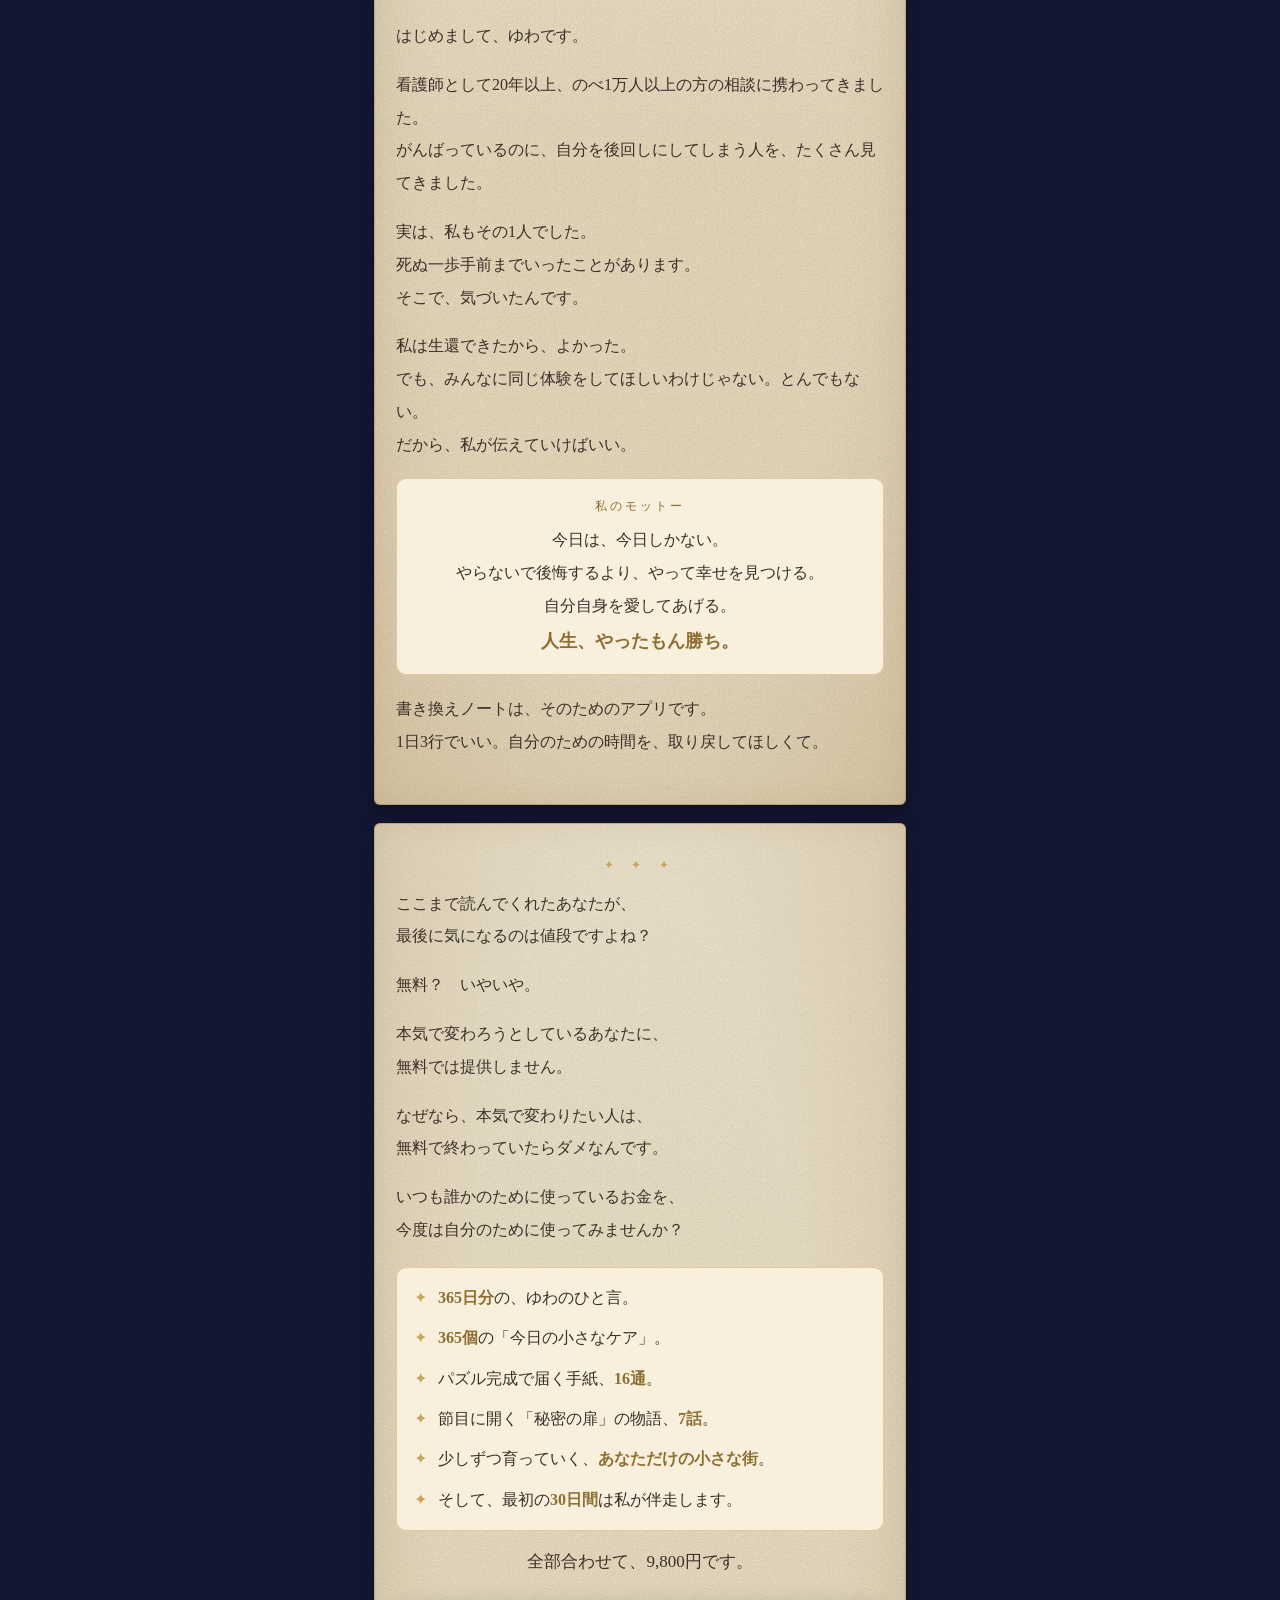
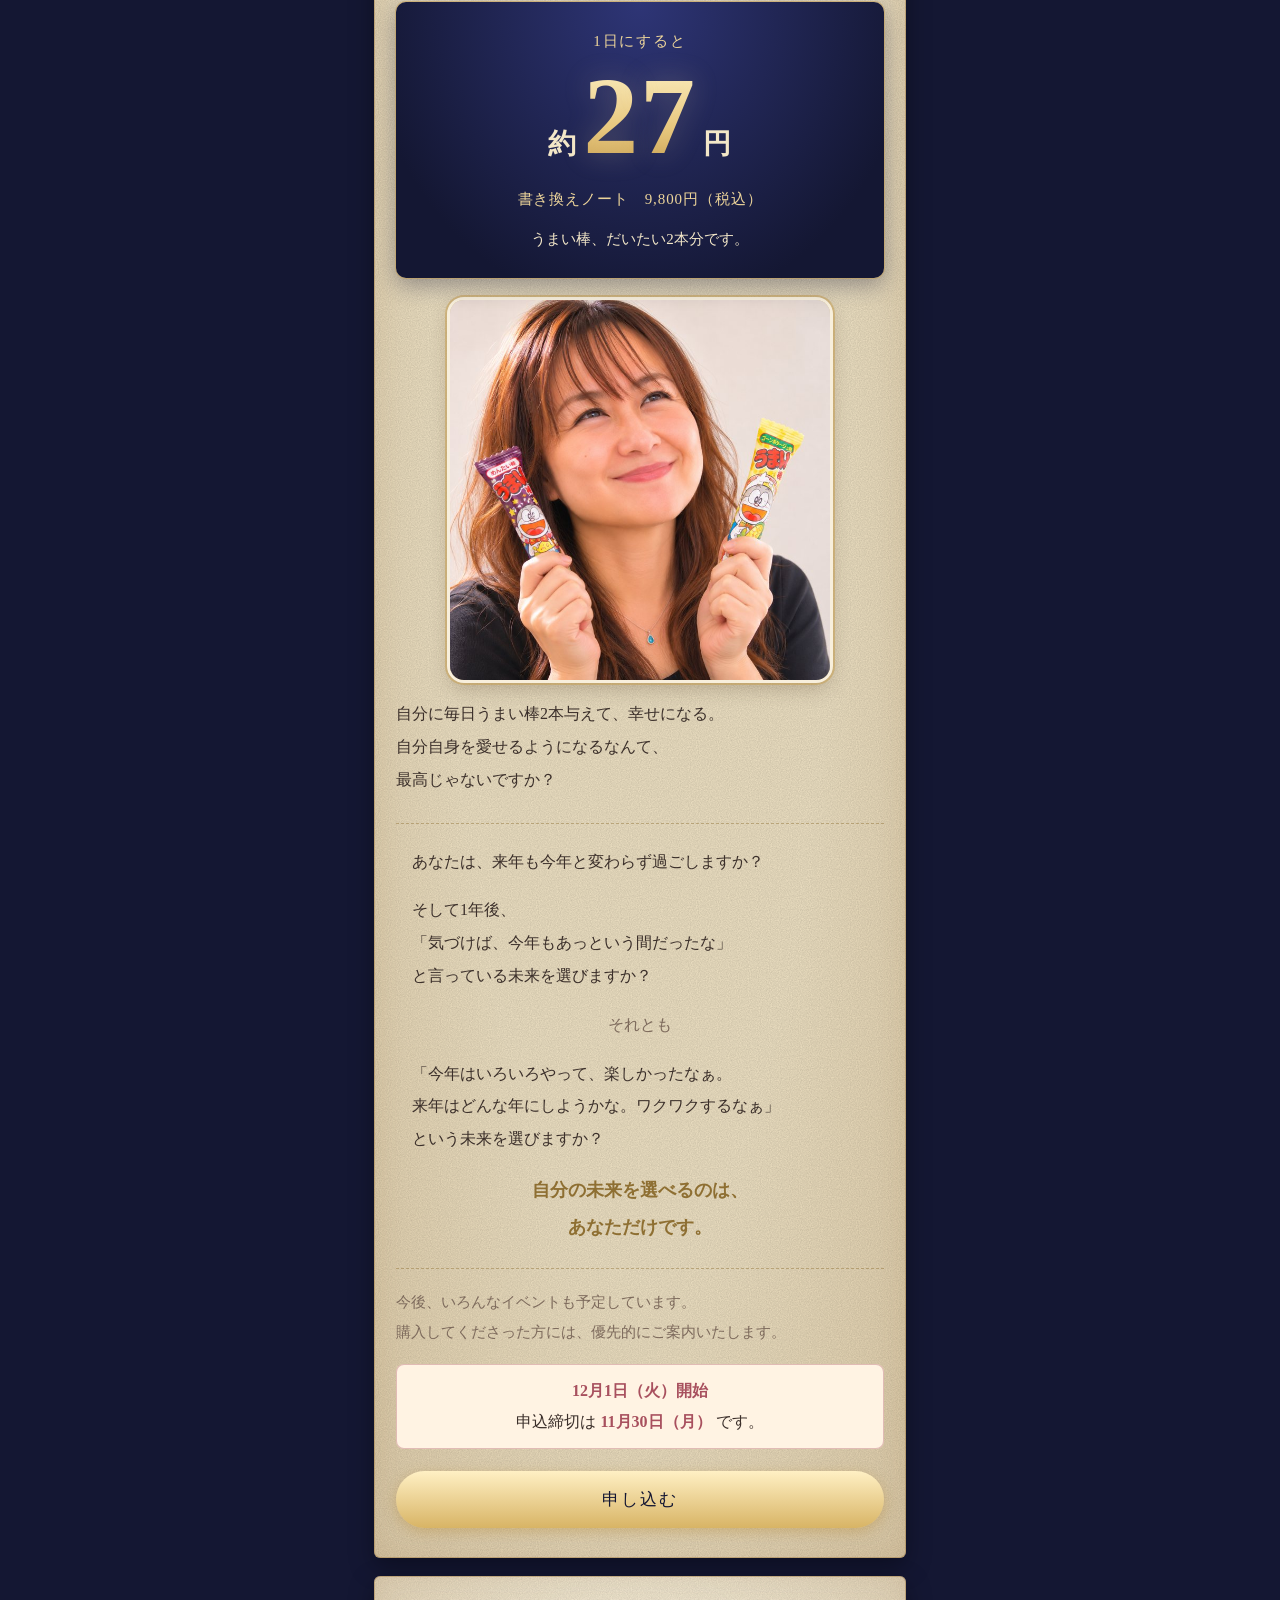
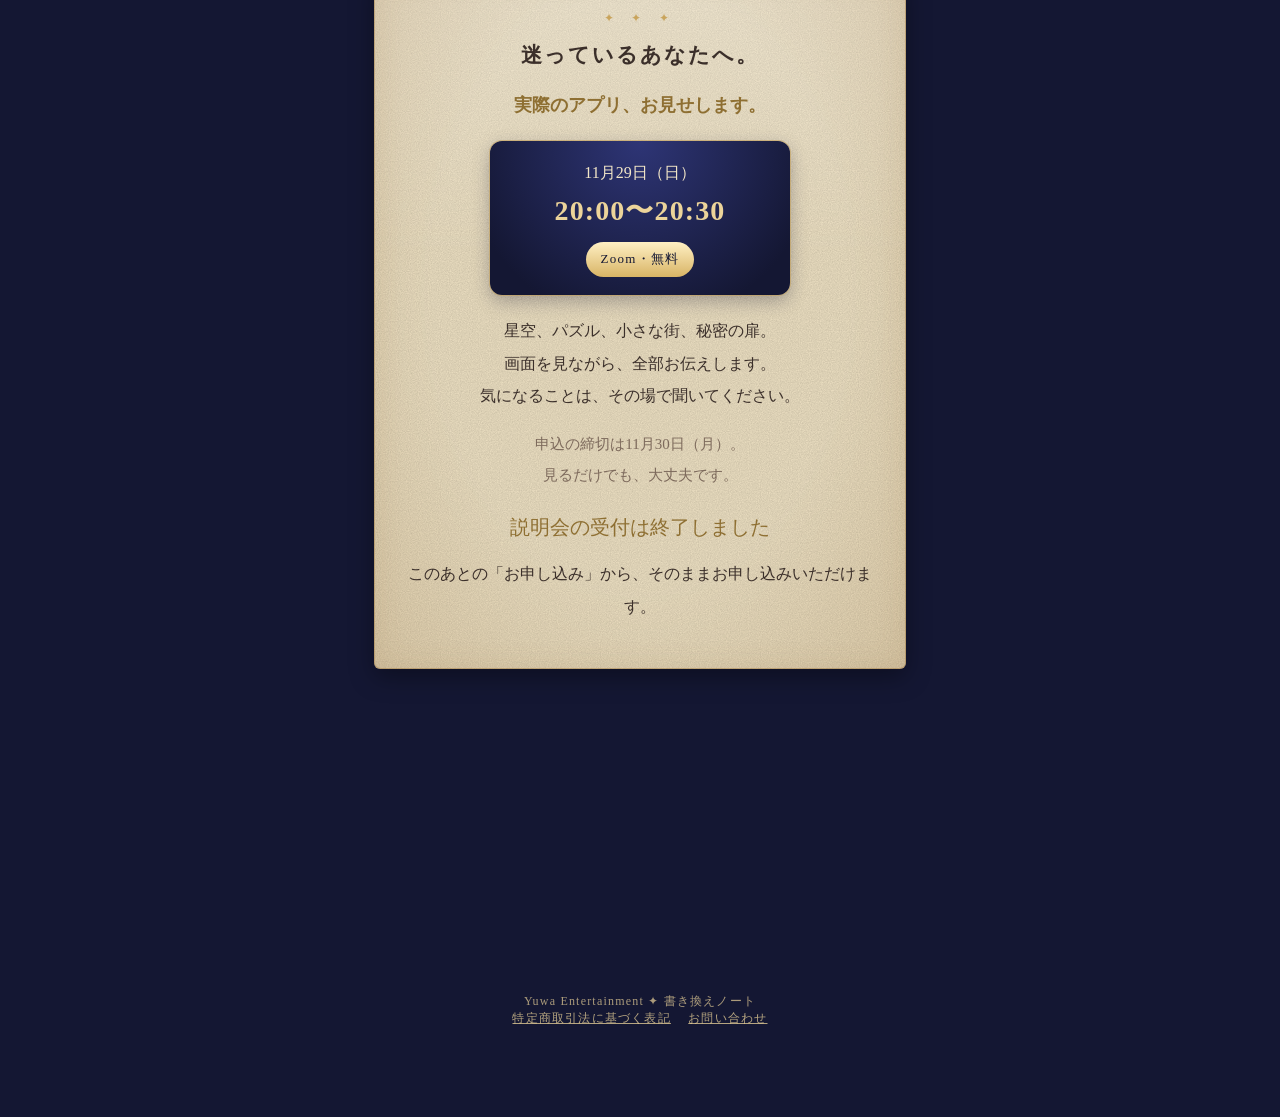
==== commit f15f361b: "書き換えノートLP：説明会（11/29 20:00 Zoom）のコーナーと申込フォーム Co-Authored-By: Claude Opus 5.5 <noreply@anthropic.com> " ====
--- a/kakikae-lp/index.html
+++ b/kakikae-lp/index.html
@@ -117,6 +117,12 @@
   .motto p{margin:0}
   .future{margin:26px 0 18px;padding:22px 16px 6px;border-top:1px dashed rgba(142,111,50,.45);border-bottom:1px dashed rgba(142,111,50,.45)}
   .umaibo{width:78%;margin:22px auto 18px;border-radius:14px;box-shadow:0 0 0 3px #f8efdc,0 0 0 5px rgba(201,164,92,.6),0 8px 20px rgba(60,40,20,.25)}
+  .sem-box{margin:0 auto 20px;max-width:300px;padding:18px 12px;text-align:center;border-radius:12px;color:#fff8e6;
+    background:radial-gradient(ellipse at 50% 0%,#2e3576,#141733 85%);box-shadow:0 0 0 1px rgba(201,164,92,.6),0 6px 18px rgba(20,23,51,.3)}
+  .sem-date{margin:0;font-size:16px;line-height:1.7;color:#f3e7c8}
+  .sem-date b{font-size:28px;letter-spacing:.04em;color:var(--gold-l)}
+  .sem-tag{display:inline-block;margin:8px 0 0;padding:4px 14px;border-radius:999px;font-size:13px;letter-spacing:.1em;color:var(--night);background:linear-gradient(180deg,#fff0c4,#d8b465)}
+  .sem-btn{background:linear-gradient(180deg,#2e3576,#141733);color:#fff3c9;box-shadow:0 0 0 1px rgba(201,164,92,.7),0 4px 14px rgba(20,23,51,.35)}
   .contents{list-style:none;margin:20px 0 14px;padding:16px 16px 6px;border-radius:10px;background:#f8efdc;box-shadow:inset 0 0 0 1px rgba(201,164,92,.5)}
   .contents li{position:relative;padding:0 0 10px 26px;font-size:16px;line-height:1.9}
   .contents li::before{content:"✦";position:absolute;left:2px;top:0;color:var(--gold)}
@@ -349,6 +355,45 @@
     <a class="cta" href="#apply">申し込む</a>
   </section>
 
+  <!-- 説明会 -->
+  <section class="page" id="seminar">
+    <p class="orn">✦ ✦ ✦</p>
+    <h2>迷っているあなたへ。</h2>
+    <p class="center em" style="margin-bottom:18px">実際のアプリ、お見せします。</p>
+    <div class="sem-box">
+      <p class="sem-date">11月29日（日）<br><b>20:00〜20:30</b></p>
+      <p class="sem-tag">Zoom・無料</p>
+    </div>
+    <p class="center">星空、パズル、小さな街、秘密の扉。<br>画面を見ながら、全部お伝えします。<br>気になることは、その場で聞いてください。</p>
+    <p class="center soft" style="font-size:15px">申込の締切は11月30日（月）。<br>見るだけでも、大丈夫です。</p>
+    <div id="semArea">
+      <form id="semForm" novalidate>
+        <label for="sName">お名前<span class="req">必須</span></label>
+        <input type="text" id="sName" name="name" autocomplete="name" placeholder="ニックネームでも大丈夫です" maxlength="60">
+        <label for="sMail">メールアドレス<span class="req">必須</span></label>
+        <input type="email" id="sMail" name="mail" autocomplete="email" inputmode="email" placeholder="Zoomのリンクをお送りします" maxlength="120">
+        <label>お使いのスマホ<span class="req">必須</span></label>
+        <div class="radios">
+          <label><input type="radio" name="phone" value="iPhone"><span>iPhone</span></label>
+          <label><input type="radio" name="phone" value="Android"><span>Android</span></label>
+          <label><input type="radio" name="phone" value="その他・わからない"><span>その他</span></label>
+        </div>
+        <input class="hp" type="text" name="website" tabindex="-1" autocomplete="off">
+        <p class="err" id="sErr"></p>
+        <button class="cta sem-btn" type="submit" id="sSend">説明会に参加する（無料）</button>
+      </form>
+    </div>
+    <div class="done" id="semDone">
+      <p class="big">お申し込み、ありがとうございます 🌙</p>
+      <p>確認のメールをお送りしました。<br>当日のZoomリンクは、メールでお送りします。</p>
+      <p class="soft" style="font-size:14px">メールが届かないときは、迷惑メールのフォルダも見てみてください。</p>
+    </div>
+    <div class="done" id="semClosed">
+      <p class="big">説明会の受付は終了しました</p>
+      <p>このあとの「お申し込み」から、そのままお申し込みいただけます。</p>
+    </div>
+  </section>
+
   <!-- 申込 -->
   <section class="page" id="apply">
     <p class="orn">✦ ✦ ✦</p>
@@ -487,6 +532,34 @@
   const door = $('#doorWrap');
   if (door) door.addEventListener('click', () => { door.classList.remove('tap'); void door.offsetWidth; door.classList.add('tap'); });
 
+  // 説明会：11月29日 20:30 を過ぎたら受付を閉じる
+  const SEM_CLOSE = Date.parse('2026-11-29T20:30:00+09:00');
+  if (Date.now() >= SEM_CLOSE) { $('#semArea').style.display = 'none'; $('#semClosed').style.display = 'block'; }
+  $('#semForm').addEventListener('submit', async e => {
+    e.preventDefault();
+    const f = e.target;
+    const name = f.name.value.trim(), mail = f.mail.value.trim();
+    const phone = (f.querySelector('input[name=phone]:checked') || {}).value || '';
+    const err = $('#sErr'); err.textContent = '';
+    if (!name) { err.textContent = 'お名前を入れてください'; f.name.focus(); return; }
+    if (!/^[^\s@]+@[^\s@]+\.[^\s@]+$/.test(mail)) { err.textContent = 'メールアドレスを確かめてください'; f.mail.focus(); return; }
+    if (!phone) { err.textContent = 'お使いのスマホを選んでください'; return; }
+    const btn = $('#sSend'); btn.disabled = true; btn.textContent = '送っています…';
+    try {
+      const res = await fetch(CFG.GAS_URL, {
+        method: 'POST',
+        headers: { 'Content-Type': 'text/plain;charset=utf-8' },
+        body: JSON.stringify({ action: 'seminar', name, mail, phone, website: f.website.value })
+      });
+      const j = await res.json();
+      if (!j.ok) throw new Error(j.error || 'error');
+      $('#semArea').style.display = 'none'; $('#semDone').style.display = 'block';
+    } catch (x) {
+      err.textContent = 'うまく送れませんでした。電波のよいところで、もう一度ためしてください。';
+      btn.disabled = false; btn.textContent = '説明会に参加する（無料）';
+    }
+  });
+
   // 締切（11月30日 24時・日本時間）を過ぎたら、フォームを閉じる
   const CLOSE = Date.parse('2026-12-01T00:00:00+09:00');
   if (Date.now() >= CLOSE) { $('#formArea').style.display = 'none'; $('#closed').style.display = 'block'; }
